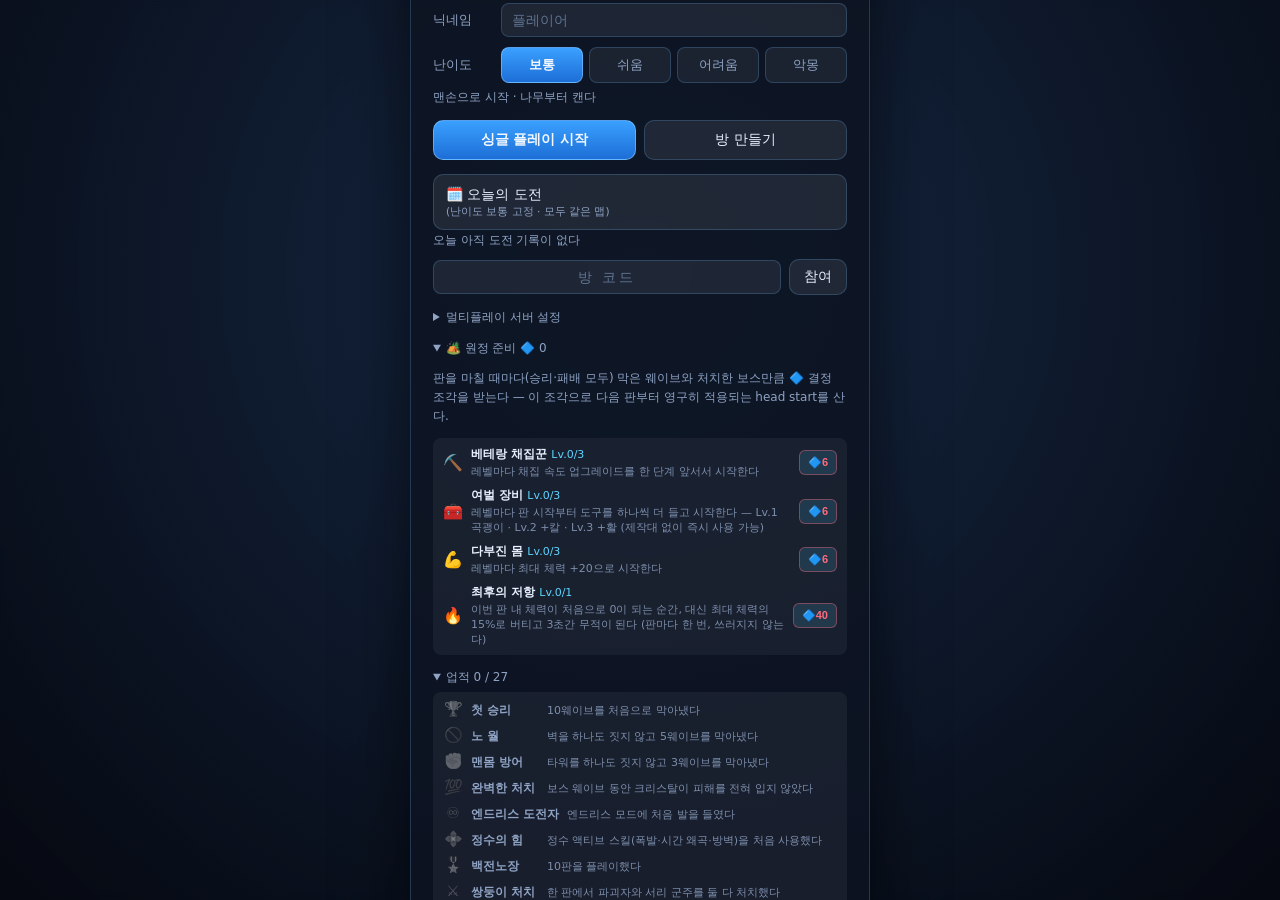
==== crystal-defense/index.html @ 912af9e8 "Merge the fourth scheduled run, keeping its richer ammunition system The scheduled session independe" ====
<!DOCTYPE html>
<html lang="ko">
<head>
<meta charset="utf-8" />
<meta name="viewport" content="width=device-width, initial-scale=1, maximum-scale=1, user-scalable=no, viewport-fit=cover" />
<title>크리스탈 디펜스 (Crystal Defense)</title>
<link rel="stylesheet" href="css/style.css" />
</head>
<body>

<canvas id="scene"></canvas>
<div id="fx-layer"></div>
<div id="crystal-warning" class="hidden"></div>

<!-- ================= HUD ================= -->
<div id="hud" class="hidden">
  <!-- 좌상단: 자원 -->
  <div id="res-panel" class="panel">
    <div class="res"><span class="ic">🪵</span><b id="res-wood">0</b><span class="lbl">목재</span></div>
    <div class="res"><span class="ic">🪨</span><b id="res-stone">0</b><span class="lbl">광물</span></div>
    <div class="res"><span class="ic">🟠</span><b id="res-copper">0</b><span class="lbl">구리</span></div>
    <div class="res"><span class="ic">⚫</span><b id="res-coal">0</b><span class="lbl">석탄</span></div>
    <div class="res"><span class="ic">⚙️</span><b id="res-iron">0</b><span class="lbl">철</span></div>
    <div class="res"><span class="ic">💠</span><b id="res-shard">0</b><span class="lbl">정수 (스킬)</span></div>
    <div id="ammo-row" class="tag hidden"></div>
    <div id="meat-row" class="tag hidden"></div>
    <div id="pet-row" class="tag hidden"></div>
    <button id="btn-hup" class="mini">채집속도 <b id="hup-lv">Lv.1</b> <span id="hup-cost" class="cost"></span></button>
    <div id="tool-row" class="tools"></div>
    <div id="pool-mode" class="tag">팀 공유 자원</div>
    <div id="biome-tag" class="tag"></div>
  </div>

  <!-- 상단 중앙: 크리스탈 / 웨이브 -->
  <div id="wave-panel" class="panel">
    <div class="crystal-row">
      <span class="ic">💎</span>
      <div class="bar big"><i id="crystal-fill"></i><span id="crystal-text">1000 / 1000</span></div>
    </div>
    <div class="wave-row">
      <span id="wave-label">웨이브 1 / 10</span>
      <span id="wave-state" class="state">준비 60초</span>
      <button id="btn-wave" class="go">웨이브 시작 <kbd>Enter</kbd></button>
    </div>
    <div id="wave-preview" class="preview hidden"></div>
    <!-- 떠돌이 상인 — 준비 시간에 가끔만 나타나 이번 준비 시간에만 물건을 판다 -->
    <div id="merchant-panel" class="merchant-panel hidden">
      <div class="merchant-head">🧳 떠돌이 상인 — 이번 준비 시간에만</div>
      <div id="merchant-offers" class="merchant-offers"></div>
    </div>
  </div>

  <!-- 우상단: 파티 -->
  <div id="party-panel" class="panel">
    <div class="head">파티 <span id="net-status" class="dim">오프라인</span></div>
    <ul id="party-list"></ul>
  </div>

  <!-- 좌하단: 플레이어 상태 -->
  <div id="player-panel" class="panel">
    <div class="bar hp"><i id="hp-fill"></i><span id="hp-text">100 / 100</span></div>
    <div id="harvest-wrap" class="bar harvest hidden"><i id="harvest-fill"></i><span>채집 중…</span></div>
    <div id="prompt" class="prompt hidden"></div>
  </div>

  <!-- 하단 중앙: 배치/모드 안내 -->
  <div id="build-hint" class="hint"></div>

  <!-- 인벤토리 열기 -->
  <button id="btn-inv" class="inv-open">
    <span class="ico">🎒</span><span class="lbl">인벤토리 <kbd>I</kbd></span>
    <span id="inv-badge" class="badge hidden"></span>
  </button>

  <!-- 우하단: 미니맵 -->
  <canvas id="minimap" width="200" height="200"></canvas>

  <div id="toasts"></div>

  <!-- 첫 플레이 튜토리얼 -->
  <div id="tutorial" class="panel tutorial hidden">
    <span id="tutorial-text"></span>
    <button id="tutorial-skip" class="mini">건너뛰기</button>
  </div>

  <!-- 인벤토리 — 건설 · 제작 · 장비를 한곳에서 (I 키 또는 시설 클릭) -->
  <div id="inventory" class="panel inv hidden">
    <div class="inv-head">
      <h3>🎒 인벤토리</h3>
      <div class="inv-tabs" id="inv-tabs">
        <button type="button" class="inv-tab" data-tab="build">건설</button>
        <button type="button" class="inv-tab" data-tab="craft">제작</button>
        <button type="button" class="inv-tab" data-tab="skill">스킬</button>
        <button type="button" class="inv-tab" data-tab="gear">장비</button>
        <button type="button" class="inv-tab" data-tab="crystal">크리스탈</button>
      </div>
      <button id="inv-close" class="mini">닫기 <kbd>Esc</kbd></button>
    </div>
    <p id="inv-desc" class="dim"></p>
    <div id="inv-list" class="inv-list"></div>
  </div>

  <!-- 모바일 컨트롤 — 이동 조이스틱만. 채집·공격은 대상을 직접 탭한다. -->
  <div id="touch" class="hidden">
    <div id="stick"><i></i></div>
  </div>

  <button id="btn-mute" class="corner mute" title="음소거 켜기/끄기">🔊</button>
  <button id="btn-help" class="corner">?</button>
  <div id="help" class="panel hidden">
    <h3>조작</h3>
    <p class="dim rebind-hint">밑줄 친 키를 클릭하면 원하는 키로 바꿀 수 있다.</p>
    <table>
      <tr><td>이동</td><td><kbd>W</kbd><kbd>A</kbd><kbd>S</kbd><kbd>D</kbd> / 방향키 (<kbd>Shift</kbd> 달리기)</td></tr>
      <tr><td>💨 회피 돌진</td><td><kbd class="rebind" data-action="dash">V</kbd> — 이동 방향으로(멈춰 있으면 바라보는 방향으로) 짧게 무적 상태로 튀어나간다. 쿨다운 3초. 보스 돌진·다구리를 피하거나, 🌀 결계 몹처럼 타워가 못 맞추는 적에게 순식간에 붙을 때 쓴다</td></tr>
      <tr><td>🛡️ 막기</td><td><kbd class="rebind" data-action="block">Q</kbd> 를 누르고 있는 동안 몬스터의 근접 공격 피해를 크게 줄인다 — 대신 거의 못 움직이고 공격·채집도 못 한다. 돌진이 "잠깐 아예 안 맞기"라면 이건 "느리지만 계속 버티기". 원거리·범위 피해(운석·폭발 등)는 못 막는다. <b>🛡️ 방패를 손에 쥐고 있으면</b> 경감·이동 속도가 훨씬 좋아진다</td></tr>
      <tr><td>공격 · 채집</td><td><b>대상을 직접 클릭(탭)</b> — 몬스터를 누르면 때리고, 나무·바위·정수석을 누르면 캔다. 빈 곳을 누르면 그냥 휘두른다. <kbd class="rebind" data-action="attack">Space</kbd> 로도 휘두르고 <kbd class="rebind" data-action="harvest">F</kbd> 로 가장 가까운 자원을 캔다. 🪨 바위와 💠 정수석은 <b>곡괭이를 손에 쥐어야</b> 캘 수 있다 (나무는 맨손으로 가능 — 좌상단 도구 아이콘을 눌러 바로 교체)</td></tr>
      <tr><td>🎭 미믹</td><td>나무·바위 노드 중 극히 일부는 위장한 몬스터다(2웨이브부터, 겉보기로는 절대 구분 안 됨) — 캐는 순간 자원 대신 그 자리에서 몬스터가 튀어나와 덮친다. 정수석은 대상이 아니다</td></tr>
      <tr><td>인벤토리</td><td><kbd class="rebind" data-action="inventory">I</kbd> — 건설 · 제작 · 장비를 여기서 전부 고른다</td></tr>
      <tr><td>⛏️ 재료</td><td>🪵 목재(나무) · 🪨 광물(바위) · 🟠 <b>구리</b>(구리 광맥) · ⚫ <b>석탄</b>(석탄층) · 💠 정수(정수석)를 캔다. 구리·석탄도 바위처럼 <b>곡괭이를 쥐어야</b> 캘 수 있다. ⚙️ <b>철</b>은 캐는 게 아니라 <b>화로</b>에서 광물을 <b>석탄으로 태워</b> 만든다 — 석탄이 없으면 철도 없다</td></tr>
      <tr><td>🏗️ 타워 재질 단계</td><td>타워는 업그레이드할 때마다 <b>나무 → 석조 → 강철</b>로 재질이 올라가고, 단계마다 요구 재료가 달라진다(1단계는 목재 위주, 2단계는 광물, 3단계는 철). 게다가 <b>타워마다 쓰는 재료가 다르다</b> — 🏹 화살탑은 구리(활시위·촉), ❄️ 서리탑은 정수, 💣 대포탑은 석탄(화약), ☠️ 독탑은 구리, 🔱 보루는 구리. 어떤 광맥을 먼저 캐느냐가 어떤 방어선을 세울 수 있느냐로 이어진다</td></tr>
      <tr><td>🏹 화살(탄약)</td><td>다른 타워는 한 번 지으면 공짜로 계속 쏘지만, <b>화살탑만은 쏠 때마다 화살을 한 발씩 쓴다</b>. 제작대에서 목재·구리로 한 번에 여러 발씩 만들어 두면 팀 전체의 화살탑이 같이 꺼내 쓴다. 떨어지면 화살탑은 조준만 하고 <b>쏘지 못한다</b>(경고가 뜬다) — 대신 짓는 값이 다른 타워보다 훨씬 싸다</td></tr>
      <tr><td>건설</td><td>인벤토리 <b>건설</b> 탭에서 고르면 배치 모드가 된다 → 좌클릭으로 배치. 벽·타워는 <b>제작대를 먼저 지어야</b> 열린다</td></tr>
      <tr><td>🚪 성문</td><td>벽처럼 몬스터의 길을 막지만(체력은 벽보다 낮다), <b>플레이어는 그대로 통과</b>할 수 있다. 방어선을 완전히 둘러싸도 채집하러 나갈 때마다 벽을 부쉈다 다시 짓는 수고 없이 성문 하나로 드나들면 된다</td></tr>
      <tr><td>🧺 채집기</td><td>다른 건물과 달리 <b>방어선 밖 어디든</b> 지을 수 있다 — 채집 노드 옆에 놓으면 반경 안 나무·바위를 스스로 캔다(정수석은 캐지 않는다). 손으로 캐는 것보다 항상 느리지만 방치해도 알아서 채워진다. 대신 길을 막지 않고, 지나가는 몬스터(특히 건물을 노리는 🪓 약탈자)에게 부서질 수 있다</td></tr>
      <tr><td>📦 탄약</td><td>공격 타워는 쏠 때마다 <b>종류에 맞는 탄약</b>을 하나씩 쓴다 — 🏹 화살(화살탑·저격탑·덫탑, <b>목재</b>로 제작대에서) · 💣 포탄(대포탑, <b>광물+철</b>을 화로에서, 발당 단가가 가장 비싸다) · 🧪 원소액(서리탑·독탑·번개탑, <b>광물+철</b>을 화로에서). 새로 짓거나 업그레이드한 타워는 탄창이 <b>가득 찬 채로</b> 나오니 초반엔 신경 쓸 게 없지만, 바닥나면 남은 부품을 긁어 쏘는 셈이라 <b>피해와 연사가 크게 떨어진다</b>(멈추지는 않는다). 타워 머리 위 얇은 게이지가 남은 탄약이고, 비면 빨갛게 바뀐다. 그래서 "무엇을 짓느냐"가 건설 순간의 한 번짜리 선택이 아니라 <b>계속 먹여 살릴 수 있느냐</b>는 선택이 된다 — 화살탑 도배는 목재만 있으면 유지되지만, 대포탑은 한 방이 센 대신 철을 계속 먹는다</td></tr>
      <tr><td>🔁 재장전</td><td>탄약이 덜 찬 타워 <b>가까이에서</b> <kbd class="rebind" data-action="reload">\</kbd> — 재고에서 꺼내 그 타워 하나를 가득 채운다. 가장 가까운 <b>덜 찬</b> 타워를 고르므로 이미 꽉 찬 타워가 옆에 있어도 상관없다</td></tr>
      <tr><td>🏭 병기창</td><td>스스로 공격하지 않지만, <b>반경 안 타워의 탄창을 저절로 채워 준다</b>(재고에서 꺼내 쓰므로 탄약은 계속 만들어 둬야 한다). 정비소가 체력을 자동으로 채우듯 이건 탄약을 채운다 — 덕분에 타워 배치에 축이 하나 늘어난다: 넓게 펴서 사거리를 벌면 손으로 재장전하러 뛰어다녀야 하고, 병기창 주변에 모으면 보급은 편하지만 커버리지가 좁아진다</td></tr>
      <tr><td>🔧 정비소</td><td>스스로 공격하지 않지만, 반경 안 손상된 건물을 <b>자원 없이</b> 초당 일정량씩 저절로 고쳐준다 — 전투 중 벽·타워를 일일이 찾아다니며 수리할 필요가 줄어든다. 여러 개를 겹쳐 지으면 회복량이 그대로 합산된다</td></tr>
      <tr><td>🪤 함정</td><td>벽·타워와 달리 <b>길을 막지 않는다</b> — 적이 지나가는 길목 한복판에 심어 두면, 적이 밟는 순간 큰 피해+둔화를 주고 사라지는 1회용이다. 벽 뒤가 아니라 통로 위에 놓는 게 핵심</td></tr>
      <tr><td>🎯 저격탑</td><td>다른 타워보다 사거리가 훨씬 길고 발사는 느리지만, 사거리 안에서 <b>남은 체력이 가장 많은 적</b>(대개 보스)을 골라 큰 피해를 준다 — 물량은 다른 타워에 맡기고 가장 두꺼운 표적만 전담시키는 용도. 독탑 근처에 지으면 중독된 적에게 추가 피해가 붙는다</td></tr>
      <tr><td>제작</td><td><b>제작대</b>를 지으면 인벤토리 <b>제작</b> 탭에서 ⛏️ 곡괭이 · 🗡️ 칼 · 🏹 활 · 🔱 창 · 🔨 망치 · 🔗 채찍 · 💣 폭탄가방 · 🛡️ 방패 · ❄️ 얼음도끼를 만든다. 칼은 단단한 일격, <b>활은 실제로 화살을 쏘는 원거리</b>, 창은 좁고 긴 관통, 망치는 느리지만 사방을 강타, 채찍은 대미지 대신 맞은 적을 뒤로 밀쳐내고, 얼음도끼는 맞은 적을 서리탑처럼 잠깐 둔화시킨다. <b>화로</b>를 지으면 광물을 녹여 ⚙️ 철을 얻는다</td></tr>
      <tr><td>🛡️ 방패</td><td>공격력은 거의 없지만(맨손과 동일), 손에 쥔 채 <b>막기(Q)</b>를 쓰면 피해 경감(65%→80%)과 이동 속도(40%→60%)가 크게 좋아진다 — 다른 무기가 전부 "더 세게 때리는" 선택인 것과 반대로, 이건 "덜 때리고 훨씬 오래 버티는" 선택이다. 최대 강화하면 ⚗️ 특화로 더 단단한 철벽(경감 92%, 대신 더 느림)이나 움직이는 기동방패(경감 72%, 속도 85%)로 갈린다</td></tr>
      <tr><td>🏹 활</td><td>손에 들면 공격이 근접 대신 <b>조준한 쪽으로 화살을 쏘는 것</b>으로 바뀐다(사거리 16). 폭탄가방과 달리 자원이 전혀 안 들지만 한 발에 한 마리만 맞고 피해도 낮다 — 안전한 거리에서 꾸준히 점사하는 용도</td></tr>
      <tr><td>💣 폭탄가방</td><td>손에 들면 공격이 근접 대신 <b>조준한 바닥 지점에 폭탄을 던지는 것</b>으로 바뀐다(사거리 9, 던질 때마다 목재4·광물3 소모). 정수 스킬과 달리 목재·광물로 계속 쓸 수 있다. 🌀 결계 몹처럼 타워가 못 맞추는 원거리 위협이나 멀리서 몰려온 무리에 좋다</td></tr>
      <tr><td>쓰러짐·부활</td><td>체력이 0이 되면 쓰러져 잠시(5초) 조작 불가 상태가 됐다가 크리스탈 옆에서 부활한다. <b>협동 플레이라면 살아있는 아군이 쓰러진 사람 가까이 가면 부활이 3배 빨라진다</b> — 위험을 무릅쓰고 구하러 갈지 판단해야 한다. 혼자 할 땐 영향 없음</td></tr>
      <tr><td>🤝 장비 건네주기</td><td>우측 상단 파티 목록에서 내가 만든 무기 아이콘을 누르면 그 파티원에게 그대로 넘어간다(나는 잃는다). 자원 공유 설정과 무관하게 항상 가능 — 결계 몹을 상대하는 동료에게 폭탄가방을 건네는 식으로 쓴다. 혼자 할 땐 표시 안 됨</td></tr>
      <tr><td>📍 미니맵 핑</td><td>우하단 미니맵을 클릭하면 그 위치에 표시가 뜨고(고리+빛기둥, 3.5초간 유지) 파티원 전원의 화면에도 똑같이 나타난다 — 말 없이 "여기로 와" · "여기 위험해"를 전달하는 협동 신호. 도배 방지로 2.5초 쿨다운이 있다</td></tr>
      <tr><td>👑 보스 표시</td><td>보스 웨이브에서는 미니맵의 보스 위치에 맥동하는 금색 고리가 항상 떠서, 잡몹 무리 속에서도 한눈에 찾을 수 있다</td></tr>
      <tr><td>🤝 협공 콤보</td><td>서로 다른 플레이어가 같은 적을(근접·활·폭탄 무엇이든) 1초 안에 연달아 맞히면 두 번째 타격에 피해 +30%가 붙는다(주황색 "협공!" 표시) — 각자 흩어져 몬스터를 나눠 잡기보다 같이 한 놈부터 끊는 편이 이득. 혼자 할 땐 절대 발동하지 않는다</td></tr>
      <tr><td>장비</td><td>인벤토리 <b>장비</b> 탭에서 고르면 손에 든다. ⛏️ 곡괭이도 쥐어야 정수석을 캘 수 있다</td></tr>
      <tr><td>몬스터</td><td>🧙 주술사는 벽을 무시하고 멀리서 크리스탈을 저격 · 🪓 약탈자는 가장 가까운 건물로 직행해 부순다 · 🦝 도둑너구리(4웨이브부터)는 크리스탈이 아니라 <b>채집 노드</b>로 달려가 자원을 훔친다 — 전투력은 약하니 죽이면 훔친 만큼 그대로 돌려받는다, 못 잡으면 그 노드는 한동안 못 쓴다 · 🦇 박쥐(6웨이브부터)는 벽·함정을 전부 무시하고 하늘로 크리스탈까지 직선 비행한다 — 체력이 낮아 타워로 요격하는 게 사실상 유일한 대응 · 🧨 폭탄병(8웨이브부터)은 죽는 순간 주변에 폭발 피해를 남긴다 — 코앞에서 마무리하면 같이 맞으니 거리를 두고 처리할 것 · 🕳️ 굴착병(9웨이브부터)은 땅속에서 벽뿐 아니라 <b>타워의 조준까지</b> 피해 직선으로 파고든다 — 흙먼지 자국만 보이니 직접 쫓아가 끊거나, 크리스탈 가까이서 떠오르는 순간(그때부터 타워도 맞힐 수 있다)을 노려야 한다. 땅 위 함정은 파묻힌 채로도 그대로 맞는다 · 🥁 지휘관(10웨이브부터)은 주기적으로 진군의 함성을 울려 반경 안 무리 전체를 잠깐 크게 빠르게 만든다 — 체력은 낮으니 먼저 잡으면 뒤따르는 무리가 다시 느려진다</td></tr>
      <tr><td>🏹 사냥과 요리</td><td><b>준비 시간에만</b> 맵 바깥쪽에 야생 동물이 돌아다닌다 — 🐇 토끼(빠르고 잘 도망친다) · 🦌 사슴 · 🐗 멧돼지(<b>도망치지 않고 때리면 오히려 달려들어 들이받는다</b>) · 🦊 여우 · 🐺 늑대(<b>도망치지 않고 오히려 나를 먼저 쫓아온다</b>, 죽이는 대신 길들일 수도 있다 — 아래 동물 길들이기 참고). 잡으면 자원이 아니라 <b>생고기</b>가 나오고, 생고기는 그대로는 쓸모가 없다 — <b>화로</b>에서 목재를 태워 구워 먹어야 <b>다음 웨이브 한 판</b> 동안 효과가 붙는다: 🍢 토끼 꼬치(이동 속도 +18%) · 🥩 사슴 스테이크(최대 체력 +40, 즉시 회복) · 🍖 멧돼지 구이(근접 공격력 +25%) · 🍲 여우 스튜(근접 피격 시 받은 피해의 25%를 공격자에게 반사) · 🍗 늑대 다리 구이(몬스터 근접 공격 피해 -15%). 웨이브가 시작되면 동물은 전부 흩어져 사라지니, 짧은 준비 시간을 <b>채집·건설·업그레이드·사냥</b> 중 어디에 쓸지가 매번 선택이 된다</td></tr>
      <tr><td>🦀 보물게</td><td>3웨이브부터 전투 중 가끔 튀어나와 공격은 안 하고 도망만 다닌다. 시간 안에 못 잡으면 보상 없이 사라지니 지금 하던 걸 멈추고 쫓아갈지 판단해야 한다 — 잡으면 자원을 두둑히, 가끔 정수(💠)까지 준다</td></tr>
      <tr><td>🕵️ 정찰병</td><td>4웨이브부터 <b>준비 시간에만</b> 가끔 나타나 가장 가까운 포탈로 도망친다(공격은 안 한다). 포탈에 닿기 전에 처치하면 보상만 받지만, 놓치면 <b>다음 웨이브 전체가 살짝 강해진다</b>(체력·공격력 +12%) — 보물게와 반대로 "잡으면 이득"이 아니라 "놓치면 손해"라, 짓거나 캐던 걸 멈추고 쫓아갈지 판단해야 한다. 사냥감(wild)과 달리 타워도 자동으로 조준해 같이 잡아준다</td></tr>
      <tr><td>변종</td><td>웨이브가 오를수록 몬스터에 접두사가 붙는다: 🛡️ 방패(정면 피해 대폭 감소, 등 뒤를 쳐야 함) · ➗ 분열(죽으면 약한 개체 2마리로) · 💨 질주(주기적으로 폭발적 가속) · 💚 재생(잠시 안 맞으면 체력이 차오름, 끝까지 몰아쳐야 함) · 🌀 결계(타워가 조준 못함, 직접 처치해야 함) · 🌵 가시(근접으로 때리면 그 피해 일부를 반사로 되돌려 받음) · 🩸 흡혈(크리스탈·건물·플레이어를 때릴 때마다 그 피해 일부를 체력으로 되돌림, 놔두면 계속 회복) · 🔒 저항(둔화·속박·중독을 전부 무시 — 서리탑·덫탑·독탑·얼음도끼가 안 통하니 순수 대미지로 밀어붙여야 함). 색 틴트 + 머리 위 아이콘으로 항상 표시된다</td></tr>
      <tr><td>⭐ 정예</td><td>3웨이브부터 웨이브당 최대 1마리, 확률적으로 골드빛 정예가 섞여 나온다. 체력·공격력이 크게 세지지만 처치 보상(목재·광물)은 3배 — 등장하면 토스트로 알려주니 그놈부터 집중해서 잡을지 무시할지는 선택</td></tr>
      <tr><td>☄️ 운석 낙하</td><td>4웨이브부터 전투 중 가끔 바닥에 빨간 경고 링이 뜨고, 2.5초 뒤 그 자리에 큰 범위 피해가 떨어진다. 몬스터 무리를 그 위로 끌어들이면 한 방에 정리할 수 있지만, 내 건물이나 캐릭터가 그 자리에 있으면 그대로 맞는다 — 보급품과 반대로 피해야 할 수도, 이용해야 할 수도 있는 양날의 검</td></tr>
      <tr><td>📦 보급품 투하</td><td>2웨이브부터 전투 중 가끔 상자가 떨어진다(한 번에 최대 1개, 미니맵에 노란 점으로 표시). 가까이 다가가면 자동으로 줍고 자원(목재·광물, 확률로 정수)을 얻는다 — 오래 안 챙기면 사라지니 방어를 잠깐 비우고 달려갈지 말지가 선택</td></tr>
      <tr><td>🧳 떠돌이 상인</td><td>2웨이브 클리어 후부터 준비 시간에 가끔 나타나 그 준비 시간에만 무작위 2개 품목을 목재·광물로 판다 — 🧪 치유 물약 · 💪 힘의 물약(근접 공격력) · 🗼 포격 물약(타워 공격력) · 💨 질풍의 물약(이동 속도, 전부 다음 웨이브 한 판) · 💠 정수 감정 · ⚙️ 철 주괴 거래(자원 교환) · 🧰 만능 수리 키트(모든 건물 즉시 완전 수리) · 🎁 미스터리 상자(사기 전엔 결과를 모른다 — 꽝부터 확정 효과보다 더 센 대박까지). 품목은 각자 한 번씩만 살 수 있고 웨이브가 시작되면 사라진다 — 축복과 달리 엔드리스가 아니어도, 정수가 없어도 쓸 수 있는 자원 소비처다</td></tr>
      <tr><td>지형</td><td>판마다 지형이 다르다: 🏔️ 협곡(입구가 좁아 길막기가 잘 먹히지만 자원 부족) · 🌾 개활지(자원은 넉넉하지만 적이 사방에서 온다) · 🗺️ 평지(표준). 좌상단 자원 패널에 항상 표시된다</td></tr>
      <tr><td>🌙 밤 웨이브</td><td>7웨이브마다(엔드리스에서도 반복) 조명이 어두워지고 안개가 짙어져 시야가 좁아진다. 크리스탈 불빛은 오히려 더 밝아져 등대 역할을 한다. 대신 그 웨이브에서 처치한 몬스터의 자원 보상이 30% 더 후하다 — 어두워서 위험한 만큼 보상도 따라온다</td></tr>
      <tr><td>날씨</td><td>밤이 아닌 웨이브에 가끔 낀다: 🌧️ 비(땅이 젖어 이동 속도 소폭 감소) · 🌫️ 안개(시야가 줄고 타워 사거리 소폭 감소). 웨이브 시작 토스트로 미리 알려준다</td></tr>
      <tr><td>♾️ 축복</td><td>엔드리스 모드에서 3웨이브마다 준비 시간이 멈추고 영구 버프 2개 중 하나를 고른다(공격력·타워 공격력·스킬 비용·즉시 회복). 표준 10웨이브에는 나오지 않는다</td></tr>
      <tr><td>🏺 유물</td><td>보스를 처치할 때마다(표준 10웨이브의 5·10웨이브 포함) 준비 시간이 멈추고 영구 유물 2개 중 하나를 고른다 — ⏳ 준비 시간 연장 · 💚 즉시 회복 · ☠️ 근접 공격 맹독 확률 · 💪 위기 시 피해 보너스 강화 · 👟 이동 속도 영구 증가. 축복과 달리 표준 캠페인에서도 뜬다</td></tr>
      <tr><td>💎 크리스탈 강화</td><td>인벤토리 <b>크리스탈</b> 탭에서 정수(💠)로 크리스탈 자체를 영구히 키운다: 💪 강화(최대 체력 +150) · 💚 재생(초당 자동 회복) · ⚡ 오라(주변 적에게 주기 피해) · 🪞 반사(크리스탈을 때린 적에게 받은 피해 일부를 그대로 돌려줌). 각 5레벨까지, 레벨이 오를수록 비용도 오른다 — 지킬 대상이 강해지면 후반에 방어선을 좁혀 버티는 선택지가 생긴다</td></tr>
      <tr><td>특수 웨이브</td><td>3웨이브마다(보스 웨이브 제외) 성격이 다른 웨이브가 섞인다: 🏃 러시(러너 대량, 물량전) · 🏰 공성(브루트+약탈자, 건물이 표적) · ⭐ 정예전(수는 적지만 전부 정예) · 🌀 결계(전부 결계를 둘러 타워가 조준 못함) · 💉 치유단(치유사가 잔뜩 섞여 서로 회복, 먼저 솎아내야 함) · 🥁 돌격대(지휘관 여러 명이 러너 무리를 이끈다, 21웨이브부터 — 지휘관부터 끊지 않으면 무리 전체가 계속 빨라진다) · 🕳️ 땅굴 습격(굴착병 대거 파묻힌 채 접근, 24웨이브부터 — 감시탑 없이는 타워 화력 상당수가 못 맞춘다) · 🧙 저격전(주술사 대거 몰려온다, 27웨이브부터 — 벽 뒤에서도 사거리 안이면 크리스탈을 직접 저격한다) · 🩸 혈투(몬스터 전부가 흡혈 상태, 33웨이브부터 — 살짝살짝 때리면 오히려 회복하니 한 마리씩 확실히 끊어야 함). 준비 시간 웨이브 예고에 노란 배지로 미리 알려준다</td></tr>
      <tr><td>보스</td><td>5웨이브마다 💀 파괴자 · 🧊 서리 군주 · 🔇 침묵의 군주 · 🦂 갈취자 · 🗿 강철 수호자가 25웨이브 주기로 돌아가며 등장한다. 체력이 깎일 때마다 파괴자·서리 군주는 <b>잡졸을 소환</b>하고(서리 군주는 전부 🛡️ 방패 변종), 침묵의 군주는 <b>발밑에 침묵 장판</b>을 깔아 반경 안 타워를 전부 멈추며, 갈취자는 대신 <b>팀 자원을 훔쳐 체력을 회복</b>하고, 강철 수호자는 소환·침묵·약탈 없이 <b>자기 몸에 방벽을 둘러 받는 피해를 크게 줄인다</b>(캐스팅 중에 화력을 몰아야 손해를 줄인다). 멀리 있으면 전부 <b>크리스탈로 돌진</b>해 지나는 건물을 부순다. 전부 <b>예고가 먼저 뜨니</b> 그때 대응할 것</td></tr>
      <tr><td>⚗️ 특화</td><td>최대 레벨(Lv.3)에 도달한 전투 타워를 <b>업그레이드 모드로 다시 클릭</b>하면, 또는 최대 레벨까지 강화한 무기를 인벤토리 <b>제작</b> 탭에서 클릭하면, 두 갈래 중 하나를 골라 성격을 영구히 바꾼다(되돌릴 수 없다) — 같은 타워·무기라도 특화에 따라 역할이 크게 갈린다</td></tr>
      <tr><td>업그레이드</td><td><kbd class="rebind" data-action="upgrade">U</kbd> 후 건물 클릭</td></tr>
      <tr><td>수리</td><td><kbd class="rebind" data-action="repair">G</kbd> 후 건물 클릭 (손상 비례 자원 소모)</td></tr>
      <tr><td>철거(50% 환급)</td><td><kbd class="rebind" data-action="sell">X</kbd> 후 건물 클릭</td></tr>
      <tr><td>웨이브 시작</td><td><kbd class="rebind" data-action="startWave">Enter</kbd> (준비 시간이 끝나면 자동 시작)</td></tr>
      <tr><td>정수 스킬</td><td>💧 <kbd class="rebind" data-action="shard">R</kbd> 회복(1) · 💥 <kbd class="rebind" data-action="skillBlast">T</kbd> 폭발(2) · 🌀 <kbd class="rebind" data-action="skillChill">Y</kbd> 시간 왜곡(2) · 🛡️ <kbd class="rebind" data-action="skillBarrier">B</kbd> 방벽(3) · 🌌 <kbd class="rebind" data-action="skillRift">C</kbd> 중력 균열(3) · 🧚 <kbd class="rebind" data-action="skillSummon">N</kbd> 정령 소환(3) — 인벤토리 <b>스킬</b> 탭에서도 쓸 수 있다</td></tr>
      <tr><td>🌌 중력 균열</td><td>다른 스킬과 달리 내 발밑이 아니라 <b>조준한 지점</b>에 3.5초간 열린다. 반경 안의 적을 중심으로 끌어당기지만 <b>피해는 0</b> — 혼자서는 아무것도 못 죽인다. 흩어진 무리를 한 덩어리로 뭉쳐 놓고 💣 대포탑·🎇 융단폭격·폭탄가방·☄️ 운석 같은 범위 공격을 겹치는 용도다. 보스는 면역이고, 한 번에 하나만 열 수 있다</td></tr>
      <tr><td>🧚 정령 소환</td><td>즉발이 아니라 <b>10초간 지속</b>되는 유일한 스킬 — 나를 따라다니며 근처 적을 알아서 찾아가 공격한다. 타워와 똑같은 규칙이 적용돼(🌀 결계 몹·파묻힌 🕳️ 굴착병은 못 때린다) 그런 상대는 직접 처리해야 한다. 팀 전체 1마리까지만 부를 수 있다</td></tr>
      <tr><td>🐾 동물 길들이기</td><td>🦊 여우나 🐺 늑대 근처에서 <kbd class="rebind" data-action="tame">Z</kbd> — 🐇 토끼·🦌 사슴·🐗 멧돼지 생고기 2개를 미끼로 써서 시도한다(성공 확률은 동물마다 다르고, 실패해도 미끼는 사라진다). 성공하면 그 동물이 <b>영구 동료</b>가 되어 정령처럼 나를 따라다니며 알아서 근처 적을 공격한다 — 정수도, 재시전도 필요 없다. 팀 전체 1마리까지만 둘 수 있다. 이미 동료가 있으면 같은 <kbd class="rebind" data-action="tame">Z</kbd>가 대신 <b>먹이주기</b>가 된다 — 생고기 3개로 레벨을 올려(최대 3) 공격력·공격속도를 키우고 몸집도 조금씩 커진다. 다른 동물로 바꾸고 싶으면 <kbd class="rebind" data-action="releasePet">]</kbd>로 놓아줄 수 있다(레벨은 사라지고 다시 빈 슬롯이 된다)</td></tr>
      <tr><td>카메라</td><td>우클릭 드래그 회전 · 휠 확대/축소</td></tr>
      <tr><td>취소</td><td><kbd class="rebind" data-action="cancel">Esc</kbd> 또는 우클릭</td></tr>
      <tr><td>🎵 배경음악</td><td>준비 시간엔 잔잔하게, 전투엔 긴박하게, 보스 웨이브엔 더 무겁게 — 웨이브 흐름에 맞춰 자동으로 바뀐다. 아래에서 효과음과 별도로 음량 조절 가능</td></tr>
      <tr><td>음소거</td><td><kbd class="rebind" data-action="mute">M</kbd> (음악·효과음 모두)</td></tr>
      <tr><td>일시정지</td><td><kbd class="rebind" data-action="pause">P</kbd> (싱글 플레이만)</td></tr>
    </table>
    <button id="keybind-reset" class="mini">키 전체 초기화</button>
    <label class="check vol">효과음 <input type="range" id="in-volume" min="0" max="100" step="5" /> <b id="vol-pct">55%</b></label>
    <label class="check vol">음악 <input type="range" id="in-music-volume" min="0" max="100" step="5" /> <b id="music-vol-pct">32%</b></label>
    <label class="check cb"><input type="checkbox" id="chk-colorblind" /> 색약 모드 — 모든 몬스터 위에 종류 아이콘 표시</label>
  </div>
</div>

<!-- ================= 로비 ================= -->
<div id="lobby" class="overlay">
  <div class="card">
    <h1>크리스탈 디펜스</h1>
    <p class="sub">중앙의 수정을 지켜라. 파밍 → 건설 → 방어의 반복. 목표는 <b>10웨이브 생존</b>.</p>

    <div class="row">
      <label>닉네임</label>
      <input id="in-name" maxlength="10" placeholder="플레이어" />
    </div>

    <div class="row">
      <label>난이도</label>
      <div class="diff-seg" id="diff-seg">
        <button type="button" class="diff-opt" data-diff="normal">보통</button>
        <button type="button" class="diff-opt" data-diff="easy">쉬움</button>
        <button type="button" class="diff-opt" data-diff="hard">어려움</button>
        <button type="button" class="diff-opt" data-diff="nightmare">악몽</button>
      </div>
    </div>
    <p class="dim diff-desc" id="diff-desc"></p>

    <div class="btns hidden" id="resume-row">
      <button id="btn-resume" class="primary">이어하기</button>
      <button id="btn-resume-discard" class="ghost">삭제</button>
    </div>

    <div class="btns">
      <button id="btn-single" class="primary">싱글 플레이 시작</button>
      <button id="btn-create">방 만들기</button>
    </div>

    <div class="btns daily-row">
      <button id="btn-daily">🗓️ 오늘의 도전<span class="dim daily-sub"> (난이도 보통 고정 · 모두 같은 맵)</span></button>
    </div>
    <p class="dim daily-best" id="daily-best"></p>

    <div class="row join">
      <input id="in-code" maxlength="4" placeholder="방 코드" />
      <button id="btn-join">참여</button>
    </div>

    <div id="room-box" class="room hidden">
      <div class="code-row">방 코드 <b id="room-code">----</b> <span id="lobby-status" class="dim"></span></div>
      <ul id="lobby-list"></ul>
      <label class="check"><input type="checkbox" id="chk-shared" checked /> 팀 공유 자원 (끄면 각자 개인 자원)</label>
      <button id="btn-start" class="primary">게임 시작 (방장)</button>
      <button id="btn-leave" class="ghost">나가기</button>
    </div>

    <details class="settings">
      <summary>멀티플레이 서버 설정</summary>
      <p class="dim">
        기본값은 <b>BroadcastChannel</b> — 같은 브라우저의 다른 탭/창과 바로 연결된다.<br />
        다른 기기와 하려면 <code>node server/relay.js</code> 를 켜고 아래에 주소를 입력한다.
      </p>
      <div class="row">
        <input id="in-server" placeholder="ws://192.168.0.10:8080" />
        <button id="btn-server">저장</button>
      </div>
    </details>

    <details class="settings" open>
      <summary>🏕️ 원정 준비 <span id="meta-currency" class="dim"></span></summary>
      <p class="dim">판을 마칠 때마다(승리·패배 모두) 막은 웨이브와 처치한 보스만큼 🔷 결정 조각을 받는다 — 이 조각으로 다음 판부터 영구히 적용되는 head start를 산다.</p>
      <ul id="meta-list" class="meta-upgrades"></ul>
    </details>

    <details class="settings" open>
      <summary>업적 <span id="ach-count" class="dim"></span></summary>
      <ul id="ach-list" class="achievements"></ul>
    </details>

    <details class="settings">
      <summary>최근 전적 <span id="history-count" class="dim"></span></summary>
      <ul id="history-list" class="history"></ul>
    </details>

    <p class="tip">팁: 파밍하러 멀리 나가면 크리스탈이 비어버린다. 웨이브 전에 무엇을 지을지 매번 고민하게 된다.</p>
  </div>
</div>

<!-- ================= 일시정지 ================= -->
<div id="pause-overlay" class="overlay hidden">
  <div class="card center">
    <h1>일시정지</h1>
    <p class="sub"><kbd>P</kbd> 키를 눌러 계속하기</p>
  </div>
</div>

<!-- ================= 엔드리스 축복 선택 ================= -->
<div id="boon-overlay" class="overlay hidden">
  <div class="card center">
    <h1 id="boon-title">♾️ 축복을 골라라</h1>
    <p class="sub" id="boon-sub">엔드리스 웨이브를 넘길 때마다 둘 중 하나를 고른다. 영구 적용된다.</p>
    <div class="boon-choices" id="boon-choices"></div>
  </div>
</div>

<!-- ================= 타워 특화 선택 ================= -->
<div id="spec-overlay" class="overlay hidden">
  <div class="card center">
    <h1 id="spec-title">타워를 특화한다</h1>
    <p class="sub" id="spec-sub">둘 중 하나를 고른다. 되돌릴 수 없다 — 바꾸려면 철거하고 다시 지어야 한다.</p>
    <div class="boon-choices" id="spec-choices"></div>
    <button type="button" class="ghost" id="spec-cancel">취소</button>
  </div>
</div>

<!-- ================= 결과 ================= -->
<div id="result" class="overlay hidden">
  <div class="card center">
    <h1 id="result-title">승리!</h1>
    <p id="result-sub"></p>
    <ul id="result-stats"></ul>
    <ul id="result-wavelog" class="wavelog hidden"></ul>
    <ul id="result-achievements" class="ach-earned hidden"></ul>
    <ul id="result-record" class="record"></ul>
    <button id="btn-continue" class="primary hidden">🔁 엔드리스로 계속하기</button>
    <button id="btn-again" class="ghost">다시 하기</button>
  </div>
</div>

<script type="module" src="js/main.js"></script>
</body>
</html>
---- crystal-defense/css/style.css ----
:root {
  --bg: #0b0f1a;
  --panel: rgba(14, 20, 33, 0.82);
  --line: rgba(120, 190, 255, 0.22);
  --text: #e8f0ff;
  --dim: #8fa3c4;
  --wood: #b98a4d;
  --stone: #9aa3b5;
  --cyan: #5fd4ff;
  --good: #7ce6a0;
  --bad: #ff6a7d;
  --warn: #ffcc55;
}

* { box-sizing: border-box; }
html, body {
  margin: 0; padding: 0; height: 100%; overflow: hidden;
  background: var(--bg); color: var(--text);
  font-family: 'Pretendard', -apple-system, BlinkMacSystemFont, 'Apple SD Gothic Neo', 'Noto Sans KR', system-ui, sans-serif;
  -webkit-user-select: none; user-select: none; touch-action: none;
}
#scene { position: fixed; inset: 0; width: 100%; height: 100%; display: block; }
.hidden { display: none !important; }
kbd {
  background: rgba(255,255,255,0.12); border: 1px solid rgba(255,255,255,0.18);
  border-radius: 4px; padding: 0 4px; font-size: 11px; font-family: inherit;
}
kbd.rebind { cursor: pointer; text-decoration: underline dotted rgba(255,255,255,0.4); text-underline-offset: 2px; }
kbd.rebind:hover { border-color: var(--cyan); color: var(--cyan); }
kbd.rebind.listening { border-color: var(--warn); color: var(--warn); background: rgba(255,204,85,0.18); animation: pop 0.4s ease-in-out infinite alternate; }
.rebind-hint { font-size: 11px; margin: -2px 0 8px; }
#keybind-reset { margin-top: 8px; width: 100%; }
.check.cb { display: flex; gap: 6px; align-items: center; font-size: 12px; color: var(--dim); margin-top: 10px; cursor: pointer; }
.check.vol { display: flex; gap: 8px; align-items: center; font-size: 12px; color: var(--dim); margin-top: 10px; }
.check.vol input[type=range] { flex: 1; accent-color: var(--cyan); }
.check.vol b { color: var(--text); min-width: 34px; text-align: right; font-variant-numeric: tabular-nums; }
.dim { color: var(--dim); font-weight: 400; }

/* ---------- 공통 패널 ---------- */
.panel {
  position: fixed; background: var(--panel); border: 1px solid var(--line);
  border-radius: 12px; padding: 10px 12px; backdrop-filter: blur(8px);
  box-shadow: 0 10px 30px rgba(0,0,0,0.35); font-size: 13px;
}

/* ---------- 자원 ---------- */
#res-panel { left: 14px; top: 14px; display: flex; flex-direction: column; gap: 6px; min-width: 190px; }
#res-panel .res { display: flex; align-items: center; gap: 8px; font-size: 15px; }
#res-panel .res b { min-width: 46px; text-align: right; font-variant-numeric: tabular-nums; }
#res-panel .res .lbl { color: var(--dim); font-size: 12px; }
.ic { font-size: 17px; }
button.mini {
  margin-top: 4px; background: rgba(95,212,255,0.12); color: var(--text);
  border: 1px solid var(--line); border-radius: 8px; padding: 5px 8px; cursor: pointer; font-size: 12px;
}
button.mini:hover { background: rgba(95,212,255,0.22); }
button.mini:disabled { opacity: 0.45; cursor: not-allowed; }
.cost { color: var(--dim); font-size: 11px; }
.tag {
  margin-top: 2px; font-size: 11px; color: var(--cyan);
  background: rgba(95,212,255,0.1); border-radius: 6px; padding: 2px 6px; align-self: flex-start;
}
/* 탄약 재고가 0인 종류 — 숫자만 빨갛게 띄워 "지금 이게 비었다"를 한눈에 보이게 한다 */
.tag .out { color: var(--bad); font-weight: 700; }

/* ---------- 웨이브 / 크리스탈 ---------- */
#wave-panel { left: 50%; top: 14px; transform: translateX(-50%); width: min(460px, 60vw); }
.crystal-row { display: flex; align-items: center; gap: 8px; }
.crystal-row .bar { flex: 1 1 auto; }
.bar {
  position: relative; flex: 0 0 auto; width: 100%; height: 16px; border-radius: 8px;
  background: rgba(255,255,255,0.09); overflow: hidden; border: 1px solid rgba(255,255,255,0.12);
}
.bar.big { height: 20px; }
.bar i {
  position: absolute; inset: 0; width: 100%; transform-origin: left center;
  background: linear-gradient(90deg, #46e0ff, #7affd0); transition: transform 0.15s linear;
}
.bar span {
  position: absolute; inset: 0; display: flex; align-items: center; justify-content: center;
  font-size: 11px; text-shadow: 0 1px 2px rgba(0,0,0,0.8); font-variant-numeric: tabular-nums;
}
.bar.hp i { background: linear-gradient(90deg, #ff6a7d, #ffb36a); }
.bar.harvest i { background: linear-gradient(90deg, #b98a4d, #ffd88a); }
.wave-row { display: flex; align-items: center; gap: 10px; margin-top: 8px; }
#wave-label { font-weight: 700; }
.state { color: var(--warn); flex: 1; }
button.go {
  background: linear-gradient(180deg, #2f8f6a, #1e6b4d); color: #eaffef;
  border: 1px solid rgba(160,255,200,0.35); border-radius: 8px; padding: 5px 10px;
  cursor: pointer; font-size: 12px; font-weight: 700;
}
button.go:hover { filter: brightness(1.15); }
button.go:disabled { opacity: 0.4; cursor: not-allowed; }
.preview { margin-top: 6px; display: flex; gap: 10px; font-size: 12px; color: var(--dim); }
.preview b { color: var(--text); font-weight: 700; margin-left: 2px; }
.preview .boss { color: var(--bad); font-weight: 700; }
.preview.boss-wave { padding: 3px 6px; border-radius: 6px; background: rgba(255,106,125,0.1); animation: bossPulse 1.4s ease-in-out infinite; }
@keyframes bossPulse {
  0%, 100% { box-shadow: 0 0 0 rgba(255,106,125,0); }
  50% { box-shadow: 0 0 10px rgba(255,106,125,0.5); }
}
.preview.special-wave { padding: 3px 6px; border-radius: 6px; background: rgba(255,204,85,0.1); }
.preview .special-tag {
  color: var(--warn); font-weight: 700; padding: 1px 6px; border-radius: 5px;
  background: rgba(255,204,85,0.16); border: 1px solid rgba(255,204,85,0.3);
}

/* ---------- 떠돌이 상인 ---------- */
.merchant-panel {
  margin-top: 8px; padding-top: 8px; border-top: 1px solid var(--line);
}
.merchant-head { font-size: 12px; font-weight: 700; color: var(--warn); margin-bottom: 6px; }
.merchant-offers { display: flex; gap: 8px; flex-wrap: wrap; }
.merchant-card {
  flex: 1 1 160px; display: flex; align-items: center; gap: 8px; text-align: left;
  background: rgba(255,204,85,0.08); border: 1px solid rgba(255,204,85,0.28); border-radius: 8px;
  padding: 6px 8px; cursor: pointer; color: var(--text); font-family: inherit;
}
.merchant-card:hover { background: rgba(255,204,85,0.18); }
.merchant-card:disabled { opacity: 0.45; cursor: not-allowed; }
.merchant-card .mc-icon { font-size: 20px; flex: none; }
.merchant-card .mc-body { display: flex; flex-direction: column; gap: 2px; min-width: 0; }
.merchant-card .mc-name { font-weight: 700; font-size: 12px; }
.merchant-card .mc-desc { font-size: 11px; color: var(--dim); }
.merchant-card .mc-cost { font-size: 11px; color: var(--cyan); }
.merchant-card.bought .mc-cost::after { content: " · 구매함"; color: var(--dim); }

/* ---------- 파티 ---------- */
#party-panel { right: 14px; top: 14px; min-width: 180px; max-width: 240px; }
#party-panel .head { font-weight: 700; display: flex; justify-content: space-between; gap: 8px; margin-bottom: 6px; }
#party-list { list-style: none; margin: 0; padding: 0; display: flex; flex-direction: column; gap: 5px; }
#party-list li { display: flex; align-items: center; gap: 6px; font-size: 12px; }
#party-list .dot { width: 9px; height: 9px; border-radius: 50%; flex: none; }
#party-list .who { flex: 1; overflow: hidden; text-overflow: ellipsis; white-space: nowrap; }
#party-list .give {
  background: rgba(255,255,255,0.08); border: 1px solid var(--line); color: var(--text);
  border-radius: 6px; font-size: 10px; padding: 1px 5px; cursor: pointer;
}
#party-list .give:hover { background: rgba(95,212,255,0.2); }

/* ---------- 플레이어 상태 ---------- */
#player-panel { left: 14px; bottom: 92px; width: 220px; display: flex; flex-direction: column; gap: 6px; }
.prompt { font-size: 12px; color: var(--warn); }

/* ---------- 인벤토리 열기 버튼 ---------- */
.inv-open {
  position: fixed; left: 50%; bottom: 16px; transform: translateX(-50%);
  display: flex; align-items: center; gap: 8px; z-index: 5;
  background: var(--panel); border: 1px solid var(--line); border-radius: 12px;
  padding: 10px 18px; cursor: pointer; color: var(--text); font: inherit; font-size: 14px;
  backdrop-filter: blur(8px); box-shadow: 0 10px 30px rgba(0,0,0,0.35);
  transition: transform 0.08s, border-color 0.12s;
}
.inv-open:hover { transform: translateX(-50%) translateY(-2px); border-color: var(--cyan); }
.inv-open .ico { font-size: 20px; line-height: 1; }
.inv-open .lbl { font-weight: 700; }
.inv-open .badge {
  min-width: 17px; height: 17px; line-height: 17px; border-radius: 9px;
  background: var(--bad); color: #fff; font-size: 11px; font-weight: 700;
  text-align: center; padding: 0 4px;
}
.hint {
  position: fixed; left: 50%; bottom: 104px; transform: translateX(-50%);
  font-size: 12px; color: var(--dim); background: rgba(10,14,24,0.7);
  padding: 4px 10px; border-radius: 8px; max-width: 70vw; text-align: center;
}
.hint b { color: var(--text); font-weight: 700; }
.hint b.lack { color: var(--bad); }

/* ---------- 미니맵 ---------- */
#minimap {
  position: fixed; right: 14px; bottom: 14px; width: 176px; height: 176px;
  border-radius: 12px; border: 1px solid var(--line); background: rgba(10,14,24,0.72);
  backdrop-filter: blur(6px); cursor: pointer;
}

/* ---------- 토스트 ---------- */
#toasts {
  position: fixed; left: 50%; top: 108px; transform: translateX(-50%);
  display: flex; flex-direction: column; gap: 6px; align-items: center; pointer-events: none; z-index: 20;
}
.toast {
  background: rgba(14,20,33,0.92); border: 1px solid var(--line); border-radius: 10px;
  padding: 7px 14px; font-size: 13px; animation: pop 0.25s ease-out;
}
.toast.good { border-color: rgba(124,230,160,0.6); color: var(--good); }
.toast.bad { border-color: rgba(255,106,125,0.6); color: var(--bad); }
.toast.warn { border-color: rgba(255,204,85,0.6); color: var(--warn); }
@keyframes pop { from { opacity: 0; transform: translateY(-8px); } to { opacity: 1; transform: none; } }

/* ---------- 크리스탈 위험 경고 (체력 낮을 때 화면 가장자리가 붉게 맥동) ---------- */
#crystal-warning {
  position: fixed; inset: 0; pointer-events: none; z-index: 3;
  box-shadow: inset 0 0 120px 20px rgba(255, 60, 70, 0.55);
  animation: crystalPulse 1.1s ease-in-out infinite;
}
@keyframes crystalPulse { 0%, 100% { opacity: 0.35; } 50% { opacity: 0.9; } }

/* ---------- 3D 위에 뜨는 텍스트 ---------- */
#fx-layer { position: fixed; inset: 0; pointer-events: none; overflow: hidden; z-index: 4; }
.float {
  position: absolute; left: 0; top: 0; font-size: 15px; font-weight: 800;
  color: #fff; text-shadow: 0 2px 4px rgba(0,0,0,0.9); white-space: nowrap;
}
.float.good { color: var(--good); }
.float.bad, .float.hurt { color: var(--bad); }
.float.player { color: var(--warn); }
.float.crystal { color: var(--cyan); }
.float.combo { color: #ff9838; font-size: 19px; }
.nametag {
  position: absolute; left: 0; top: 0; font-size: 11px; font-weight: 700;
  padding: 1px 6px; border-radius: 6px; background: rgba(10,14,24,0.7);
  border: 1px solid var(--line); white-space: nowrap;
}
.enemy-tag {
  position: absolute; left: 0; top: 0; font-size: 16px; line-height: 1;
  text-shadow: 0 0 4px rgba(0,0,0,0.9), 0 1px 2px rgba(0,0,0,0.9); pointer-events: none;
}
/* 화면 밖에 남은 마지막 몇 마리 — 가장자리에 붙여 방향을 알려 준다.
   위치를 transform 으로 잡으므로, 깜빡임은 transform 을 건드리지 않는 속성으로만 준다. */
.enemy-tag.offscreen {
  font-size: 20px; padding: 3px;
  border-radius: 50%; background: rgba(255,106,125,0.28);
  outline: 1px solid rgba(255,106,125,0.7);
  animation: blip 0.9s ease-in-out infinite alternate;
}
@keyframes blip {
  from { box-shadow: 0 0 0 0 rgba(255,106,125,0.5); }
  to { box-shadow: 0 0 0 7px rgba(255,106,125,0); }
}

/* ---------- 오버레이(로비/결과) ---------- */
.overlay {
  position: fixed; inset: 0; z-index: 30; display: flex; align-items: center; justify-content: center;
  background: radial-gradient(circle at 50% 30%, rgba(30,60,100,0.55), rgba(5,8,15,0.92));
  backdrop-filter: blur(4px); padding: 16px; overflow: auto;
}
.card {
  width: min(460px, 94vw); background: var(--panel); border: 1px solid var(--line);
  border-radius: 18px; padding: 22px; box-shadow: 0 24px 70px rgba(0,0,0,0.6);
}
.card.center { text-align: center; }
.card h1 { margin: 0 0 6px; font-size: 26px; letter-spacing: -0.5px; }
.card .sub { margin: 0 0 16px; color: var(--dim); font-size: 13px; line-height: 1.6; }
.row { display: flex; gap: 8px; align-items: center; margin-bottom: 10px; }
.row label { width: 60px; font-size: 13px; color: var(--dim); }
input[type="text"], input:not([type]) {
  flex: 1; background: rgba(255,255,255,0.07); border: 1px solid var(--line);
  border-radius: 8px; padding: 8px 10px; color: var(--text); font-size: 14px; font-family: inherit;
}
input::placeholder { color: #5f7391; }
.btns { display: flex; gap: 8px; margin: 14px 0; }
.daily-row { margin: 4px 0 2px; }
.daily-row #btn-daily { display: flex; flex-direction: column; gap: 2px; line-height: 1.3; }
.daily-sub { font-size: 10.5px; }
.daily-best { margin: 0 0 10px; font-size: 12px; }
.btns button, .row button, .room button {
  flex: 1; padding: 10px 12px; border-radius: 10px; cursor: pointer; font-size: 14px;
  background: rgba(255,255,255,0.08); color: var(--text); border: 1px solid var(--line);
  font-family: inherit;
}
.row button, .room button { flex: none; padding: 8px 14px; }
button.primary {
  background: linear-gradient(180deg, #3aa0ff, #1d6ed6); border-color: rgba(150,210,255,0.5);
  font-weight: 700; color: #f2f8ff;
}
button.ghost { background: transparent; color: var(--dim); }
.btns button:hover, .row button:hover, .room button:hover { filter: brightness(1.15); }
.diff-seg { display: flex; gap: 6px; flex: 1; }
.diff-seg .diff-opt {
  flex: 1; padding: 8px 10px; border-radius: 8px; cursor: pointer; font-size: 13px;
  background: rgba(255,255,255,0.06); color: var(--dim); border: 1px solid var(--line); font-family: inherit;
}
.diff-seg .diff-opt:hover { filter: brightness(1.15); }
.diff-seg .diff-opt.active {
  background: linear-gradient(180deg, #3aa0ff, #1d6ed6); border-color: rgba(150,210,255,0.5);
  color: #f2f8ff; font-weight: 700;
}
.diff-desc { margin: -4px 0 12px; font-size: 12px; }
.join input { text-transform: uppercase; letter-spacing: 3px; text-align: center; }
.room { border-top: 1px solid var(--line); margin-top: 12px; padding-top: 12px; }
.room .code-row { font-size: 14px; margin-bottom: 8px; }
.room .code-row b { font-size: 22px; letter-spacing: 6px; color: var(--cyan); }
.room ul { list-style: none; margin: 0 0 10px; padding: 0; display: flex; flex-direction: column; gap: 4px; }
.room li { font-size: 13px; display: flex; gap: 6px; align-items: center; }
.room .check { display: flex; gap: 6px; align-items: center; font-size: 12px; color: var(--dim); margin-bottom: 10px; }
.room button { width: 100%; margin-bottom: 6px; }
.settings { margin-top: 14px; font-size: 12px; color: var(--dim); }
.settings summary { cursor: pointer; }
.settings p { line-height: 1.6; }
.settings code { background: rgba(255,255,255,0.1); padding: 1px 5px; border-radius: 4px; }
.tip { font-size: 12px; color: var(--dim); margin: 14px 0 0; line-height: 1.6; }
#result-stats { list-style: none; padding: 0; margin: 14px 0; font-size: 14px; display: flex; flex-direction: column; gap: 4px; }
#result-record {
  list-style: none; padding: 12px 0 2px; margin: 0 0 14px; border-top: 1px solid var(--line);
  font-size: 13px; color: var(--dim); display: flex; flex-direction: column; gap: 4px;
}
#result-record b { color: var(--cyan); }
#result-record .new-best b { color: var(--warn); }
#result-wavelog {
  list-style: none; padding: 8px 10px; margin: 0 0 10px; border-radius: 8px;
  background: rgba(255,255,255,0.05); max-height: 130px; overflow-y: auto;
  font-size: 12px; color: var(--dim); display: flex; flex-direction: column; gap: 3px; text-align: left;
}
#result-wavelog li { display: flex; justify-content: space-between; gap: 10px; }
#result-wavelog b { color: var(--text); font-weight: 600; }
#result-stats .breakdown {
  display: flex; flex-wrap: wrap; gap: 4px 10px; margin-top: 3px;
  font-size: 11px; color: var(--dim);
}

/* ---------- 원정 준비(메타 진행) ---------- */
.meta-upgrades {
  list-style: none; padding: 8px 10px; margin: 6px 0 0; border-radius: 8px;
  background: rgba(255,255,255,0.05); font-size: 12px; display: flex; flex-direction: column; gap: 8px; text-align: left;
}
.meta-upgrades li { display: flex; align-items: center; gap: 8px; color: var(--dim); }
.meta-upgrades li.on { color: var(--text); }
.meta-upgrades .mi-icon { font-size: 16px; width: 20px; text-align: center; flex: none; }
.meta-upgrades .mi-body { display: flex; flex-direction: column; gap: 1px; flex: 1; min-width: 0; }
.meta-upgrades .mi-name { font-weight: 700; color: var(--text); }
.meta-upgrades .mi-lv { font-weight: 400; color: var(--cyan); font-size: 11px; }
.meta-upgrades .mi-desc { font-size: 11px; opacity: 0.85; }
.meta-upgrades .mi-buy {
  flex: none; background: rgba(95,212,255,0.14); border: 1px solid var(--line); color: var(--cyan);
  border-radius: 6px; padding: 5px 8px; font-size: 11px; font-weight: 700; cursor: pointer;
}
.meta-upgrades .mi-buy:disabled { opacity: 0.5; cursor: default; color: var(--dim); }
.meta-upgrades .mi-buy.poor { color: var(--bad); border-color: rgba(255,106,125,0.4); }

/* ---------- 업적 ---------- */
.achievements {
  list-style: none; padding: 8px 10px; margin: 6px 0 0; border-radius: 8px;
  background: rgba(255,255,255,0.05); max-height: 220px; overflow-y: auto;
  font-size: 12px; display: flex; flex-direction: column; gap: 7px; text-align: left;
}
.achievements li { display: flex; align-items: baseline; gap: 8px; color: var(--dim); }
.achievements li.on { color: var(--text); }
.achievements .ai-icon { font-size: 15px; width: 20px; text-align: center; filter: grayscale(1); opacity: 0.4; flex: none; }
.achievements li.on .ai-icon { filter: none; opacity: 1; }
.achievements .ai-name { font-weight: 700; min-width: 68px; flex: none; }
.achievements .ai-desc { font-size: 11px; opacity: 0.85; }

/* ---------- 최근 전적 ---------- */
.history {
  list-style: none; padding: 8px 10px; margin: 6px 0 0; border-radius: 8px;
  background: rgba(255,255,255,0.05); max-height: 220px; overflow-y: auto;
  font-size: 12px; display: flex; flex-direction: column; gap: 6px; text-align: left;
}
.history li { display: flex; justify-content: space-between; gap: 8px; color: var(--dim); }
.history li.win { color: var(--good); }
.history li .h-left { color: var(--text); }
.history .empty { color: var(--dim); font-style: italic; }
#result-achievements {
  list-style: none; padding: 8px 10px; margin: 0 0 12px; border-radius: 8px;
  background: rgba(124,230,160,0.1); border: 1px solid rgba(124,230,160,0.3);
  font-size: 12px; color: var(--good); display: flex; flex-direction: column; gap: 4px; text-align: left;
}

/* ---------- 엔드리스 축복 선택 ---------- */
.boon-choices { display: flex; flex-direction: column; gap: 10px; }
.boon-card {
  display: flex; align-items: center; gap: 12px; width: 100%; text-align: left;
  background: rgba(255,255,255,0.06); border: 1px solid var(--line); border-radius: 12px;
  padding: 12px 14px; cursor: pointer; font-family: inherit; color: var(--text);
}
.boon-card:hover { background: rgba(95,212,255,0.14); border-color: var(--cyan); }
.boon-card:disabled { opacity: 0.45; cursor: not-allowed; }
.boon-card:disabled:hover { background: rgba(255,255,255,0.06); border-color: var(--line); }
#spec-cancel { margin-top: 14px; }
.boon-card .bc-icon { font-size: 26px; flex: none; }
.boon-card .bc-name { font-weight: 700; font-size: 15px; }
.boon-card .bc-desc { font-size: 12px; color: var(--dim); margin-top: 2px; }
#result-achievements b { color: var(--good); }

/* ---------- 튜토리얼 ---------- */
.tutorial {
  left: 14px; top: 210px; width: 240px; display: flex; flex-direction: column; gap: 8px;
  animation: pop 0.25s ease-out;
}
.tutorial span { font-size: 13px; line-height: 1.5; }
.tutorial button { align-self: flex-end; }

/* ---------- 제작대 / 화로 작업창 ---------- */
.tools {
  display: flex; gap: 6px; align-items: center; flex-wrap: wrap;
  min-height: 20px; margin-top: 2px; font-size: 11px;
}
.tools .tool {
  font-size: 16px; line-height: 1; padding: 3px 5px; cursor: pointer;
  background: rgba(255,255,255,0.06); border: 1px solid transparent;
  border-radius: 7px; color: inherit; font-family: inherit;
}
.tools .tool:hover { background: rgba(95,212,255,0.2); }
.tools .tool.on { border-color: var(--cyan); background: rgba(95,212,255,0.18); }
.inv {
  left: 50%; top: 50%; transform: translate(-50%, -50%);
  width: min(460px, 94vw); max-height: 78vh;
  display: flex; flex-direction: column; gap: 10px;
  padding: 16px 18px; z-index: 30; animation: pop 0.2s ease-out;
}
.inv-head { display: flex; align-items: center; gap: 12px; flex-wrap: wrap; }
.inv-head h3 { margin: 0; font-size: 17px; flex: 0 0 auto; }
.inv-head .mini { margin-top: 0; margin-left: auto; }
.inv-tabs { display: flex; gap: 4px; }
.inv-tab {
  background: rgba(255,255,255,0.06); border: 1px solid var(--line); color: var(--dim);
  border-radius: 8px; padding: 5px 12px; cursor: pointer; font: inherit; font-size: 12px;
}
.inv-tab:hover { color: var(--text); }
.inv-tab.on { background: rgba(95,212,255,0.18); border-color: var(--cyan); color: var(--text); font-weight: 700; }
.inv > p { font-size: 12px; margin: 0; }
.inv-list { display: flex; flex-direction: column; gap: 8px; overflow-y: auto; padding-right: 2px; }
.inv-item {
  display: flex; align-items: center; gap: 12px; width: 100%; text-align: left;
  background: rgba(255,255,255,0.05); color: var(--text);
  border: 1px solid var(--line); border-radius: 10px;
  padding: 10px 12px; cursor: pointer; font: inherit;
  transition: background 0.12s, border-color 0.12s;
}
.inv-item:hover:not(:disabled) { background: rgba(95,212,255,0.16); border-color: var(--cyan); }
.inv-item:disabled { cursor: not-allowed; opacity: 0.65; }
.inv-item .ii-icon { font-size: 22px; line-height: 1; flex: 0 0 auto; width: 26px; text-align: center; }
.inv-item .ii-body { display: flex; flex-direction: column; gap: 2px; flex: 1 1 auto; min-width: 0; }
.inv-item .ii-body b { font-size: 14px; }
.inv-item .ii-desc { font-size: 11px; color: var(--dim); }
.inv-item .ii-right {
  flex: 0 0 auto; font-size: 12px; font-variant-numeric: tabular-nums;
  white-space: nowrap; color: var(--text);
}
.inv-item.poor .ii-right { color: var(--bad); }
.inv-item.locked .ii-right { color: var(--warn); }
.inv-item.owned { border-color: rgba(124,230,160,0.45); }
.inv-item.owned .ii-right { color: var(--good); }
.inv-item.active { border-color: var(--cyan); box-shadow: 0 0 0 1px var(--cyan) inset; }
.inv-item.active .ii-right { color: var(--cyan); }

/* ---------- 도움말 ---------- */
button.corner {
  position: fixed; right: 14px; top: 50%; width: 34px; height: 34px; border-radius: 50%;
  background: var(--panel); border: 1px solid var(--line); color: var(--text); cursor: pointer; font-size: 15px;
}
button.corner.mute { top: calc(50% - 44px); font-size: 14px; }
button.corner.mute.off { opacity: 0.5; }
/* 항목이 늘어나 패널이 뷰포트보다 커지면 건설 바 등 다른 UI 위로 넘쳐서
   클릭을 가로채는 사고가 나므로, 높이를 뷰포트에 맞춰 제한하고 안에서 스크롤한다. */
#help {
  right: 58px; top: 50%; transform: translateY(-50%); max-width: 380px;
  max-height: min(620px, calc(100vh - 32px)); overflow-y: auto; z-index: 10;
}
#help h3 { margin: 0 0 8px; font-size: 14px; }
#help table { border-collapse: collapse; font-size: 12px; }
#help td { padding: 3px 8px 3px 0; vertical-align: top; color: var(--text); }
#help td:first-child { color: var(--dim); white-space: nowrap; }

/* ---------- 모바일 ---------- */
#touch { position: fixed; inset: 0; pointer-events: none; z-index: 6; }
#stick {
  position: absolute; left: 22px; bottom: 22px; width: 120px; height: 120px; border-radius: 50%;
  background: rgba(255,255,255,0.07); border: 1px solid var(--line); pointer-events: auto;
}
#stick i {
  position: absolute; left: 50%; top: 50%; width: 48px; height: 48px; margin: -24px 0 0 -24px;
  border-radius: 50%; background: rgba(95,212,255,0.4); border: 1px solid var(--cyan);
}
#touch-buttons { position: absolute; right: 22px; bottom: 210px; display: flex; flex-direction: column; gap: 10px; pointer-events: auto; }
#touch-buttons button.harvest { background: rgba(185,138,77,0.32); border-color: rgba(255,216,138,0.5); }
#touch-buttons button {
  width: 76px; height: 76px; border-radius: 50%; font-size: 14px; font-weight: 700;
  background: rgba(14,20,33,0.85); color: var(--text); border: 1px solid var(--line); font-family: inherit;
}

.shake { animation: shake 0.28s; }
@keyframes shake {
  0%, 100% { transform: translate(0, 0); }
  25% { transform: translate(5px, -4px); }
  50% { transform: translate(-6px, 3px); }
  75% { transform: translate(3px, 5px); }
}

@media (max-width: 780px) {
  #party-panel, #help, button.corner:not(.mute) { display: none; }
  /* 파티 패널이 사라진 우상단 자리를 음소거 버튼이 대신 쓴다 (터치에는 M 단축키가 없다) */
  button.corner.mute { top: 14px; right: 14px; }

  #res-panel { padding: 7px 9px; gap: 4px; min-width: 0; }
  #res-panel .res { font-size: 13px; gap: 5px; }
  #res-panel .res b { min-width: 30px; }
  #res-panel .res .lbl { font-size: 10px; }
  button.mini { font-size: 10px; padding: 4px 6px; }

  #wave-panel { width: 84vw; padding: 7px 9px; }
  .wave-row { flex-wrap: wrap; row-gap: 4px; }
  #wave-label { font-size: 13px; }
  .state { font-size: 11px; }
  button.go { font-size: 10px; padding: 4px 7px; }
  .preview { font-size: 11px; gap: 6px; }

  #minimap { width: 88px; height: 88px; }

  /* 조이스틱·터치 버튼 위쪽, 건설 바 위쪽에 겹치지 않는 자리 */
  #player-panel { left: 10px; bottom: 236px; width: 42vw; gap: 4px; }
  .prompt { font-size: 11px; }

  /* 인벤토리 버튼은 터치 조작 위로 올린다 */
  .inv-open { bottom: 116px; padding: 8px 14px; font-size: 13px; }
  .hint { bottom: 168px; max-width: 92vw; font-size: 11px; }

  /* 좁은 화면에서는 튜토리얼이 시야를 크게 가리므로 한 단계 작게 만든다 */
  .tutorial { left: 8px; right: 108px; top: 300px; bottom: auto; width: auto; max-width: none; padding: 7px 9px; gap: 5px; }
  .tutorial span { font-size: 11px; line-height: 1.4; }
}

/* ---------- 세로 화면(좁은 폭) — 자원 패널과 웨이브 패널이 겹치지 않게 위아래로 분리 ---------- */
@media (max-width: 480px) {
  #res-panel {
    left: 8px; right: 8px; top: 8px; width: auto;
    flex-direction: row; flex-wrap: wrap; align-items: center; gap: 8px;
  }
  #res-panel .res { font-size: 12px; gap: 3px; }
  #res-panel .res b { min-width: 20px; }
  #res-panel .res .lbl { display: none; }
  #res-panel button.mini { margin-top: 0; }
  #pool-mode { display: none; }

  /* 자원이 넷(목재·광물·철·정수)이라 패널이 줄바꿈되어 52px보다 커질 수 있어
     그 아래로 충분히 띄운다 (아래 웨이브 패널·튜토리얼·토스트도 함께 밀어낸다) */
  #wave-panel { top: 90px; width: 96vw; }
  button.corner.mute { top: 8px; right: 8px; }

  #toasts { top: 190px; }
  .inv { width: 94vw; padding: 12px 14px; max-height: 72vh; }
  .inv-item .ii-desc { display: none; }
  .inv-head h3 { font-size: 15px; }
  .tutorial { top: 178px; right: 8px; padding: 6px 8px; }
  .tutorial span { font-size: 11px; line-height: 1.35; }
  .tutorial button { font-size: 10px; padding: 3px 6px; }
}
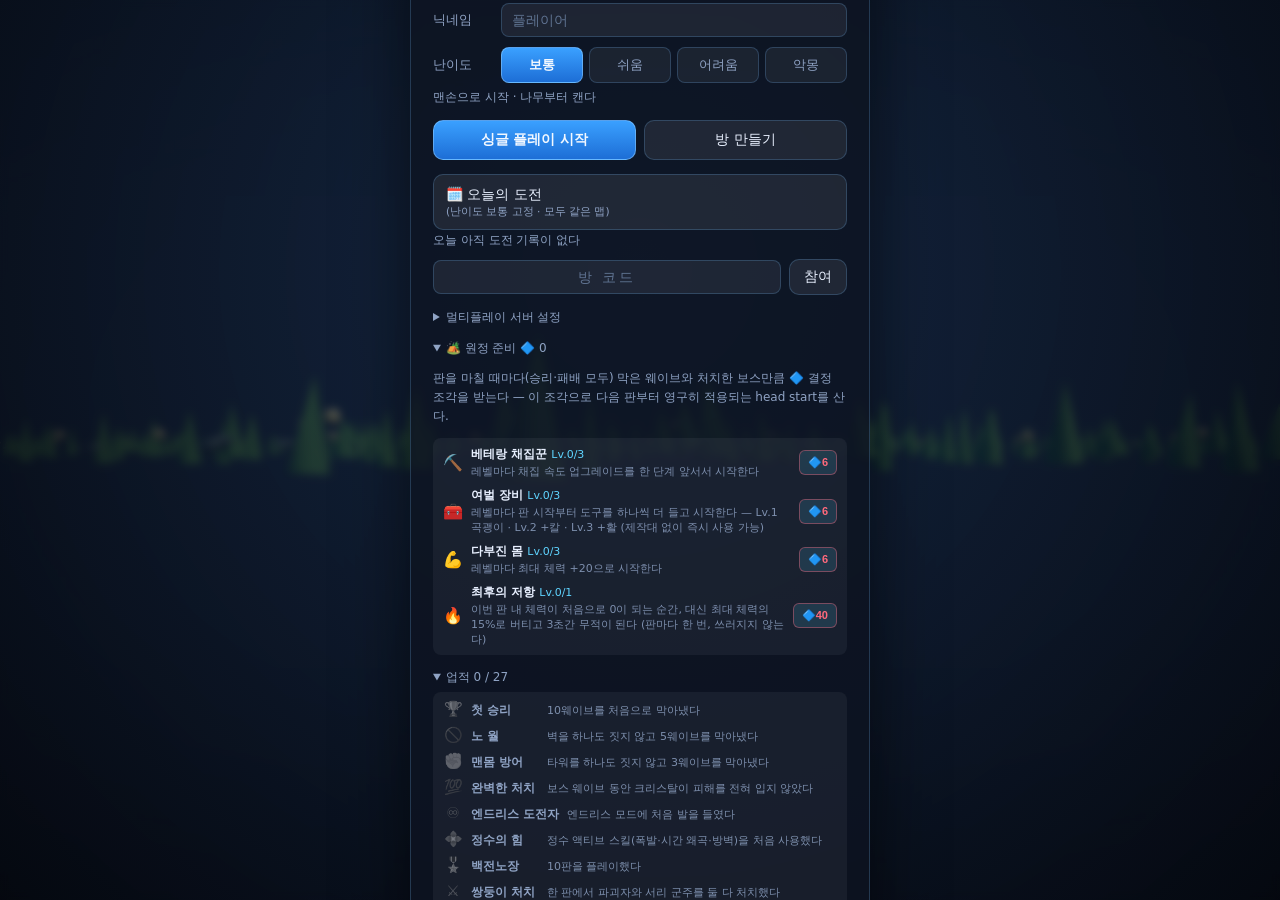
==== commit 8765e35d: "디자인 개선: 지면 정점 색·보조광·지면 장식·비네트·HUD 정렬 - scene.js: 바닥을 64x64로 분할해 사인파 3개로 정점 색을 흔들어   단색 판 하나였던 지면에 기복" ====
--- a/crystal-defense/index.html
+++ b/crystal-defense/index.html
@@ -9,6 +9,7 @@
 <body>
 
 <canvas id="scene"></canvas>
+<div id="vignette"></div>
 <div id="fx-layer"></div>
 <div id="crystal-warning" class="hidden"></div>
 
@@ -114,15 +115,16 @@
       <tr><td>이동</td><td><kbd>W</kbd><kbd>A</kbd><kbd>S</kbd><kbd>D</kbd> / 방향키 (<kbd>Shift</kbd> 달리기)</td></tr>
       <tr><td>💨 회피 돌진</td><td><kbd class="rebind" data-action="dash">V</kbd> — 이동 방향으로(멈춰 있으면 바라보는 방향으로) 짧게 무적 상태로 튀어나간다. 쿨다운 3초. 보스 돌진·다구리를 피하거나, 🌀 결계 몹처럼 타워가 못 맞추는 적에게 순식간에 붙을 때 쓴다</td></tr>
       <tr><td>🛡️ 막기</td><td><kbd class="rebind" data-action="block">Q</kbd> 를 누르고 있는 동안 몬스터의 근접 공격 피해를 크게 줄인다 — 대신 거의 못 움직이고 공격·채집도 못 한다. 돌진이 "잠깐 아예 안 맞기"라면 이건 "느리지만 계속 버티기". 원거리·범위 피해(운석·폭발 등)는 못 막는다. <b>🛡️ 방패를 손에 쥐고 있으면</b> 경감·이동 속도가 훨씬 좋아진다</td></tr>
-      <tr><td>공격 · 채집</td><td><b>대상을 직접 클릭(탭)</b> — 몬스터를 누르면 때리고, 나무·바위·정수석을 누르면 캔다. 빈 곳을 누르면 그냥 휘두른다. <kbd class="rebind" data-action="attack">Space</kbd> 로도 휘두르고 <kbd class="rebind" data-action="harvest">F</kbd> 로 가장 가까운 자원을 캔다. 🪨 바위와 💠 정수석은 <b>곡괭이를 손에 쥐어야</b> 캘 수 있다 (나무는 맨손으로 가능 — 좌상단 도구 아이콘을 눌러 바로 교체)</td></tr>
-      <tr><td>🎭 미믹</td><td>나무·바위 노드 중 극히 일부는 위장한 몬스터다(2웨이브부터, 겉보기로는 절대 구분 안 됨) — 캐는 순간 자원 대신 그 자리에서 몬스터가 튀어나와 덮친다. 정수석은 대상이 아니다</td></tr>
+      <tr><td>공격 · 채집</td><td><b>대상을 직접 클릭(탭)</b> — 몬스터를 누르면 때리고, 나무·바위·광맥을 누르면 캔다. 빈 곳을 누르면 그냥 휘두른다. <kbd class="rebind" data-action="attack">Space</kbd> 로도 휘두르고 <kbd class="rebind" data-action="harvest">F</kbd> 로 가장 가까운 자원을 캔다. 🪨 바위·🟠 구리 광맥·⚫ 석탄층은 <b>곡괭이를 손에 쥐어야</b> 캘 수 있다 (나무는 맨손으로 가능 — 좌상단 도구 아이콘을 눌러 바로 교체)</td></tr>
+      <tr><td>🎭 미믹</td><td>나무·바위 노드 중 극히 일부는 위장한 몬스터다(2웨이브부터, 겉보기로는 절대 구분 안 됨) — 캐는 순간 자원 대신 그 자리에서 몬스터가 튀어나와 덮친다.</td></tr>
       <tr><td>인벤토리</td><td><kbd class="rebind" data-action="inventory">I</kbd> — 건설 · 제작 · 장비를 여기서 전부 고른다</td></tr>
-      <tr><td>⛏️ 재료</td><td>🪵 목재(나무) · 🪨 광물(바위) · 🟠 <b>구리</b>(구리 광맥) · ⚫ <b>석탄</b>(석탄층) · 💠 정수(정수석)를 캔다. 구리·석탄도 바위처럼 <b>곡괭이를 쥐어야</b> 캘 수 있다. ⚙️ <b>철</b>은 캐는 게 아니라 <b>화로</b>에서 광물을 <b>석탄으로 태워</b> 만든다 — 석탄이 없으면 철도 없다</td></tr>
+      <tr><td>💠 정수</td><td><b>캐서 얻는 자원이 아니다</b> — 웨이브를 하나 넘길 때마다 보상으로 들어온다(기본 1개, 3웨이브마다 +1, <b>보스 웨이브를 넘기면 3개</b>). 정수 스킬·💎 크리스탈 강화·❄️ 서리탑이 전부 이걸로 돌아가므로, "몇 웨이브를 버텼느냐"가 곧 "무엇을 쓸 수 있느냐"가 된다 — 부족하다고 더 캐러 나갈 수는 없다</td></tr>
+      <tr><td>⛏️ 재료</td><td>🪵 목재(나무) · 🪨 광물(바위) · 🟠 <b>구리</b>(구리 광맥) · ⚫ <b>석탄</b>(석탄층)을 캔다. 구리·석탄도 바위처럼 <b>곡괭이를 쥐어야</b> 캘 수 있다. ⚙️ <b>철</b>은 캐는 게 아니라 <b>화로</b>에서 광물을 <b>석탄으로 태워</b> 만든다 — 석탄이 없으면 철도 없다</td></tr>
       <tr><td>🏗️ 타워 재질 단계</td><td>타워는 업그레이드할 때마다 <b>나무 → 석조 → 강철</b>로 재질이 올라가고, 단계마다 요구 재료가 달라진다(1단계는 목재 위주, 2단계는 광물, 3단계는 철). 게다가 <b>타워마다 쓰는 재료가 다르다</b> — 🏹 화살탑은 구리(활시위·촉), ❄️ 서리탑은 정수, 💣 대포탑은 석탄(화약), ☠️ 독탑은 구리, 🔱 보루는 구리. 어떤 광맥을 먼저 캐느냐가 어떤 방어선을 세울 수 있느냐로 이어진다</td></tr>
       <tr><td>🏹 화살(탄약)</td><td>다른 타워는 한 번 지으면 공짜로 계속 쏘지만, <b>화살탑만은 쏠 때마다 화살을 한 발씩 쓴다</b>. 제작대에서 목재·구리로 한 번에 여러 발씩 만들어 두면 팀 전체의 화살탑이 같이 꺼내 쓴다. 떨어지면 화살탑은 조준만 하고 <b>쏘지 못한다</b>(경고가 뜬다) — 대신 짓는 값이 다른 타워보다 훨씬 싸다</td></tr>
       <tr><td>건설</td><td>인벤토리 <b>건설</b> 탭에서 고르면 배치 모드가 된다 → 좌클릭으로 배치. 벽·타워는 <b>제작대를 먼저 지어야</b> 열린다</td></tr>
       <tr><td>🚪 성문</td><td>벽처럼 몬스터의 길을 막지만(체력은 벽보다 낮다), <b>플레이어는 그대로 통과</b>할 수 있다. 방어선을 완전히 둘러싸도 채집하러 나갈 때마다 벽을 부쉈다 다시 짓는 수고 없이 성문 하나로 드나들면 된다</td></tr>
-      <tr><td>🧺 채집기</td><td>다른 건물과 달리 <b>방어선 밖 어디든</b> 지을 수 있다 — 채집 노드 옆에 놓으면 반경 안 나무·바위를 스스로 캔다(정수석은 캐지 않는다). 손으로 캐는 것보다 항상 느리지만 방치해도 알아서 채워진다. 대신 길을 막지 않고, 지나가는 몬스터(특히 건물을 노리는 🪓 약탈자)에게 부서질 수 있다</td></tr>
+      <tr><td>🧺 채집기</td><td>다른 건물과 달리 <b>방어선 밖 어디든</b> 지을 수 있다 — 채집 노드 옆에 놓으면 반경 안 채집 노드를 스스로 캔다. 손으로 캐는 것보다 항상 느리지만 방치해도 알아서 채워진다. 대신 길을 막지 않고, 지나가는 몬스터(특히 건물을 노리는 🪓 약탈자)에게 부서질 수 있다</td></tr>
       <tr><td>📦 탄약</td><td>공격 타워는 쏠 때마다 <b>종류에 맞는 탄약</b>을 하나씩 쓴다 — 🏹 화살(화살탑·저격탑·덫탑, <b>목재</b>로 제작대에서) · 💣 포탄(대포탑, <b>광물+철</b>을 화로에서, 발당 단가가 가장 비싸다) · 🧪 원소액(서리탑·독탑·번개탑, <b>광물+철</b>을 화로에서). 새로 짓거나 업그레이드한 타워는 탄창이 <b>가득 찬 채로</b> 나오니 초반엔 신경 쓸 게 없지만, 바닥나면 남은 부품을 긁어 쏘는 셈이라 <b>피해와 연사가 크게 떨어진다</b>(멈추지는 않는다). 타워 머리 위 얇은 게이지가 남은 탄약이고, 비면 빨갛게 바뀐다. 그래서 "무엇을 짓느냐"가 건설 순간의 한 번짜리 선택이 아니라 <b>계속 먹여 살릴 수 있느냐</b>는 선택이 된다 — 화살탑 도배는 목재만 있으면 유지되지만, 대포탑은 한 방이 센 대신 철을 계속 먹는다</td></tr>
       <tr><td>🔁 재장전</td><td>탄약이 덜 찬 타워 <b>가까이에서</b> <kbd class="rebind" data-action="reload">\</kbd> — 재고에서 꺼내 그 타워 하나를 가득 채운다. 가장 가까운 <b>덜 찬</b> 타워를 고르므로 이미 꽉 찬 타워가 옆에 있어도 상관없다</td></tr>
       <tr><td>🏭 병기창</td><td>스스로 공격하지 않지만, <b>반경 안 타워의 탄창을 저절로 채워 준다</b>(재고에서 꺼내 쓰므로 탄약은 계속 만들어 둬야 한다). 정비소가 체력을 자동으로 채우듯 이건 탄약을 채운다 — 덕분에 타워 배치에 축이 하나 늘어난다: 넓게 펴서 사거리를 벌면 손으로 재장전하러 뛰어다녀야 하고, 병기창 주변에 모으면 보급은 편하지만 커버리지가 좁아진다</td></tr>
@@ -138,7 +140,7 @@
       <tr><td>📍 미니맵 핑</td><td>우하단 미니맵을 클릭하면 그 위치에 표시가 뜨고(고리+빛기둥, 3.5초간 유지) 파티원 전원의 화면에도 똑같이 나타난다 — 말 없이 "여기로 와" · "여기 위험해"를 전달하는 협동 신호. 도배 방지로 2.5초 쿨다운이 있다</td></tr>
       <tr><td>👑 보스 표시</td><td>보스 웨이브에서는 미니맵의 보스 위치에 맥동하는 금색 고리가 항상 떠서, 잡몹 무리 속에서도 한눈에 찾을 수 있다</td></tr>
       <tr><td>🤝 협공 콤보</td><td>서로 다른 플레이어가 같은 적을(근접·활·폭탄 무엇이든) 1초 안에 연달아 맞히면 두 번째 타격에 피해 +30%가 붙는다(주황색 "협공!" 표시) — 각자 흩어져 몬스터를 나눠 잡기보다 같이 한 놈부터 끊는 편이 이득. 혼자 할 땐 절대 발동하지 않는다</td></tr>
-      <tr><td>장비</td><td>인벤토리 <b>장비</b> 탭에서 고르면 손에 든다. ⛏️ 곡괭이도 쥐어야 정수석을 캘 수 있다</td></tr>
+      <tr><td>장비</td><td>인벤토리 <b>장비</b> 탭에서 고르면 손에 든다. ⛏️ 곡괭이도 쥐어야 바위·광맥을 캘 수 있다</td></tr>
       <tr><td>몬스터</td><td>🧙 주술사는 벽을 무시하고 멀리서 크리스탈을 저격 · 🪓 약탈자는 가장 가까운 건물로 직행해 부순다 · 🦝 도둑너구리(4웨이브부터)는 크리스탈이 아니라 <b>채집 노드</b>로 달려가 자원을 훔친다 — 전투력은 약하니 죽이면 훔친 만큼 그대로 돌려받는다, 못 잡으면 그 노드는 한동안 못 쓴다 · 🦇 박쥐(6웨이브부터)는 벽·함정을 전부 무시하고 하늘로 크리스탈까지 직선 비행한다 — 체력이 낮아 타워로 요격하는 게 사실상 유일한 대응 · 🧨 폭탄병(8웨이브부터)은 죽는 순간 주변에 폭발 피해를 남긴다 — 코앞에서 마무리하면 같이 맞으니 거리를 두고 처리할 것 · 🕳️ 굴착병(9웨이브부터)은 땅속에서 벽뿐 아니라 <b>타워의 조준까지</b> 피해 직선으로 파고든다 — 흙먼지 자국만 보이니 직접 쫓아가 끊거나, 크리스탈 가까이서 떠오르는 순간(그때부터 타워도 맞힐 수 있다)을 노려야 한다. 땅 위 함정은 파묻힌 채로도 그대로 맞는다 · 🥁 지휘관(10웨이브부터)은 주기적으로 진군의 함성을 울려 반경 안 무리 전체를 잠깐 크게 빠르게 만든다 — 체력은 낮으니 먼저 잡으면 뒤따르는 무리가 다시 느려진다</td></tr>
       <tr><td>🏹 사냥과 요리</td><td><b>준비 시간에만</b> 맵 바깥쪽에 야생 동물이 돌아다닌다 — 🐇 토끼(빠르고 잘 도망친다) · 🦌 사슴 · 🐗 멧돼지(<b>도망치지 않고 때리면 오히려 달려들어 들이받는다</b>) · 🦊 여우 · 🐺 늑대(<b>도망치지 않고 오히려 나를 먼저 쫓아온다</b>, 죽이는 대신 길들일 수도 있다 — 아래 동물 길들이기 참고). 잡으면 자원이 아니라 <b>생고기</b>가 나오고, 생고기는 그대로는 쓸모가 없다 — <b>화로</b>에서 목재를 태워 구워 먹어야 <b>다음 웨이브 한 판</b> 동안 효과가 붙는다: 🍢 토끼 꼬치(이동 속도 +18%) · 🥩 사슴 스테이크(최대 체력 +40, 즉시 회복) · 🍖 멧돼지 구이(근접 공격력 +25%) · 🍲 여우 스튜(근접 피격 시 받은 피해의 25%를 공격자에게 반사) · 🍗 늑대 다리 구이(몬스터 근접 공격 피해 -15%). 웨이브가 시작되면 동물은 전부 흩어져 사라지니, 짧은 준비 시간을 <b>채집·건설·업그레이드·사냥</b> 중 어디에 쓸지가 매번 선택이 된다</td></tr>
       <tr><td>🦀 보물게</td><td>3웨이브부터 전투 중 가끔 튀어나와 공격은 안 하고 도망만 다닌다. 시간 안에 못 잡으면 보상 없이 사라지니 지금 하던 걸 멈추고 쫓아갈지 판단해야 한다 — 잡으면 자원을 두둑히, 가끔 정수(💠)까지 준다</td></tr>
--- a/crystal-defense/css/style.css
+++ b/crystal-defense/css/style.css
@@ -20,6 +20,14 @@
   -webkit-user-select: none; user-select: none; touch-action: none;
 }
 #scene { position: fixed; inset: 0; width: 100%; height: 100%; display: block; }
+/* 화면 가장자리를 아주 살짝 어둡게 눌러 시선을 중앙(크리스털·플레이어)으로 모은다.
+   3D 쪽에 후처리 패스를 붙이면 렌더 비용이 드는데, 이건 겹쳐 둔 div 하나라 공짜다. */
+#vignette {
+  position: fixed; inset: 0; pointer-events: none; z-index: 0;
+  background:
+    radial-gradient(ellipse 78% 68% at 50% 46%, rgba(0,0,0,0) 55%, rgba(4,8,16,0.42) 100%),
+    linear-gradient(180deg, rgba(8,14,26,0.22) 0%, rgba(0,0,0,0) 22%, rgba(0,0,0,0) 74%, rgba(6,10,20,0.3) 100%);
+}
 .hidden { display: none !important; }
 kbd {
   background: rgba(255,255,255,0.12); border: 1px solid rgba(255,255,255,0.18);
@@ -38,17 +46,23 @@
 
 /* ---------- 공통 패널 ---------- */
 .panel {
-  position: fixed; background: var(--panel); border: 1px solid var(--line);
-  border-radius: 12px; padding: 10px 12px; backdrop-filter: blur(8px);
-  box-shadow: 0 10px 30px rgba(0,0,0,0.35); font-size: 13px;
+  position: fixed; border: 1px solid var(--line);
+  border-radius: 14px; padding: 11px 13px; backdrop-filter: blur(10px) saturate(1.15);
+  font-size: 13px;
+  /* 위쪽이 살짝 밝은 그라데이션 + 안쪽 하이라이트 한 줄로 "판때기"가 아니라 유리판처럼 보이게 한다 */
+  background: linear-gradient(180deg, rgba(26,36,54,0.88), rgba(12,18,30,0.9));
+  box-shadow: 0 14px 38px rgba(0,0,0,0.45), inset 0 1px 0 rgba(255,255,255,0.07);
 }
 
 /* ---------- 자원 ---------- */
-#res-panel { left: 14px; top: 14px; display: flex; flex-direction: column; gap: 6px; min-width: 190px; }
-#res-panel .res { display: flex; align-items: center; gap: 8px; font-size: 15px; }
-#res-panel .res b { min-width: 46px; text-align: right; font-variant-numeric: tabular-nums; }
-#res-panel .res .lbl { color: var(--dim); font-size: 12px; }
-.ic { font-size: 17px; }
+#res-panel { left: 14px; top: 14px; display: flex; flex-direction: column; gap: 3px; min-width: 198px; }
+/* 아이콘 칸 폭을 고정한다 — 이모지마다 실제 글리프 폭이 제각각이라(⚫ 은 좁고 🟠 은 넓다)
+   고정하지 않으면 숫자 열이 줄마다 어긋나 보인다 */
+#res-panel .res { display: flex; align-items: center; gap: 7px; font-size: 14px; padding: 1px 0; }
+#res-panel .res .ic { width: 20px; text-align: center; flex: none; }
+#res-panel .res b { min-width: 44px; text-align: right; font-variant-numeric: tabular-nums; font-size: 15px; letter-spacing: -0.01em; }
+#res-panel .res .lbl { color: var(--dim); font-size: 11.5px; letter-spacing: -0.01em; }
+.ic { font-size: 16px; }
 button.mini {
   margin-top: 4px; background: rgba(95,212,255,0.12); color: var(--text);
   border: 1px solid var(--line); border-radius: 8px; padding: 5px 8px; cursor: pointer; font-size: 12px;
@@ -74,7 +88,9 @@
 .bar.big { height: 20px; }
 .bar i {
   position: absolute; inset: 0; width: 100%; transform-origin: left center;
-  background: linear-gradient(90deg, #46e0ff, #7affd0); transition: transform 0.15s linear;
+  background: linear-gradient(90deg, #2fb4e8 0%, #56e0ff 45%, #8affd8 100%);
+  box-shadow: 0 0 12px rgba(86,224,255,0.45);
+  transition: transform 0.15s linear;
 }
 .bar span {
   position: absolute; inset: 0; display: flex; align-items: center; justify-content: center;
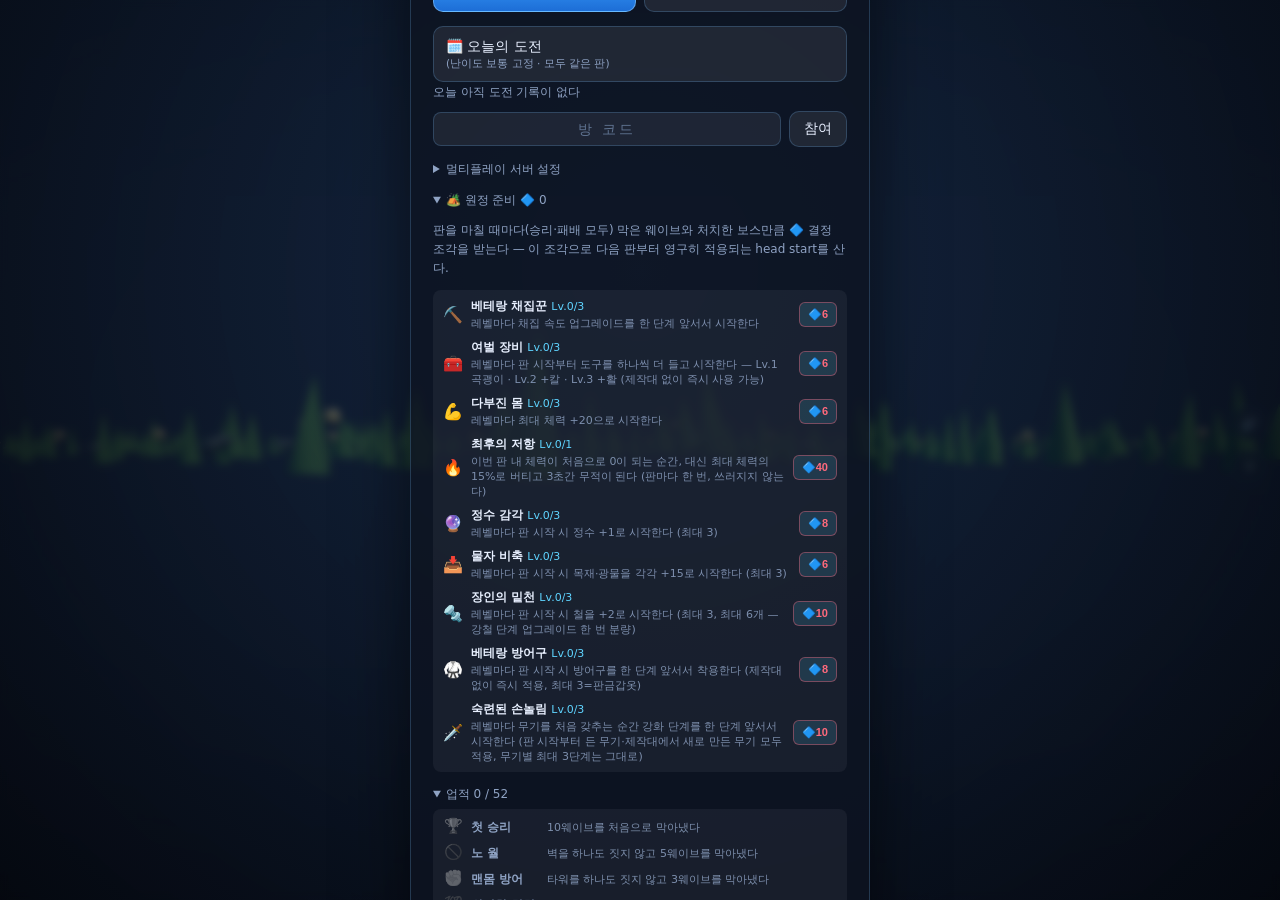
==== commit 03d995c8: "아티팩트에서 예약 세션 작업 복구 + 디자인 개선 재적용 예약 세션의 push가 403으로 막혀 아티팩트에만 남아 있던 작업을 복구했다 (도감 bestiary.js, 치유소, 포탈" ====
--- a/crystal-defense/index.html
+++ b/crystal-defense/index.html
@@ -12,6 +12,7 @@
 <div id="vignette"></div>
 <div id="fx-layer"></div>
 <div id="crystal-warning" class="hidden"></div>
+<div id="blind-overlay" class="hidden"></div>
 
 <!-- ================= HUD ================= -->
 <div id="hud" class="hidden">
@@ -26,10 +27,12 @@
     <div id="ammo-row" class="tag hidden"></div>
     <div id="meat-row" class="tag hidden"></div>
     <div id="pet-row" class="tag hidden"></div>
+    <div id="outfit-row" class="tag hidden"></div>
     <button id="btn-hup" class="mini">채집속도 <b id="hup-lv">Lv.1</b> <span id="hup-cost" class="cost"></span></button>
     <div id="tool-row" class="tools"></div>
     <div id="pool-mode" class="tag">팀 공유 자원</div>
     <div id="biome-tag" class="tag"></div>
+    <div id="portal-tag" class="tag hidden" title="봉쇄된 포탈은 다음 웨이브가 끝나면 자동으로 풀린다"></div>
   </div>
 
   <!-- 상단 중앙: 크리스탈 / 웨이브 -->
@@ -61,6 +64,7 @@
   <div id="player-panel" class="panel">
     <div class="bar hp"><i id="hp-fill"></i><span id="hp-text">100 / 100</span></div>
     <div id="harvest-wrap" class="bar harvest hidden"><i id="harvest-fill"></i><span>채집 중…</span></div>
+    <div id="dash-wrap" class="bar dash hidden"><i id="dash-fill"></i><span id="dash-text"></span></div>
     <div id="prompt" class="prompt hidden"></div>
   </div>
 
@@ -94,6 +98,7 @@
         <button type="button" class="inv-tab" data-tab="skill">스킬</button>
         <button type="button" class="inv-tab" data-tab="gear">장비</button>
         <button type="button" class="inv-tab" data-tab="crystal">크리스탈</button>
+        <button type="button" class="inv-tab" data-tab="relic">유물</button>
       </div>
       <button id="inv-close" class="mini">닫기 <kbd>Esc</kbd></button>
     </div>
@@ -105,79 +110,96 @@
   <div id="touch" class="hidden">
     <div id="stick"><i></i></div>
   </div>
-
-  <button id="btn-mute" class="corner mute" title="음소거 켜기/끄기">🔊</button>
-  <button id="btn-help" class="corner">?</button>
-  <div id="help" class="panel hidden">
+</div>
+
+<!-- 음소거·도움말은 로비 화면(게임 시작 전)에서도 눌러야 하므로 #hud 밖에 둔다 —
+     #hud 는 게임 시작 전까지 hidden 이라, 안에 있으면 첫 화면에서 아예 클릭할 수 없다 -->
+<button id="btn-mute" class="corner mute" title="음소거 켜기/끄기">🔊</button>
+<button id="btn-help" class="corner">?</button>
+<div id="help" class="panel hidden">
     <h3>조작</h3>
     <p class="dim rebind-hint">밑줄 친 키를 클릭하면 원하는 키로 바꿀 수 있다.</p>
     <table>
       <tr><td>이동</td><td><kbd>W</kbd><kbd>A</kbd><kbd>S</kbd><kbd>D</kbd> / 방향키 (<kbd>Shift</kbd> 달리기)</td></tr>
       <tr><td>💨 회피 돌진</td><td><kbd class="rebind" data-action="dash">V</kbd> — 이동 방향으로(멈춰 있으면 바라보는 방향으로) 짧게 무적 상태로 튀어나간다. 쿨다운 3초. 보스 돌진·다구리를 피하거나, 🌀 결계 몹처럼 타워가 못 맞추는 적에게 순식간에 붙을 때 쓴다</td></tr>
-      <tr><td>🛡️ 막기</td><td><kbd class="rebind" data-action="block">Q</kbd> 를 누르고 있는 동안 몬스터의 근접 공격 피해를 크게 줄인다 — 대신 거의 못 움직이고 공격·채집도 못 한다. 돌진이 "잠깐 아예 안 맞기"라면 이건 "느리지만 계속 버티기". 원거리·범위 피해(운석·폭발 등)는 못 막는다. <b>🛡️ 방패를 손에 쥐고 있으면</b> 경감·이동 속도가 훨씬 좋아진다</td></tr>
+      <tr><td>🛡️ 막기</td><td><kbd class="rebind" data-action="block">Q</kbd> 를 누르고 있는 동안 몬스터의 근접 공격 피해를 크게 줄인다 — 대신 거의 못 움직이고 공격·채집도 못 한다. 돌진이 "잠깐 아예 안 맞기"라면 이건 "느리지만 계속 버티기". 원거리·범위 피해(운석·폭발 등)는 못 막는다. <b>🛡️ 방패를 손에 쥐고 있으면</b> 경감·이동 속도가 훨씬 좋아진다. <b>✨ 완벽한 방어</b> — 맞기 <b>직전</b>에 Q를 눌러 0.18초 안에 맞으면 피해를 100% 막고 때린 적을 크게 둔화시킨다(타이밍을 맞춰야 하는 능동형 반응 판정)</td></tr>
       <tr><td>공격 · 채집</td><td><b>대상을 직접 클릭(탭)</b> — 몬스터를 누르면 때리고, 나무·바위·광맥을 누르면 캔다. 빈 곳을 누르면 그냥 휘두른다. <kbd class="rebind" data-action="attack">Space</kbd> 로도 휘두르고 <kbd class="rebind" data-action="harvest">F</kbd> 로 가장 가까운 자원을 캔다. 🪨 바위·🟠 구리 광맥·⚫ 석탄층은 <b>곡괭이를 손에 쥐어야</b> 캘 수 있다 (나무는 맨손으로 가능 — 좌상단 도구 아이콘을 눌러 바로 교체)</td></tr>
       <tr><td>🎭 미믹</td><td>나무·바위 노드 중 극히 일부는 위장한 몬스터다(2웨이브부터, 겉보기로는 절대 구분 안 됨) — 캐는 순간 자원 대신 그 자리에서 몬스터가 튀어나와 덮친다.</td></tr>
       <tr><td>인벤토리</td><td><kbd class="rebind" data-action="inventory">I</kbd> — 건설 · 제작 · 장비를 여기서 전부 고른다</td></tr>
       <tr><td>💠 정수</td><td><b>캐서 얻는 자원이 아니다</b> — 웨이브를 하나 넘길 때마다 보상으로 들어온다(기본 1개, 3웨이브마다 +1, <b>보스 웨이브를 넘기면 3개</b>). 정수 스킬·💎 크리스탈 강화·❄️ 서리탑이 전부 이걸로 돌아가므로, "몇 웨이브를 버텼느냐"가 곧 "무엇을 쓸 수 있느냐"가 된다 — 부족하다고 더 캐러 나갈 수는 없다</td></tr>
+      <tr><td>💍 크리스탈 고리</td><td>순전히 장식 — 수치는 전혀 안 바뀐다. 15·25·40웨이브를 넘기면 크리스탈 주위에 청동·은·금 고리가 하나씩 늘어나 지금까지 얼마나 버텼는지를 한눈에 보여준다</td></tr>
+      <tr><td>👥 인원 보정</td><td>협동 인원이 늘수록 몰려오는 적 수도 함께 늘어난다(인원 1명 추가마다 약 35%씩, 보스 수는 그대로) — 채집·화력·몸빵이 느는 만큼 적도 늘어야 방어선이 계속 팽팽해진다. 혼자 할 땐 전혀 영향 없다</td></tr>
       <tr><td>⛏️ 재료</td><td>🪵 목재(나무) · 🪨 광물(바위) · 🟠 <b>구리</b>(구리 광맥) · ⚫ <b>석탄</b>(석탄층)을 캔다. 구리·석탄도 바위처럼 <b>곡괭이를 쥐어야</b> 캘 수 있다. ⚙️ <b>철</b>은 캐는 게 아니라 <b>화로</b>에서 광물을 <b>석탄으로 태워</b> 만든다 — 석탄이 없으면 철도 없다</td></tr>
       <tr><td>🏗️ 타워 재질 단계</td><td>타워는 업그레이드할 때마다 <b>나무 → 석조 → 강철</b>로 재질이 올라가고, 단계마다 요구 재료가 달라진다(1단계는 목재 위주, 2단계는 광물, 3단계는 철). 게다가 <b>타워마다 쓰는 재료가 다르다</b> — 🏹 화살탑은 구리(활시위·촉), ❄️ 서리탑은 정수, 💣 대포탑은 석탄(화약), ☠️ 독탑은 구리, 🔱 보루는 구리. 어떤 광맥을 먼저 캐느냐가 어떤 방어선을 세울 수 있느냐로 이어진다</td></tr>
       <tr><td>🏹 화살(탄약)</td><td>다른 타워는 한 번 지으면 공짜로 계속 쏘지만, <b>화살탑만은 쏠 때마다 화살을 한 발씩 쓴다</b>. 제작대에서 목재·구리로 한 번에 여러 발씩 만들어 두면 팀 전체의 화살탑이 같이 꺼내 쓴다. 떨어지면 화살탑은 조준만 하고 <b>쏘지 못한다</b>(경고가 뜬다) — 대신 짓는 값이 다른 타워보다 훨씬 싸다</td></tr>
       <tr><td>건설</td><td>인벤토리 <b>건설</b> 탭에서 고르면 배치 모드가 된다 → 좌클릭으로 배치. 벽·타워는 <b>제작대를 먼저 지어야</b> 열린다</td></tr>
       <tr><td>🚪 성문</td><td>벽처럼 몬스터의 길을 막지만(체력은 벽보다 낮다), <b>플레이어는 그대로 통과</b>할 수 있다. 방어선을 완전히 둘러싸도 채집하러 나갈 때마다 벽을 부쉈다 다시 짓는 수고 없이 성문 하나로 드나들면 된다</td></tr>
       <tr><td>🧺 채집기</td><td>다른 건물과 달리 <b>방어선 밖 어디든</b> 지을 수 있다 — 채집 노드 옆에 놓으면 반경 안 채집 노드를 스스로 캔다. 손으로 캐는 것보다 항상 느리지만 방치해도 알아서 채워진다. 대신 길을 막지 않고, 지나가는 몬스터(특히 건물을 노리는 🪓 약탈자)에게 부서질 수 있다</td></tr>
-      <tr><td>📦 탄약</td><td>공격 타워는 쏠 때마다 <b>종류에 맞는 탄약</b>을 하나씩 쓴다 — 🏹 화살(화살탑·저격탑·덫탑, <b>목재</b>로 제작대에서) · 💣 포탄(대포탑, <b>광물+철</b>을 화로에서, 발당 단가가 가장 비싸다) · 🧪 원소액(서리탑·독탑·번개탑, <b>광물+철</b>을 화로에서). 새로 짓거나 업그레이드한 타워는 탄창이 <b>가득 찬 채로</b> 나오니 초반엔 신경 쓸 게 없지만, 바닥나면 남은 부품을 긁어 쏘는 셈이라 <b>피해와 연사가 크게 떨어진다</b>(멈추지는 않는다). 타워 머리 위 얇은 게이지가 남은 탄약이고, 비면 빨갛게 바뀐다. 그래서 "무엇을 짓느냐"가 건설 순간의 한 번짜리 선택이 아니라 <b>계속 먹여 살릴 수 있느냐</b>는 선택이 된다 — 화살탑 도배는 목재만 있으면 유지되지만, 대포탑은 한 방이 센 대신 철을 계속 먹는다</td></tr>
+      <tr><td>📦 탄약</td><td>공격 타워는 쏠 때마다 <b>종류에 맞는 탄약</b>을 하나씩 쓴다 — 🏹 화살(화살탑·저격탑, <b>목재</b>로 제작대에서) · 💣 포탄(대포탑, <b>광물+철</b>을 화로에서, 발당 단가가 가장 비싸다) · 🧪 원소액(서리탑·독탑, <b>광물+철</b>을 화로에서). 새로 짓거나 업그레이드한 타워는 탄창이 <b>가득 찬 채로</b> 나오니 초반엔 신경 쓸 게 없지만, 바닥나면 남은 부품을 긁어 쏘는 셈이라 <b>피해와 연사가 크게 떨어진다</b>(멈추지는 않는다). 타워 머리 위 얇은 게이지가 남은 탄약이고, 비면 빨갛게 바뀐다. 그래서 "무엇을 짓느냐"가 건설 순간의 한 번짜리 선택이 아니라 <b>계속 먹여 살릴 수 있느냐</b>는 선택이 된다 — 화살탑 도배는 목재만 있으면 유지되지만, 대포탑은 한 방이 센 대신 철을 계속 먹는다</td></tr>
       <tr><td>🔁 재장전</td><td>탄약이 덜 찬 타워 <b>가까이에서</b> <kbd class="rebind" data-action="reload">\</kbd> — 재고에서 꺼내 그 타워 하나를 가득 채운다. 가장 가까운 <b>덜 찬</b> 타워를 고르므로 이미 꽉 찬 타워가 옆에 있어도 상관없다</td></tr>
       <tr><td>🏭 병기창</td><td>스스로 공격하지 않지만, <b>반경 안 타워의 탄창을 저절로 채워 준다</b>(재고에서 꺼내 쓰므로 탄약은 계속 만들어 둬야 한다). 정비소가 체력을 자동으로 채우듯 이건 탄약을 채운다 — 덕분에 타워 배치에 축이 하나 늘어난다: 넓게 펴서 사거리를 벌면 손으로 재장전하러 뛰어다녀야 하고, 병기창 주변에 모으면 보급은 편하지만 커버리지가 좁아진다</td></tr>
       <tr><td>🔧 정비소</td><td>스스로 공격하지 않지만, 반경 안 손상된 건물을 <b>자원 없이</b> 초당 일정량씩 저절로 고쳐준다 — 전투 중 벽·타워를 일일이 찾아다니며 수리할 필요가 줄어든다. 여러 개를 겹쳐 지으면 회복량이 그대로 합산된다</td></tr>
-      <tr><td>🪤 함정</td><td>벽·타워와 달리 <b>길을 막지 않는다</b> — 적이 지나가는 길목 한복판에 심어 두면, 적이 밟는 순간 큰 피해+둔화를 주고 사라지는 1회용이다. 벽 뒤가 아니라 통로 위에 놓는 게 핵심</td></tr>
+      <tr><td>⛺ 치유소</td><td>스스로 공격하지 않지만, 반경 안 <b>플레이어</b>를 초당 일정량씩 회복시켜 준다 — 기본 회복과 달리 <b>전투 중에도, 방금 맞았어도</b> 계속 적용된다. 최전선 바로 뒤에 지어 두면 그 자리 자체가 안전지대가 된다</td></tr>
+      <tr><td>🪤 함정</td><td>벽·타워와 달리 <b>길을 막지 않는다</b> — 적이 지나가는 길목 한복판에 심어 두면, 적이 밟는 순간 큰 피해+둔화를 주고 사라지는 1회용이다. 벽 뒤가 아니라 통로 위에 놓는 게 핵심. 🥾 수렁 함정은 같은 자리에 놓는 둘째 함정 — 피해는 적지만 대신 완전히 묶어 세운다(둔화 아님), 묶인 적을 다른 공격으로 마무리하면 추가 피해가 붙는다. 🧨 폭발 함정은 셋째 함정 — 밟은 한 마리가 아니라 반경 안 적 전부에게 피해를 준다, 뭉쳐서 오는 무리에 강하다</td></tr>
       <tr><td>🎯 저격탑</td><td>다른 타워보다 사거리가 훨씬 길고 발사는 느리지만, 사거리 안에서 <b>남은 체력이 가장 많은 적</b>(대개 보스)을 골라 큰 피해를 준다 — 물량은 다른 타워에 맡기고 가장 두꺼운 표적만 전담시키는 용도. 독탑 근처에 지으면 중독된 적에게 추가 피해가 붙는다</td></tr>
-      <tr><td>제작</td><td><b>제작대</b>를 지으면 인벤토리 <b>제작</b> 탭에서 ⛏️ 곡괭이 · 🗡️ 칼 · 🏹 활 · 🔱 창 · 🔨 망치 · 🔗 채찍 · 💣 폭탄가방 · 🛡️ 방패 · ❄️ 얼음도끼를 만든다. 칼은 단단한 일격, <b>활은 실제로 화살을 쏘는 원거리</b>, 창은 좁고 긴 관통, 망치는 느리지만 사방을 강타, 채찍은 대미지 대신 맞은 적을 뒤로 밀쳐내고, 얼음도끼는 맞은 적을 서리탑처럼 잠깐 둔화시킨다. <b>화로</b>를 지으면 광물을 녹여 ⚙️ 철을 얻는다</td></tr>
+      <tr><td>제작</td><td><b>제작대</b>를 지으면 인벤토리 <b>제작</b> 탭에서 ⛏️ 곡괭이 · 🗡️ 칼 · 🏹 활 · 🔱 창 · 🔨 망치 · 🔗 채찍 · 💣 폭탄가방 · 🛡️ 방패 · ❄️ 얼음도끼 · 🔪 단검을 만든다. 칼은 단단한 일격, <b>활은 실제로 화살을 쏘는 원거리</b>, 창은 좁고 긴 관통, 망치는 느리지만 사방을 강타, 채찍은 대미지 대신 맞은 적을 뒤로 밀쳐내고, 얼음도끼는 맞은 적을 서리탑처럼 잠깐 둔화시키며, 단검은 대미지가 약한 대신 입힌 피해의 일부를 그 자리에서 체력으로 돌려받는다. <b>화로</b>를 지으면 광물을 녹여 ⚙️ 철을 얻는다</td></tr>
       <tr><td>🛡️ 방패</td><td>공격력은 거의 없지만(맨손과 동일), 손에 쥔 채 <b>막기(Q)</b>를 쓰면 피해 경감(65%→80%)과 이동 속도(40%→60%)가 크게 좋아진다 — 다른 무기가 전부 "더 세게 때리는" 선택인 것과 반대로, 이건 "덜 때리고 훨씬 오래 버티는" 선택이다. 최대 강화하면 ⚗️ 특화로 더 단단한 철벽(경감 92%, 대신 더 느림)이나 움직이는 기동방패(경감 72%, 속도 85%)로 갈린다</td></tr>
+      <tr><td>🧥 방어구</td><td>손에 든 무기와는 완전히 별개로 <b>몸에 걸치는 세 번째 슬롯</b> — 제작대에서 순서대로 사 입는다(건너뛸 수 없다). 🧥 누비옷(피해 -8%, 속도 그대로) → 🥋 사슬갑옷(피해 -16%, 속도 95%) → 🛡️ 판금갑옷(피해 -26%, 속도 88%) 순으로, 무거워질수록 몬스터의 <b>근접 접촉 공격</b>은 덜 아프지만 그만큼 느려진다(원거리·상태이상·운석 등 광역 피해는 못 막는다 — 막기와 같은 범위). 어떤 무기를 들었든 항상 같이 적용되니, 단검·방패처럼 이미 버티기에 특화된 무기와 겹치면 더 단단해진다</td></tr>
       <tr><td>🏹 활</td><td>손에 들면 공격이 근접 대신 <b>조준한 쪽으로 화살을 쏘는 것</b>으로 바뀐다(사거리 16). 폭탄가방과 달리 자원이 전혀 안 들지만 한 발에 한 마리만 맞고 피해도 낮다 — 안전한 거리에서 꾸준히 점사하는 용도</td></tr>
       <tr><td>💣 폭탄가방</td><td>손에 들면 공격이 근접 대신 <b>조준한 바닥 지점에 폭탄을 던지는 것</b>으로 바뀐다(사거리 9, 던질 때마다 목재4·광물3 소모). 정수 스킬과 달리 목재·광물로 계속 쓸 수 있다. 🌀 결계 몹처럼 타워가 못 맞추는 원거리 위협이나 멀리서 몰려온 무리에 좋다</td></tr>
       <tr><td>쓰러짐·부활</td><td>체력이 0이 되면 쓰러져 잠시(5초) 조작 불가 상태가 됐다가 크리스탈 옆에서 부활한다. <b>협동 플레이라면 살아있는 아군이 쓰러진 사람 가까이 가면 부활이 3배 빨라진다</b> — 위험을 무릅쓰고 구하러 갈지 판단해야 한다. 혼자 할 땐 영향 없음</td></tr>
       <tr><td>🤝 장비 건네주기</td><td>우측 상단 파티 목록에서 내가 만든 무기 아이콘을 누르면 그 파티원에게 그대로 넘어간다(나는 잃는다). 자원 공유 설정과 무관하게 항상 가능 — 결계 몹을 상대하는 동료에게 폭탄가방을 건네는 식으로 쓴다. 혼자 할 땐 표시 안 됨</td></tr>
-      <tr><td>📍 미니맵 핑</td><td>우하단 미니맵을 클릭하면 그 위치에 표시가 뜨고(고리+빛기둥, 3.5초간 유지) 파티원 전원의 화면에도 똑같이 나타난다 — 말 없이 "여기로 와" · "여기 위험해"를 전달하는 협동 신호. 도배 방지로 2.5초 쿨다운이 있다</td></tr>
+      <tr><td>📍 미니맵 핑</td><td>우하단 미니맵을 클릭하면 그 위치에 표시가 뜨고(고리+빛기둥, 3.5초간 유지) 파티원 전원의 화면에도 똑같이 나타난다 — 말 없이 신호를 전달하는 협동 수단. <b>그냥 클릭</b>=📍 여기 봐주세요, <b>Shift+클릭</b>=🆘 도와주세요(빨강), <b>Ctrl+클릭</b>=⚔️ 여기를 공격해요(주황)로 의도까지 구분해서 전달한다. 도배 방지로 2.5초 쿨다운이 있다</td></tr>
       <tr><td>👑 보스 표시</td><td>보스 웨이브에서는 미니맵의 보스 위치에 맥동하는 금색 고리가 항상 떠서, 잡몹 무리 속에서도 한눈에 찾을 수 있다</td></tr>
       <tr><td>🤝 협공 콤보</td><td>서로 다른 플레이어가 같은 적을(근접·활·폭탄 무엇이든) 1초 안에 연달아 맞히면 두 번째 타격에 피해 +30%가 붙는다(주황색 "협공!" 표시) — 각자 흩어져 몬스터를 나눠 잡기보다 같이 한 놈부터 끊는 편이 이득. 혼자 할 땐 절대 발동하지 않는다</td></tr>
+      <tr><td>💥 치명타</td><td>근접·활·폭탄가방 공격은 12% 확률로 2배 피해를 낸다(진분홍색 "크리티컬!" 표시) — 협공과 달리 혼자 플레이해도 그대로 터지는 순수 확률 보너스다. 협공과 동시에 뜨면 "크리티컬 협공!"으로 둘 다 겹친다</td></tr>
       <tr><td>장비</td><td>인벤토리 <b>장비</b> 탭에서 고르면 손에 든다. ⛏️ 곡괭이도 쥐어야 바위·광맥을 캘 수 있다</td></tr>
       <tr><td>몬스터</td><td>🧙 주술사는 벽을 무시하고 멀리서 크리스탈을 저격 · 🪓 약탈자는 가장 가까운 건물로 직행해 부순다 · 🦝 도둑너구리(4웨이브부터)는 크리스탈이 아니라 <b>채집 노드</b>로 달려가 자원을 훔친다 — 전투력은 약하니 죽이면 훔친 만큼 그대로 돌려받는다, 못 잡으면 그 노드는 한동안 못 쓴다 · 🦇 박쥐(6웨이브부터)는 벽·함정을 전부 무시하고 하늘로 크리스탈까지 직선 비행한다 — 체력이 낮아 타워로 요격하는 게 사실상 유일한 대응 · 🧨 폭탄병(8웨이브부터)은 죽는 순간 주변에 폭발 피해를 남긴다 — 코앞에서 마무리하면 같이 맞으니 거리를 두고 처리할 것 · 🕳️ 굴착병(9웨이브부터)은 땅속에서 벽뿐 아니라 <b>타워의 조준까지</b> 피해 직선으로 파고든다 — 흙먼지 자국만 보이니 직접 쫓아가 끊거나, 크리스탈 가까이서 떠오르는 순간(그때부터 타워도 맞힐 수 있다)을 노려야 한다. 땅 위 함정은 파묻힌 채로도 그대로 맞는다 · 🥁 지휘관(10웨이브부터)은 주기적으로 진군의 함성을 울려 반경 안 무리 전체를 잠깐 크게 빠르게 만든다 — 체력은 낮으니 먼저 잡으면 뒤따르는 무리가 다시 느려진다</td></tr>
-      <tr><td>🏹 사냥과 요리</td><td><b>준비 시간에만</b> 맵 바깥쪽에 야생 동물이 돌아다닌다 — 🐇 토끼(빠르고 잘 도망친다) · 🦌 사슴 · 🐗 멧돼지(<b>도망치지 않고 때리면 오히려 달려들어 들이받는다</b>) · 🦊 여우 · 🐺 늑대(<b>도망치지 않고 오히려 나를 먼저 쫓아온다</b>, 죽이는 대신 길들일 수도 있다 — 아래 동물 길들이기 참고). 잡으면 자원이 아니라 <b>생고기</b>가 나오고, 생고기는 그대로는 쓸모가 없다 — <b>화로</b>에서 목재를 태워 구워 먹어야 <b>다음 웨이브 한 판</b> 동안 효과가 붙는다: 🍢 토끼 꼬치(이동 속도 +18%) · 🥩 사슴 스테이크(최대 체력 +40, 즉시 회복) · 🍖 멧돼지 구이(근접 공격력 +25%) · 🍲 여우 스튜(근접 피격 시 받은 피해의 25%를 공격자에게 반사) · 🍗 늑대 다리 구이(몬스터 근접 공격 피해 -15%). 웨이브가 시작되면 동물은 전부 흩어져 사라지니, 짧은 준비 시간을 <b>채집·건설·업그레이드·사냥</b> 중 어디에 쓸지가 매번 선택이 된다</td></tr>
-      <tr><td>🦀 보물게</td><td>3웨이브부터 전투 중 가끔 튀어나와 공격은 안 하고 도망만 다닌다. 시간 안에 못 잡으면 보상 없이 사라지니 지금 하던 걸 멈추고 쫓아갈지 판단해야 한다 — 잡으면 자원을 두둑히, 가끔 정수(💠)까지 준다</td></tr>
+      <tr><td>🏹 사냥과 요리</td><td><b>준비 시간에만</b> 맵 바깥쪽에 야생 동물이 돌아다닌다 — 🐇 토끼(빠르고 잘 도망친다) · 🦌 사슴 · 🐗 멧돼지(<b>도망치지 않고 때리면 오히려 달려들어 들이받는다</b>) · 🦊 여우 · 🐺 늑대(<b>도망치지 않고 오히려 나를 먼저 쫓아온다</b>, 죽이는 대신 길들일 수도 있다 — 아래 동물 길들이기 참고) · 🐻 곰(멧돼지처럼 맞아야 반격하지만 체력·공격력이 훨씬 세고 더 오래 쫓아온다) · 👑 전설의 사슴왕(9웨이브부터, <b>가장 희귀하다</b> — 여우처럼 도망치다가도 맞으면 곰보다 세게 반격한다, 죽이는 대신 길들일 수도 있다 — 아래 동물 길들이기 참고). 잡으면 자원이 아니라 <b>생고기</b>가 나오고, 생고기는 그대로는 쓸모가 없다 — <b>화로</b>에서 목재를 태워 구워 먹어야 <b>다음 웨이브 한 판</b> 동안 효과가 붙는다: 🍢 토끼 꼬치(이동 속도 +18%) · 🥩 사슴 스테이크(최대 체력 +40, 즉시 회복) · 🍖 멧돼지 구이(근접 공격력 +25%) · 🍲 여우 스튜(근접 피격 시 받은 피해의 25%를 공격자에게 반사) · 🍗 늑대 다리 구이(몬스터 근접 공격 피해 -15%) · 🥓 곰 훈제육(다음 웨이브 동안 <b>전투 중에도</b> 초당 체력 3 자동 회복) · 🍽️ 전설 사슴 구이(근접 치명타 확률 +15%p). 웨이브가 시작되면 동물은 전부 흩어져 사라지니, 짧은 준비 시간을 <b>채집·건설·업그레이드·사냥</b> 중 어디에 쓸지가 매번 선택이 된다</td></tr>
+      <tr><td>🦀 보물게</td><td>3웨이브부터 전투 중 가끔 튀어나와 공격은 안 하고 도망만 다닌다. 시간 안에 못 잡으면 보상 없이 사라지니 지금 하던 걸 멈추고 쫓아갈지 판단해야 한다 — 잡으면 목재·광물을 두둑히 챙긴다</td></tr>
       <tr><td>🕵️ 정찰병</td><td>4웨이브부터 <b>준비 시간에만</b> 가끔 나타나 가장 가까운 포탈로 도망친다(공격은 안 한다). 포탈에 닿기 전에 처치하면 보상만 받지만, 놓치면 <b>다음 웨이브 전체가 살짝 강해진다</b>(체력·공격력 +12%) — 보물게와 반대로 "잡으면 이득"이 아니라 "놓치면 손해"라, 짓거나 캐던 걸 멈추고 쫓아갈지 판단해야 한다. 사냥감(wild)과 달리 타워도 자동으로 조준해 같이 잡아준다</td></tr>
-      <tr><td>변종</td><td>웨이브가 오를수록 몬스터에 접두사가 붙는다: 🛡️ 방패(정면 피해 대폭 감소, 등 뒤를 쳐야 함) · ➗ 분열(죽으면 약한 개체 2마리로) · 💨 질주(주기적으로 폭발적 가속) · 💚 재생(잠시 안 맞으면 체력이 차오름, 끝까지 몰아쳐야 함) · 🌀 결계(타워가 조준 못함, 직접 처치해야 함) · 🌵 가시(근접으로 때리면 그 피해 일부를 반사로 되돌려 받음) · 🩸 흡혈(크리스탈·건물·플레이어를 때릴 때마다 그 피해 일부를 체력으로 되돌림, 놔두면 계속 회복) · 🔒 저항(둔화·속박·중독을 전부 무시 — 서리탑·덫탑·독탑·얼음도끼가 안 통하니 순수 대미지로 밀어붙여야 함). 색 틴트 + 머리 위 아이콘으로 항상 표시된다</td></tr>
+      <tr><td>🪨 돌 파수꾼</td><td>5웨이브부터 <b>준비 시간에만</b>, 사냥감보다 훨씬 드물게 한 번에 하나만 나타난다. 다른 야생 동물과 달리 <b>전혀 움직이지 못한다</b> — 대신 다가가 때리면 사냥감 중 가장 세게 반격한다. 생고기가 아니라 그 자리에 쌓아둔 <b>목재·광물을 통째로</b> 주는 유일한 야생 동물 — "이번 웨이브 버프"가 아니라 "건설 자재"를 위해 체력을 걸지 판단하는 만남이다</td></tr>
+      <tr><td>변종</td><td>웨이브가 오를수록 몬스터에 접두사가 붙는다: 🛡️ 방패(정면 피해 대폭 감소, 등 뒤를 쳐야 함) · ➗ 분열(죽으면 약한 개체 2마리로) · 💨 질주(주기적으로 폭발적 가속) · 💚 재생(잠시 안 맞으면 체력이 차오름, 끝까지 몰아쳐야 함) · 🌀 결계(타워가 조준 못함, 직접 처치해야 함) · 🌵 가시(근접으로 때리면 그 피해 일부를 반사로 되돌려 받음) · 🩸 흡혈(크리스탈·건물·플레이어를 때릴 때마다 그 피해 일부를 체력으로 되돌림, 놔두면 계속 회복) · 🔒 저항(둔화·속박·중독을 전부 무시 — 서리탑·독탑·얼음도끼가 안 통하니 순수 대미지로 밀어붙여야 함) · 😡 광폭(체력이 절반 밑으로 떨어지는 순간 딱 한 번 속도·공격력이 오르고 그대로 유지됨 — 절반만 깎아놓고 다른 놈부터 잡으러 가면 위험하다) · 🦾 중장갑(타워 공격이 크게 약해짐 — 근접·활·폭탄가방·정수 스킬은 그대로 통하니 직접 뛰어들어야 함) · 👻 환영(정반대로 직접 조준한 근접·활·폭탄가방 공격이 크게 약해짐 — 타워·정수 스킬에 맡겨야 함). 색 틴트 + 머리 위 아이콘으로 항상 표시된다</td></tr>
       <tr><td>⭐ 정예</td><td>3웨이브부터 웨이브당 최대 1마리, 확률적으로 골드빛 정예가 섞여 나온다. 체력·공격력이 크게 세지지만 처치 보상(목재·광물)은 3배 — 등장하면 토스트로 알려주니 그놈부터 집중해서 잡을지 무시할지는 선택</td></tr>
-      <tr><td>☄️ 운석 낙하</td><td>4웨이브부터 전투 중 가끔 바닥에 빨간 경고 링이 뜨고, 2.5초 뒤 그 자리에 큰 범위 피해가 떨어진다. 몬스터 무리를 그 위로 끌어들이면 한 방에 정리할 수 있지만, 내 건물이나 캐릭터가 그 자리에 있으면 그대로 맞는다 — 보급품과 반대로 피해야 할 수도, 이용해야 할 수도 있는 양날의 검</td></tr>
-      <tr><td>📦 보급품 투하</td><td>2웨이브부터 전투 중 가끔 상자가 떨어진다(한 번에 최대 1개, 미니맵에 노란 점으로 표시). 가까이 다가가면 자동으로 줍고 자원(목재·광물, 확률로 정수)을 얻는다 — 오래 안 챙기면 사라지니 방어를 잠깐 비우고 달려갈지 말지가 선택</td></tr>
-      <tr><td>🧳 떠돌이 상인</td><td>2웨이브 클리어 후부터 준비 시간에 가끔 나타나 그 준비 시간에만 무작위 2개 품목을 목재·광물로 판다 — 🧪 치유 물약 · 💪 힘의 물약(근접 공격력) · 🗼 포격 물약(타워 공격력) · 💨 질풍의 물약(이동 속도, 전부 다음 웨이브 한 판) · 💠 정수 감정 · ⚙️ 철 주괴 거래(자원 교환) · 🧰 만능 수리 키트(모든 건물 즉시 완전 수리) · 🎁 미스터리 상자(사기 전엔 결과를 모른다 — 꽝부터 확정 효과보다 더 센 대박까지). 품목은 각자 한 번씩만 살 수 있고 웨이브가 시작되면 사라진다 — 축복과 달리 엔드리스가 아니어도, 정수가 없어도 쓸 수 있는 자원 소비처다</td></tr>
-      <tr><td>지형</td><td>판마다 지형이 다르다: 🏔️ 협곡(입구가 좁아 길막기가 잘 먹히지만 자원 부족) · 🌾 개활지(자원은 넉넉하지만 적이 사방에서 온다) · 🗺️ 평지(표준). 좌상단 자원 패널에 항상 표시된다</td></tr>
+      <tr><td>☄️ 운석 낙하</td><td>4웨이브부터 전투 중 가끔 바닥에 빨간 경고 링이 뜨고, 2.5초 뒤 그 자리에 큰 범위 피해가 떨어진다. 몬스터 무리를 그 위로 끌어들이면 한 방에 정리할 수 있지만, 내 건물이나 캐릭터가 그 자리에 있으면 그대로 맞는다 — 보급품과 반대로 피해야 할 수도, 이용해야 할 수도 있는 양날의 검. <b>🌋 화산지대에서는</b> 충돌 자리에 이글거리는 <b>용암 웅덩이</b>가 6초간 남아 그 안에 있는 대상에게 계속 피해를 준다</td></tr>
+      <tr><td>🌀 균열 습격</td><td>6웨이브부터 전투 중 가끔 <b>예고 없이</b> 방어선 안쪽 어딘가에서 균열이 열려 몬스터 몇 마리가 그 자리에 바로 나타난다 — 포탈에서 오는 게 아니라 포탈을 아무리 봉쇄해도 막을 수 없다. 그 웨이브의 원래 물량과 별개로 더해지는 것이라 처치해야 웨이브가 끝난다</td></tr>
+      <tr><td>📦 보급품 투하</td><td>2웨이브부터 전투 중 가끔 상자가 떨어진다(한 번에 최대 1개, 미니맵에 노란 점으로 표시). 가까이 다가가면 자동으로 줍고 목재·광물을 얻는다 — 오래 안 챙기면 사라지니 방어를 잠깐 비우고 달려갈지 말지가 선택</td></tr>
+      <tr><td>💠 정수 상자</td><td>5웨이브부터 전투 중 아주 가끔(보급품보다 훨씬 드묾) 빛나는 보석이 떨어진다. 가까이 다가가면 자동으로 줍고 정수 1개를 얻는다 — 정수는 원래 웨이브 클리어로만 들어오는데, 이건 그 사이에 오는 흔치 않은 보너스다</td></tr>
+      <tr><td>🧳 떠돌이 상인</td><td>2웨이브 클리어 후부터 준비 시간에 가끔 나타나 그 준비 시간에만 무작위 2개 품목을 목재·광물로 판다 — 🧪 치유 물약 · 💪 힘의 물약(근접 공격력) · 🗼 포격 물약(타워 공격력) · 💨 질풍의 물약(이동 속도, 전부 다음 웨이브 한 판) · ⚙️ 철 주괴 거래(자원 교환) · 🧰 만능 수리 키트(모든 건물 즉시 완전 수리) · 📦 탄약 보급 상자(화로 없이 화살·포탄·원소액을 한꺼번에 채운다) · 🎁 미스터리 상자(사기 전엔 결과를 모른다 — 꽝부터 확정 효과보다 더 센 대박까지). 품목은 각자 한 번씩만 살 수 있고 웨이브가 시작되면 사라진다 — 축복과 달리 엔드리스가 아니어도, 정수가 없어도 쓸 수 있는 자원 소비처다</td></tr>
+      <tr><td>지형</td><td>판마다 지형이 다르다: 🏔️ 협곡(입구가 좁아 길막기가 잘 먹히지만 자원 부족) · 🌾 개활지(자원은 넉넉하지만 적이 사방에서 온다) · 🗺️ 평지(표준) · 🌋 화산지대(운석이 훨씬 자주 떨어지고, 충돌한 자리엔 잠깐 용암 웅덩이가 남아 지속 피해를 준다 — 몬스터 쪽으로 유도하면 공짜 화력) · 🐊 늪지대(독가스 구덩이 3곳이 항상 같은 자리에서 순환한다 — 위치를 외워서 피하거나 몬스터를 그 위로 몰 수 있다) · ❄️ 설원(얼음판 3곳이 항상 같은 자리에서 순환한다 — 활성화되면 피해 대신 나와 적 모두 똑같이 느려진다). 좌상단 자원 패널에 항상 표시된다</td></tr>
+      <tr><td>🐊 독가스 구덩이</td><td><b>늪지대에서만</b> 등장하는 고정된 위험 3곳 — 조용하다가(피해 없음, 은은한 초록 링) 노랗게 빠르게 깜빡이며 예고한 뒤, 밝은 초록으로 터져 몇 초간 그 반경에 있는 대상(적·플레이어 구분 없이)에게 0.5초마다 지속 피해를 준다. 운석과 달리 <b>판마다 항상 같은 자리</b>라 한 번 데어보면 그 다음부터는 위치를 외워 피해다니거나, 반대로 그 자리를 길막이 삼아 몬스터를 몰아넣을 수 있다. 준비 시간에는 멈춰 있어 안전하게 건설할 수 있다</td></tr>
+      <tr><td>❄️ 얼음판</td><td><b>설원에서만</b> 등장하는 고정된 위험 3곳 — 늪지대 독가스와 같은 주기(조용함 → 예고 깜빡임 → 활성)로 순환하지만, 활성화되면 <b>피해가 아니라 둔화</b>를 준다. 그것도 나만이 아니라 그 위의 비행 몬스터를 제외한 모든 적에게도 똑같이 걸린다 — 늪지대는 무조건 피하는 게 정답이지만, 얼음판은 오히려 몰려오는 적을 유인해 다 같이 느리게 만든 뒤 타워로 정리하는 데 쓸 수도 있다. 밟고 있는 동안만 걸리고 벗어나면 바로 풀린다. 준비 시간에는 멈춰 있어 안전하다</td></tr>
       <tr><td>🌙 밤 웨이브</td><td>7웨이브마다(엔드리스에서도 반복) 조명이 어두워지고 안개가 짙어져 시야가 좁아진다. 크리스탈 불빛은 오히려 더 밝아져 등대 역할을 한다. 대신 그 웨이브에서 처치한 몬스터의 자원 보상이 30% 더 후하다 — 어두워서 위험한 만큼 보상도 따라온다</td></tr>
-      <tr><td>날씨</td><td>밤이 아닌 웨이브에 가끔 낀다: 🌧️ 비(땅이 젖어 이동 속도 소폭 감소) · 🌫️ 안개(시야가 줄고 타워 사거리 소폭 감소). 웨이브 시작 토스트로 미리 알려준다</td></tr>
+      <tr><td>날씨</td><td>밤이 아닌 웨이브에 가끔 낀다: 🌧️ 비(땅이 젖어 이동 속도 소폭 감소) · 🌫️ 안개(시야가 줄고 타워 사거리 소폭 감소) · ⛈️ 뇌우(전투 내내 무작위 간격으로 벼락이 적 하나를 직접 내리친다) · 🧊 우박(전투 내내 무작위 간격으로 건물 하나가 피해를 입는다 — 크리스탈은 대상이 아니고, 정비소 반경 안이면 자동으로 상쇄된다) · ☀️ 맑음(채집 시간이 25% 줄어든다 — 준비 시간에 자원을 더 빨리 모을 수 있다). 웨이브 시작 토스트로 미리 알려준다</td></tr>
       <tr><td>♾️ 축복</td><td>엔드리스 모드에서 3웨이브마다 준비 시간이 멈추고 영구 버프 2개 중 하나를 고른다(공격력·타워 공격력·스킬 비용·즉시 회복). 표준 10웨이브에는 나오지 않는다</td></tr>
-      <tr><td>🏺 유물</td><td>보스를 처치할 때마다(표준 10웨이브의 5·10웨이브 포함) 준비 시간이 멈추고 영구 유물 2개 중 하나를 고른다 — ⏳ 준비 시간 연장 · 💚 즉시 회복 · ☠️ 근접 공격 맹독 확률 · 💪 위기 시 피해 보너스 강화 · 👟 이동 속도 영구 증가. 축복과 달리 표준 캠페인에서도 뜬다</td></tr>
-      <tr><td>💎 크리스탈 강화</td><td>인벤토리 <b>크리스탈</b> 탭에서 정수(💠)로 크리스탈 자체를 영구히 키운다: 💪 강화(최대 체력 +150) · 💚 재생(초당 자동 회복) · ⚡ 오라(주변 적에게 주기 피해) · 🪞 반사(크리스탈을 때린 적에게 받은 피해 일부를 그대로 돌려줌). 각 5레벨까지, 레벨이 오를수록 비용도 오른다 — 지킬 대상이 강해지면 후반에 방어선을 좁혀 버티는 선택지가 생긴다</td></tr>
-      <tr><td>특수 웨이브</td><td>3웨이브마다(보스 웨이브 제외) 성격이 다른 웨이브가 섞인다: 🏃 러시(러너 대량, 물량전) · 🏰 공성(브루트+약탈자, 건물이 표적) · ⭐ 정예전(수는 적지만 전부 정예) · 🌀 결계(전부 결계를 둘러 타워가 조준 못함) · 💉 치유단(치유사가 잔뜩 섞여 서로 회복, 먼저 솎아내야 함) · 🥁 돌격대(지휘관 여러 명이 러너 무리를 이끈다, 21웨이브부터 — 지휘관부터 끊지 않으면 무리 전체가 계속 빨라진다) · 🕳️ 땅굴 습격(굴착병 대거 파묻힌 채 접근, 24웨이브부터 — 감시탑 없이는 타워 화력 상당수가 못 맞춘다) · 🧙 저격전(주술사 대거 몰려온다, 27웨이브부터 — 벽 뒤에서도 사거리 안이면 크리스탈을 직접 저격한다) · 🩸 혈투(몬스터 전부가 흡혈 상태, 33웨이브부터 — 살짝살짝 때리면 오히려 회복하니 한 마리씩 확실히 끊어야 함). 준비 시간 웨이브 예고에 노란 배지로 미리 알려준다</td></tr>
-      <tr><td>보스</td><td>5웨이브마다 💀 파괴자 · 🧊 서리 군주 · 🔇 침묵의 군주 · 🦂 갈취자 · 🗿 강철 수호자가 25웨이브 주기로 돌아가며 등장한다. 체력이 깎일 때마다 파괴자·서리 군주는 <b>잡졸을 소환</b>하고(서리 군주는 전부 🛡️ 방패 변종), 침묵의 군주는 <b>발밑에 침묵 장판</b>을 깔아 반경 안 타워를 전부 멈추며, 갈취자는 대신 <b>팀 자원을 훔쳐 체력을 회복</b>하고, 강철 수호자는 소환·침묵·약탈 없이 <b>자기 몸에 방벽을 둘러 받는 피해를 크게 줄인다</b>(캐스팅 중에 화력을 몰아야 손해를 줄인다). 멀리 있으면 전부 <b>크리스탈로 돌진</b>해 지나는 건물을 부순다. 전부 <b>예고가 먼저 뜨니</b> 그때 대응할 것</td></tr>
+      <tr><td>🏺 유물</td><td>보스를 처치할 때마다(표준 10웨이브의 5·10웨이브 포함) 준비 시간이 멈추고 영구 유물 2개 중 하나를 고른다 — ⏳ 준비 시간 연장 · 💚 즉시 회복 · ☠️ 근접 공격 맹독 확률 · 💪 위기 시 피해 보너스 강화 · 👟 이동 속도 영구 증가 · 🔥 모든 타워 공격력 영구 증가 · ⏩ 무기 공격 속도 영구 증가 · 🎒 타워 발사 시 25% 확률로 탄약 미소모 · 🍀 근접 공격 치명타 확률 증가 · 🩹 쓰러졌을 때 부활 시간 40% 단축 · 🦅 모든 타워 사거리 영구 증가 · 🐾 길들인 동료 공격력 영구 증가(동료가 없으면 효과 없음) · 💀 근접 공격력 +35% 대신 크리스탈 최대 체력 -150(유일한 트레이드오프 유물, 중첩 가능) · 💠 웨이브 클리어 시 정수 +1(중첩 가능). 축복과 달리 표준 캠페인에서도 뜬다. 인벤토리 <b>유물</b> 탭에서 지금까지 이 판에서 고른 것을 전부 다시 볼 수 있다</td></tr>
+      <tr><td>💎 크리스탈 강화</td><td>인벤토리 <b>크리스탈</b> 탭에서 정수(💠)로 크리스탈 자체를 영구히 키운다: 💪 강화(최대 체력 +150) · 💚 재생(초당 자동 회복) · ⚡ 오라(주변 적에게 주기 피해) · 🪞 반사(크리스탈을 때린 적에게 받은 피해 일부를 그대로 돌려줌) · 💀 심판(반경 안에서 체력 15% 이하로 떨어진 적을 즉시 처치, 보스는 면역) · 💥 충격파(8초마다 반경 안 적을 크리스탈 반대편으로 밀쳐냄, 레벨이 오를수록 더 멀리) · 🕊️ 가호(반경 안에서 직접 공격한 플레이어는 그 피해의 일부를 체력으로 돌려받는다 — 크리스탈 곁을 지키며 싸울수록 유리해진다) · 🔔 공명(반경 안에서 둔화·속박된 적에게만 1초마다 추가 피해 — 서리탑·얼음도끼·설원 지형처럼 묶어 두는 수단과 궁합이 좋다) · 🎯 군수(반경 안 타워는 공격력이 늘어난다 — 크리스탈 근처에 방어선을 두텁게 쌓을수록 유리해진다). 각 5레벨까지, 레벨이 오를수록 비용도 오른다 — 지킬 대상이 강해지면 후반에 방어선을 좁혀 버티는 선택지가 생긴다</td></tr>
+      <tr><td>특수 웨이브</td><td>3웨이브마다(보스 웨이브 제외) 성격이 다른 웨이브가 섞인다: 🏃 러시(러너 대량, 물량전) · 🏰 공성(브루트+약탈자, 건물이 표적) · ⭐ 정예전(수는 적지만 전부 정예) · 🌀 결계(전부 결계를 둘러 타워가 조준 못함) · 💉 치유단(치유사가 잔뜩 섞여 서로 회복, 먼저 솎아내야 함) · 🥁 돌격대(지휘관 여러 명이 러너 무리를 이끈다, 21웨이브부터 — 지휘관부터 끊지 않으면 무리 전체가 계속 빨라진다) · 🕳️ 땅굴 습격(굴착병 대거 파묻힌 채 접근, 24웨이브부터 — 보루 Lv.2 이상(또는 감시탑) 없이는 타워 화력 상당수가 못 맞춘다) · 🧙 저격전(주술사 대거 몰려온다, 27웨이브부터 — 벽 뒤에서도 사거리 안이면 크리스탈을 직접 저격한다) · 🩸 혈투(몬스터 전부가 흡혈 상태, 33웨이브부터 — 살짝살짝 때리면 오히려 회복하니 한 마리씩 확실히 끊어야 함) · 🛡️ 철벽 군단(전부 방패를 두르고 나온다, 36웨이브부터 — 정면 공격이 크게 줄어드니 측면·후방으로 돌거나 협공해야 한다) · 🦝 약탈(도둑너구리 무리가 크리스탈 대신 자원 노드로 흩어져 달려간다, 39웨이브부터 — 방어선을 지키고만 있으면 크리스탈은 안전해도 자원이 그대로 사라지니, 쫓아가서 잡아야 한다) · 🔒 면역 군단(전부 둔화·속박·중독을 무시한다, 42웨이브부터 — 서리탑·독탑·덫탑이 안 먹히니 화살탑·대포탑·저격탑 같은 순수 화력과 보루 버프로 밀어붙여야 한다) · 🦾 중장갑 군단(전부 중장갑을 둘렀다, 48웨이브부터 — 타워 피해가 30%로 줄어드니 근접·활·폭탄가방·정수 스킬로 직접 뚫어야 한다) · 👻 환영 군단(전부 환영에 씌워졌다, 51웨이브부터 — 정반대로 직접 조준한 근접·활·폭탄가방 공격이 크게 약해지니 타워·정수 스킬에 맡겨야 한다) · ➗ 분열 군단(전부 분열 상태로 나온다, 54웨이브부터 — 죽여도 더 약한 두 마리로 갈라지니, 눈에 보이는 수만 믿고 화력을 나누면 오히려 무리가 불어난다. 대포탑·독탑·폭탄가방·망치처럼 범위 공격이 확산을 억제하는 데 유리하다) · 🌵 가시 군단(전부 가시를 두르고 나온다, 57웨이브부터 — 근접으로 때릴 때마다 그 피해의 상당량을 그대로 돌려받는다, 무기 강화가 잘 됐을수록 더 아프니 이번만큼은 타워·활·폭탄가방 같은 원거리 위주로 막아야 한다) · 💚 재생 군단(전부 재생 상태로 나온다, 63웨이브부터 — 3초만 안 맞으면 체력이 도로 차오르니, 화력을 흩어놓지 말고 한 마리씩 확실히 끝내거나 광역기로 몰아쳐야 한다). 준비 시간 웨이브 예고에 노란 배지로 미리 알려준다</td></tr>
+      <tr><td>보스</td><td>5웨이브마다 💀 파괴자 · 🧊 서리 군주 · 🔇 침묵의 군주 · 🦂 갈취자 · 🗿 강철 수호자 · 🌘 정수 포식자 · 🌪️ 질풍 군주 · 🔮 저주의 군주 · 🌿 치유의 군주 · 🧲 자성 군주 · 🌑 칠흑 군주가 55웨이브 주기로 돌아가며 등장한다. 체력이 깎일 때마다 파괴자·서리 군주·치유의 군주는 <b>잡졸을 소환</b>하고(서리 군주는 전부 🛡️ 방패 변종), 침묵의 군주는 <b>발밑에 침묵 장판</b>을 깔아 반경 안 타워를 전부 멈추며, 갈취자는 <b>팀 자원을 훔쳐 체력을 회복</b>하고, 강철 수호자는 <b>자기 몸에 방벽을 둘러 받는 피해를 크게 줄이며</b>(캐스팅 중에 화력을 몰아야 손해를 줄인다), 정수 포식자는 <b>팀 정수를 훔친 만큼 체력을 회복</b>하고(정수가 없으면 회복도 없다), 질풍 군주는 소환·침묵·약탈 대신 <b>크리스탈 코앞으로 순간이동</b>하며(벽으로 짠 미로를 그대로 건너뛰므로 크리스탈 바로 옆도 반드시 지켜야 한다, 착지 지점 근처 플레이어는 충격파 피해를 입는다), 저주의 군주는 유일하게 <b>자기 위치와 무관하게</b> 방어선 어딘가의 공격 타워 하나를 무작위로 저주해 잠시 멈춘다 — 화력을 한곳에 몰아 지으면 그만큼 한 번에 잃는다. 치유의 군주는 소환에 더해 <b>상시로 주변 아군 전체를 서서히 회복</b>시킨다 — 무리를 그대로 두면 다 같이 안 죽으니, 광역기가 없다면 이 보스부터 끊어야 한다. 자성 군주는 <b>플레이어의 위치 자체를 끌어당긴다</b> — 반경 9 안에 있으면 근접 사거리까지 강제로 끌려온다(미리 벌어져 있거나 발동 직전 회피 돌진으로만 피할 수 있다). 칠흑 군주는 유일하게 <b>피해도 이동 강제도 없다</b> — 대신 어둠을 터뜨려 반경 안 플레이어의 미니맵에서 잠깐 몬스터 표시를 지운다, 다른 위협과 겹치면 대응할 방향을 놓치기 쉽다. 멀리 있으면 전부 <b>크리스탈로 돌진</b>해 지나는 건물을 부순다. 전부 <b>예고가 먼저 뜨니</b> 그때 대응할 것. <b>🔥 최후의 발악</b> — 종류를 가리지 않고 체력이 15% 아래로 떨어지면 모든 보스가 한 번씩 속도·공격력이 오르며 붉게 물든다 — 각자의 소환·침묵 같은 패턴과 별개로 걸리는 마지막 고비이니, 그 순간을 보면 화력을 몰아 빨리 끝내는 편이 낫다. <b>⚠️⚠️ 엔드리스로 11종을 한 바퀴(55웨이브) 다 돌고 나면</b>, 그다음 바퀴부터는 보스 웨이브마다 보스가 <b>둘씩</b> 함께 나온다(바퀴마다 다른 조합)</td></tr>
       <tr><td>⚗️ 특화</td><td>최대 레벨(Lv.3)에 도달한 전투 타워를 <b>업그레이드 모드로 다시 클릭</b>하면, 또는 최대 레벨까지 강화한 무기를 인벤토리 <b>제작</b> 탭에서 클릭하면, 두 갈래 중 하나를 골라 성격을 영구히 바꾼다(되돌릴 수 없다) — 같은 타워·무기라도 특화에 따라 역할이 크게 갈린다</td></tr>
       <tr><td>업그레이드</td><td><kbd class="rebind" data-action="upgrade">U</kbd> 후 건물 클릭</td></tr>
       <tr><td>수리</td><td><kbd class="rebind" data-action="repair">G</kbd> 후 건물 클릭 (손상 비례 자원 소모)</td></tr>
       <tr><td>철거(50% 환급)</td><td><kbd class="rebind" data-action="sell">X</kbd> 후 건물 클릭</td></tr>
-      <tr><td>웨이브 시작</td><td><kbd class="rebind" data-action="startWave">Enter</kbd> (준비 시간이 끝나면 자동 시작)</td></tr>
+      <tr><td>이동</td><td><kbd class="rebind" data-action="move">'</kbd> 후 옮길 건물 클릭 → 새 위치 클릭 — 철거 후 재건축의 절반 비용으로 위치만 바꾼다(레벨·특화·체력·탄약은 그대로)</td></tr>
+      <tr><td>🎯 타워 우선순위</td><td><kbd class="rebind" data-action="targetMode">O</kbd> 후 공격 타워 클릭 — 클릭할 때마다 조준 우선순위가 바뀐다: ⚠️ 위협적인 순(크리스탈에 가까운 적, 기본값) → 📍 이 타워에 가까운 순 → ❤️ 체력 많은 순(저격탑 기본값, 단단한 적에 집중) → 🩹 체력 적은 순(마무리 사냥, 처치 수를 빨리 늘림) 순으로 순환. 기본값이 아닌 타워는 발치에 색 고리(파랑/빨강/초록)가 떠서 멀리서도 어떤 타워를 손댔는지 구분된다</td></tr>
+      <tr><td>⏩ 웨이브 시작</td><td><kbd class="rebind" data-action="startWave">Enter</kbd> (준비 시간이 끝나면 자동 시작). 남은 준비 시간이 5초보다 많이 남았을 때 직접 눌러 <b>조기 시작</b>하면 남은 시간에 비례해 목재·광물 보너스를 받는다(자연 만료로 시작될 땐 없음) — 채집보다는 확실히 덜 효율적이라 준비를 다 마쳤을 때 남는 시간을 그냥 버리지 않게 해주는 정도</td></tr>
       <tr><td>정수 스킬</td><td>💧 <kbd class="rebind" data-action="shard">R</kbd> 회복(1) · 💥 <kbd class="rebind" data-action="skillBlast">T</kbd> 폭발(2) · 🌀 <kbd class="rebind" data-action="skillChill">Y</kbd> 시간 왜곡(2) · 🛡️ <kbd class="rebind" data-action="skillBarrier">B</kbd> 방벽(3) · 🌌 <kbd class="rebind" data-action="skillRift">C</kbd> 중력 균열(3) · 🧚 <kbd class="rebind" data-action="skillSummon">N</kbd> 정령 소환(3) — 인벤토리 <b>스킬</b> 탭에서도 쓸 수 있다</td></tr>
+      <tr><td>🌋 코어 폭주</td><td><kbd class="rebind" data-action="skillOverload">;</kbd> — 다른 여섯 정수 스킬과 달리 고정 비용이 없다. <b>지금 가진 정수를 한 톨도 남김없이 전부 태워</b>, 그 개수만큼 위력이 커지는 거대한 범위 폭발을 일으킨다(최소 정수 5 필요). 아껴서 크리스탈 강화·서리탑에 쓸지, 지금 위기를 이걸로 넘길지 — 정수를 쓰는 다른 모든 것과 저울질하게 만드는 유일한 "전부 걸기" 스킬</td></tr>
       <tr><td>🌌 중력 균열</td><td>다른 스킬과 달리 내 발밑이 아니라 <b>조준한 지점</b>에 3.5초간 열린다. 반경 안의 적을 중심으로 끌어당기지만 <b>피해는 0</b> — 혼자서는 아무것도 못 죽인다. 흩어진 무리를 한 덩어리로 뭉쳐 놓고 💣 대포탑·🎇 융단폭격·폭탄가방·☄️ 운석 같은 범위 공격을 겹치는 용도다. 보스는 면역이고, 한 번에 하나만 열 수 있다</td></tr>
       <tr><td>🧚 정령 소환</td><td>즉발이 아니라 <b>10초간 지속</b>되는 유일한 스킬 — 나를 따라다니며 근처 적을 알아서 찾아가 공격한다. 타워와 똑같은 규칙이 적용돼(🌀 결계 몹·파묻힌 🕳️ 굴착병은 못 때린다) 그런 상대는 직접 처리해야 한다. 팀 전체 1마리까지만 부를 수 있다</td></tr>
-      <tr><td>🐾 동물 길들이기</td><td>🦊 여우나 🐺 늑대 근처에서 <kbd class="rebind" data-action="tame">Z</kbd> — 🐇 토끼·🦌 사슴·🐗 멧돼지 생고기 2개를 미끼로 써서 시도한다(성공 확률은 동물마다 다르고, 실패해도 미끼는 사라진다). 성공하면 그 동물이 <b>영구 동료</b>가 되어 정령처럼 나를 따라다니며 알아서 근처 적을 공격한다 — 정수도, 재시전도 필요 없다. 팀 전체 1마리까지만 둘 수 있다. 이미 동료가 있으면 같은 <kbd class="rebind" data-action="tame">Z</kbd>가 대신 <b>먹이주기</b>가 된다 — 생고기 3개로 레벨을 올려(최대 3) 공격력·공격속도를 키우고 몸집도 조금씩 커진다. 다른 동물로 바꾸고 싶으면 <kbd class="rebind" data-action="releasePet">]</kbd>로 놓아줄 수 있다(레벨은 사라지고 다시 빈 슬롯이 된다)</td></tr>
+      <tr><td>🐾 동물 길들이기</td><td>🦊 여우·🐺 늑대·🐻 곰·👑 전설의 사슴왕 근처에서 <kbd class="rebind" data-action="tame">Z</kbd> — 🐇 토끼·🦌 사슴·🐗 멧돼지 생고기 2개를 미끼로 써서 시도한다(성공 확률은 동물마다 다르고, 마주치는 것부터 가장 드문 사슴왕이 성공률도 가장 낮다 — 실패해도 미끼는 사라진다). 성공하면 그 동물이 <b>영구 동료</b>가 되어 정령처럼 나를 따라다니며 알아서 근처 적을 공격한다 — 정수도, 재시전도 필요 없다. 팀 전체 1마리까지만 둘 수 있다. 이미 동료가 있으면 같은 <kbd class="rebind" data-action="tame">Z</kbd>가 대신 <b>먹이주기</b>가 된다 — 생고기 3개로 레벨을 올려(최대 3) 공격력·공격속도를 키우고 몸집도 조금씩 커진다. 다른 동물로 바꾸고 싶으면 <kbd class="rebind" data-action="releasePet">]</kbd>로 놓아줄 수 있다(레벨은 사라지고 다시 빈 슬롯이 된다)</td></tr>
+      <tr><td>🪨 포탈 봉쇄</td><td><b>준비 시간에만</b> 열려 있는 포탈 옆에서 <kbd class="rebind" data-action="sealPortal">/</kbd> — 목재·광물을 태워 그 포탈을 <b>다음 웨이브 한 판 동안</b> 막는다. 몬스터 총수는 그대로지만 나머지 포탈에 더 몰리므로, 방어선을 넓게 펼 여유가 없을 때 한쪽을 확실히 틀어막는 대신 다른 쪽이 더 거세지는 선택이 된다. 비용은 웨이브가 오를수록 오르고, 마지막 남은 포탈은 막을 수 없다 — 다음 웨이브가 지나면 자동으로 풀리니 계속 쓰려면 매번 다시 자원을 써야 한다</td></tr>
       <tr><td>카메라</td><td>우클릭 드래그 회전 · 휠 확대/축소</td></tr>
       <tr><td>취소</td><td><kbd class="rebind" data-action="cancel">Esc</kbd> 또는 우클릭</td></tr>
       <tr><td>🎵 배경음악</td><td>준비 시간엔 잔잔하게, 전투엔 긴박하게, 보스 웨이브엔 더 무겁게 — 웨이브 흐름에 맞춰 자동으로 바뀐다. 아래에서 효과음과 별도로 음량 조절 가능</td></tr>
       <tr><td>음소거</td><td><kbd class="rebind" data-action="mute">M</kbd> (음악·효과음 모두)</td></tr>
       <tr><td>일시정지</td><td><kbd class="rebind" data-action="pause">P</kbd> (싱글 플레이만)</td></tr>
+      <tr><td>이 도움말</td><td><kbd class="rebind" data-action="help">H</kbd> 또는 우상단 <b>?</b> 버튼</td></tr>
     </table>
     <button id="keybind-reset" class="mini">키 전체 초기화</button>
     <label class="check vol">효과음 <input type="range" id="in-volume" min="0" max="100" step="5" /> <b id="vol-pct">55%</b></label>
     <label class="check vol">음악 <input type="range" id="in-music-volume" min="0" max="100" step="5" /> <b id="music-vol-pct">32%</b></label>
     <label class="check cb"><input type="checkbox" id="chk-colorblind" /> 색약 모드 — 모든 몬스터 위에 종류 아이콘 표시</label>
-  </div>
 </div>
 
 <!-- ================= 로비 ================= -->
@@ -198,6 +220,7 @@
         <button type="button" class="diff-opt" data-diff="easy">쉬움</button>
         <button type="button" class="diff-opt" data-diff="hard">어려움</button>
         <button type="button" class="diff-opt" data-diff="nightmare">악몽</button>
+        <button type="button" class="diff-opt" data-diff="hell">지옥</button>
       </div>
     </div>
     <p class="dim diff-desc" id="diff-desc"></p>
@@ -213,7 +236,7 @@
     </div>
 
     <div class="btns daily-row">
-      <button id="btn-daily">🗓️ 오늘의 도전<span class="dim daily-sub"> (난이도 보통 고정 · 모두 같은 맵)</span></button>
+      <button id="btn-daily">🗓️ 오늘의 도전<span class="dim daily-sub"> (난이도 보통 고정 · 모두 같은 판)</span></button>
     </div>
     <p class="dim daily-best" id="daily-best"></p>
 
@@ -258,6 +281,12 @@
       <ul id="history-list" class="history"></ul>
     </details>
 
+    <details class="settings">
+      <summary>📖 도감 <span id="bestiary-count" class="dim"></span></summary>
+      <p class="dim">실제로 마주쳐야 채워진다 — 아직 못 본 항목은 그림자로만 보인다.</p>
+      <div id="bestiary-list" class="bestiary"></div>
+    </details>
+
     <p class="tip">팁: 파밍하러 멀리 나가면 크리스탈이 비어버린다. 웨이브 전에 무엇을 지을지 매번 고민하게 된다.</p>
   </div>
 </div>
@@ -295,6 +324,7 @@
     <h1 id="result-title">승리!</h1>
     <p id="result-sub"></p>
     <ul id="result-stats"></ul>
+    <ul id="result-mvp" class="hidden"></ul>
     <ul id="result-wavelog" class="wavelog hidden"></ul>
     <ul id="result-achievements" class="ach-earned hidden"></ul>
     <ul id="result-record" class="record"></ul>
@@ -303,6 +333,10 @@
   </div>
 </div>
 
+
+
+
+
 <script type="module" src="js/main.js"></script>
 </body>
 </html>
--- a/crystal-defense/css/style.css
+++ b/crystal-defense/css/style.css
@@ -21,7 +21,8 @@
 }
 #scene { position: fixed; inset: 0; width: 100%; height: 100%; display: block; }
 /* 화면 가장자리를 아주 살짝 어둡게 눌러 시선을 중앙(크리스털·플레이어)으로 모은다.
-   3D 쪽에 후처리 패스를 붙이면 렌더 비용이 드는데, 이건 겹쳐 둔 div 하나라 공짜다. */
+   3D 쪽에 후처리 패스를 붙이면 렌더 비용이 드는데, 이건 겹쳐 둔 div 하나라 공짜다.
+   z-index 는 0 — 캔버스 위·HUD 아래에 정확히 끼어야 패널까지 어두워지지 않는다. */
 #vignette {
   position: fixed; inset: 0; pointer-events: none; z-index: 0;
   background:
@@ -47,22 +48,21 @@
 /* ---------- 공통 패널 ---------- */
 .panel {
   position: fixed; border: 1px solid var(--line);
-  border-radius: 14px; padding: 11px 13px; backdrop-filter: blur(10px) saturate(1.15);
-  font-size: 13px;
-  /* 위쪽이 살짝 밝은 그라데이션 + 안쪽 하이라이트 한 줄로 "판때기"가 아니라 유리판처럼 보이게 한다 */
+  /* 단색 반투명이던 것을 위아래 그라데이션 + 안쪽 윗변 하이라이트로 — 평평한 사각형이 아니라
+     빛을 받는 표면처럼 읽힌다 */
   background: linear-gradient(180deg, rgba(26,36,54,0.88), rgba(12,18,30,0.9));
-  box-shadow: 0 14px 38px rgba(0,0,0,0.45), inset 0 1px 0 rgba(255,255,255,0.07);
+  border-radius: 12px; padding: 10px 12px; backdrop-filter: blur(8px);
+  box-shadow: 0 14px 38px rgba(0,0,0,0.45), inset 0 1px 0 rgba(255,255,255,0.07); font-size: 13px;
 }
 
 /* ---------- 자원 ---------- */
-#res-panel { left: 14px; top: 14px; display: flex; flex-direction: column; gap: 3px; min-width: 198px; }
-/* 아이콘 칸 폭을 고정한다 — 이모지마다 실제 글리프 폭이 제각각이라(⚫ 은 좁고 🟠 은 넓다)
-   고정하지 않으면 숫자 열이 줄마다 어긋나 보인다 */
-#res-panel .res { display: flex; align-items: center; gap: 7px; font-size: 14px; padding: 1px 0; }
+#res-panel { left: 14px; top: 14px; display: flex; flex-direction: column; gap: 6px; min-width: 190px; }
+#res-panel .res { display: flex; align-items: center; gap: 8px; font-size: 15px; }
+/* 이모지마다 글리프 폭이 달라서(⚫ 좁고 🟠 넓다) 숫자 열이 들쭉날쭉했다 — 아이콘 칸을 고정폭으로 */
 #res-panel .res .ic { width: 20px; text-align: center; flex: none; }
-#res-panel .res b { min-width: 44px; text-align: right; font-variant-numeric: tabular-nums; font-size: 15px; letter-spacing: -0.01em; }
-#res-panel .res .lbl { color: var(--dim); font-size: 11.5px; letter-spacing: -0.01em; }
-.ic { font-size: 16px; }
+#res-panel .res b { min-width: 46px; text-align: right; font-variant-numeric: tabular-nums; }
+#res-panel .res .lbl { color: var(--dim); font-size: 12px; }
+.ic { font-size: 17px; }
 button.mini {
   margin-top: 4px; background: rgba(95,212,255,0.12); color: var(--text);
   border: 1px solid var(--line); border-radius: 8px; padding: 5px 8px; cursor: pointer; font-size: 12px;
@@ -89,8 +89,7 @@
 .bar i {
   position: absolute; inset: 0; width: 100%; transform-origin: left center;
   background: linear-gradient(90deg, #2fb4e8 0%, #56e0ff 45%, #8affd8 100%);
-  box-shadow: 0 0 12px rgba(86,224,255,0.45);
-  transition: transform 0.15s linear;
+  box-shadow: 0 0 12px rgba(86,224,255,0.45); transition: transform 0.15s linear;
 }
 .bar span {
   position: absolute; inset: 0; display: flex; align-items: center; justify-content: center;
@@ -212,6 +211,12 @@
   animation: crystalPulse 1.1s ease-in-out infinite;
 }
 @keyframes crystalPulse { 0%, 100% { opacity: 0.35; } 50% { opacity: 0.9; } }
+
+/* ---------- 칠흑 군주의 암흑 (미니맵 몬스터 표시가 가려지는 동안 화면 가장자리가 어두워짐) ---------- */
+#blind-overlay {
+  position: fixed; inset: 0; pointer-events: none; z-index: 3;
+  box-shadow: inset 0 0 180px 50px rgba(0, 0, 0, 0.75);
+}
 
 /* ---------- 3D 위에 뜨는 텍스트 ---------- */
 #fx-layer { position: fixed; inset: 0; pointer-events: none; overflow: hidden; z-index: 4; }
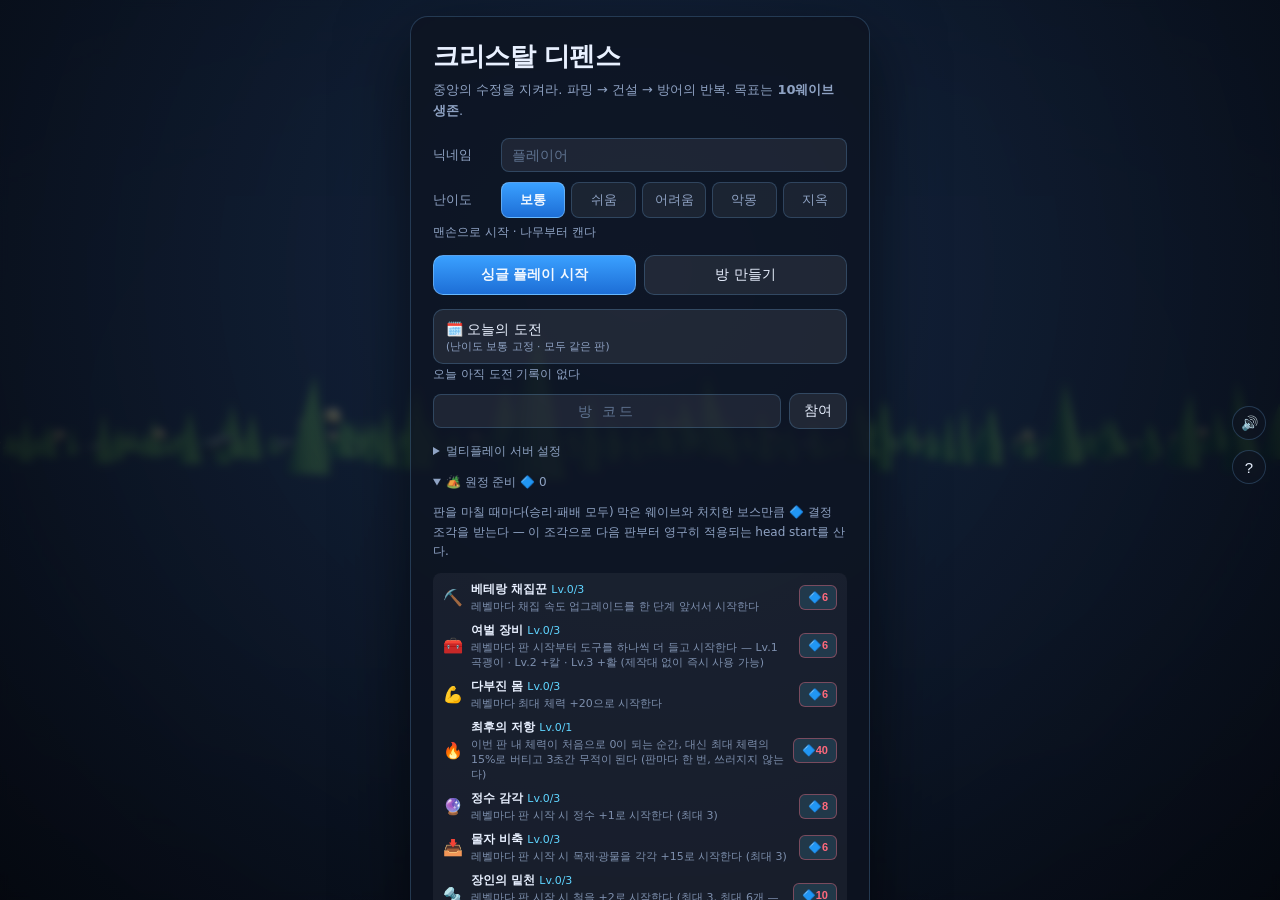
==== commit e49ffda5: "예약 세션 5커밋 복구 + relay.js 보안 상한 + README 개정 예약 세션(01:38 종료)이 origin(24db69c)에 쌓았으나 push 403으로 아티팩트에만 남" ====
--- a/crystal-defense/index.html
+++ b/crystal-defense/index.html
@@ -4,6 +4,9 @@
 <meta charset="utf-8" />
 <meta name="viewport" content="width=device-width, initial-scale=1, maximum-scale=1, user-scalable=no, viewport-fit=cover" />
 <title>크리스탈 디펜스 (Crystal Defense)</title>
+
+
+
 <link rel="stylesheet" href="css/style.css" />
 </head>
 <body>
@@ -13,6 +16,10 @@
 <div id="fx-layer"></div>
 <div id="crystal-warning" class="hidden"></div>
 <div id="blind-overlay" class="hidden"></div>
+<!-- ⚠️ 위험 계약이 발동한 웨이브 내내 화면 가장자리를 옅은 호박색으로 은은하게 물들인다 —
+     크리스탈 위험 경고(빨강, 깜빡임)와는 달리 급박함이 아니라 "지금 이 웨이브 전체가 평소보다
+     세다"는 지속 상태를 알리는 용도라 깜빡이지 않는다. -->
+<div id="risk-vignette" class="hidden"></div>
 
 <!-- ================= HUD ================= -->
 <div id="hud" class="hidden">
@@ -47,9 +54,13 @@
       <button id="btn-wave" class="go">웨이브 시작 <kbd>Enter</kbd></button>
     </div>
     <div id="wave-preview" class="preview hidden"></div>
+    <!-- ⚠️ 위험 계약 — 포탈 봉쇄·전초기지처럼 "장소"에 매인 선택이 아니라 팀이 순수하게
+         "이번 판을 얼마나 세게 받을지"를 정하는 축. 준비 시간에만 눌러 켜고 끌 수 있고,
+         켜진 채로 웨이브가 시작되면 그 한 판만 몬스터가 더 강해지고 보상도 커진다. -->
+    <button id="risk-toggle" class="risk-btn hidden"></button>
     <!-- 떠돌이 상인 — 준비 시간에 가끔만 나타나 이번 준비 시간에만 물건을 판다 -->
     <div id="merchant-panel" class="merchant-panel hidden">
-      <div class="merchant-head">🧳 떠돌이 상인 — 이번 준비 시간에만</div>
+      <div id="merchant-head" class="merchant-head">🧳 떠돌이 상인 — 이번 준비 시간에만</div>
       <div id="merchant-offers" class="merchant-offers"></div>
     </div>
   </div>
@@ -65,8 +76,17 @@
     <div class="bar hp"><i id="hp-fill"></i><span id="hp-text">100 / 100</span></div>
     <div id="harvest-wrap" class="bar harvest hidden"><i id="harvest-fill"></i><span>채집 중…</span></div>
     <div id="dash-wrap" class="bar dash hidden"><i id="dash-fill"></i><span id="dash-text"></span></div>
+    <div id="root-wrap" class="bar root hidden"><i id="root-fill"></i><span id="root-text"></span></div>
+    <div id="crew-wrap" class="bar crew hidden"><i></i><span id="crew-text"></span></div>
     <div id="prompt" class="prompt hidden"></div>
   </div>
+
+  <!-- 정수 스킬 바 — 지금까지 회복·폭발·시간왜곡·긴급방벽·중력균열·정령소환·코어폭주 7종은
+       전부 키보드 단축키로만 썼다(R·T·Y·B·C·N·;). 화면 어디에도 안내가 없어 도움말을 안 읽으면
+       존재 자체를 모를 수 있었고, 모바일은 애초에 누를 방법조차 없었다 — 근접 상호작용과 달리
+       "즉발"이라 지금까지의 #touch-action 방식과도 안 맞아 계속 빠져 있었다. 클릭/탭으로도 똑같이
+       쓸 수 있게 하고, 정수가 부족하면 반투명하게 표시한다. 내용은 CFG.skills에서 그려진다. -->
+  <div id="skill-bar"></div>
 
   <!-- 하단 중앙: 배치/모드 안내 -->
   <div id="build-hint" class="hint"></div>
@@ -106,9 +126,19 @@
     <div id="inv-list" class="inv-list"></div>
   </div>
 
-  <!-- 모바일 컨트롤 — 이동 조이스틱만. 채집·공격은 대상을 직접 탭한다. -->
+  <!-- 모바일 컨트롤 — 이동 조이스틱 + 근접 상호작용 버튼 + 막기/회피 버튼. 채집·공격은
+       대상을 직접 탭한다. 근접 상호작용(포탈 봉쇄·타워 탑승·동물 길들이기)은 데스크톱에서도
+       키를 누르는 방식이라 터치 대상이 없었다 — #prompt가 이미 매 프레임 "지금 뭘 할 수
+       있는지"를 계산해 두므로, 그 문구가 뜬 것에 한해 버튼 하나로 같은 동작을 하게 한다.
+       막기·회피 돌진은 "근처에 서는" 것과 무관해 그 방식이 안 맞으므로, 늘 떠 있는 별도
+       버튼 두 개로 뒀다(둘 다 데스크톱 키 입력을 그대로 흉내 낸다 — 새 게임 로직 없음). -->
   <div id="touch" class="hidden">
     <div id="stick"><i></i></div>
+    <div id="touch-buttons">
+      <button id="touch-action" class="hidden"></button>
+      <button id="touch-dash" title="회피 돌진">💨</button>
+      <button id="touch-block" title="막기(누르는 동안)">🛡️</button>
+    </div>
   </div>
 </div>
 
@@ -134,15 +164,19 @@
       <tr><td>🏹 화살(탄약)</td><td>다른 타워는 한 번 지으면 공짜로 계속 쏘지만, <b>화살탑만은 쏠 때마다 화살을 한 발씩 쓴다</b>. 제작대에서 목재·구리로 한 번에 여러 발씩 만들어 두면 팀 전체의 화살탑이 같이 꺼내 쓴다. 떨어지면 화살탑은 조준만 하고 <b>쏘지 못한다</b>(경고가 뜬다) — 대신 짓는 값이 다른 타워보다 훨씬 싸다</td></tr>
       <tr><td>건설</td><td>인벤토리 <b>건설</b> 탭에서 고르면 배치 모드가 된다 → 좌클릭으로 배치. 벽·타워는 <b>제작대를 먼저 지어야</b> 열린다</td></tr>
       <tr><td>🚪 성문</td><td>벽처럼 몬스터의 길을 막지만(체력은 벽보다 낮다), <b>플레이어는 그대로 통과</b>할 수 있다. 방어선을 완전히 둘러싸도 채집하러 나갈 때마다 벽을 부쉈다 다시 짓는 수고 없이 성문 하나로 드나들면 된다</td></tr>
+      <tr><td>🚩 전초기지</td><td><b>건설 가능 구역 자체를 넓히는</b> 유일한 건물이다. 방어선 밖(크리스탈에서 22 이상 떨어진 곳)에 세우면 그 주위 반경이 새 건설 구역이 되어, 포탈 쪽으로 방어선을 밀어내거나 자원이 몰린 쪽을 영역 안으로 끌어들일 수 있다. 레벨을 올리면 구역이 더 넓어진다. 다만 <b>깃발이 부서지면 그 구역은 사라진다</b> — 이미 지은 건물은 남지만 그 자리에 더는 새로 못 짓는다. 다른 전초기지와 16, 포탈과 9 이내에는 세울 수 없다</td></tr>
       <tr><td>🧺 채집기</td><td>다른 건물과 달리 <b>방어선 밖 어디든</b> 지을 수 있다 — 채집 노드 옆에 놓으면 반경 안 채집 노드를 스스로 캔다. 손으로 캐는 것보다 항상 느리지만 방치해도 알아서 채워진다. 대신 길을 막지 않고, 지나가는 몬스터(특히 건물을 노리는 🪓 약탈자)에게 부서질 수 있다</td></tr>
+      <tr><td>📯 허수아비 유인목</td><td>스스로 공격하지 않는다 — 대신 반경 안의 일반 몬스터가 크리스탈 대신 이것부터 노리게 만든다(보스·건물을 노리는 약탈자·자원을 노리는 도둑너구리처럼 이미 정해진 목표가 있는 부류, 날아다니거나 파묻히는 부류에는 안 통한다). 무리를 원하는 곳으로 끌어와 화력을 몰아 두들기거나, 손이 비는 약한 측면에 세워 시간을 버는 용도. 체력이 낮아 <b>오래 방치하면 부서진다</b> — 부서지면 묶여 있던 몬스터가 다시 크리스탈로 향한다</td></tr>
+      <tr><td>🏮 봉화대</td><td>유인목과 정반대다 — 스스로 공격하지 않고 <b>비행 몬스터(박쥐 등)에게만</b> 통한다(땅 위 몬스터·보스는 완전히 무시한다). 지금까지 비행 몬스터는 타워 화력으로만 막을 수 있었는데, 화력이 비는 방향에 봉화대를 세워 두면 그 경로 자체를 원하는 곳으로 접어 둘 수 있다. 체력이 낮아 <b>오래 방치하면 부서진다</b> — 부서지면 이끌리던 몬스터가 다시 크리스탈로 향한다</td></tr>
       <tr><td>📦 탄약</td><td>공격 타워는 쏠 때마다 <b>종류에 맞는 탄약</b>을 하나씩 쓴다 — 🏹 화살(화살탑·저격탑, <b>목재</b>로 제작대에서) · 💣 포탄(대포탑, <b>광물+철</b>을 화로에서, 발당 단가가 가장 비싸다) · 🧪 원소액(서리탑·독탑, <b>광물+철</b>을 화로에서). 새로 짓거나 업그레이드한 타워는 탄창이 <b>가득 찬 채로</b> 나오니 초반엔 신경 쓸 게 없지만, 바닥나면 남은 부품을 긁어 쏘는 셈이라 <b>피해와 연사가 크게 떨어진다</b>(멈추지는 않는다). 타워 머리 위 얇은 게이지가 남은 탄약이고, 비면 빨갛게 바뀐다. 그래서 "무엇을 짓느냐"가 건설 순간의 한 번짜리 선택이 아니라 <b>계속 먹여 살릴 수 있느냐</b>는 선택이 된다 — 화살탑 도배는 목재만 있으면 유지되지만, 대포탑은 한 방이 센 대신 철을 계속 먹는다</td></tr>
       <tr><td>🔁 재장전</td><td>탄약이 덜 찬 타워 <b>가까이에서</b> <kbd class="rebind" data-action="reload">\</kbd> — 재고에서 꺼내 그 타워 하나를 가득 채운다. 가장 가까운 <b>덜 찬</b> 타워를 고르므로 이미 꽉 찬 타워가 옆에 있어도 상관없다</td></tr>
+      <tr><td>🎯 타워 탑승</td><td>공격 타워 가까이에서 <kbd class="rebind" data-action="crew">`</kbd> 를 누르고 있는 동안 그 타워 하나에 탑승한다 — 공격력 +40%·사거리 +25%로 크게 세지는 대신, 탑승 중에는 <b>이동·공격·채집을 전혀 할 수 없다</b>(막기·회피 돌진도 못 한다). 위험한 순간에 특정 타워 하나를 밀어줄지, 직접 몸으로 싸울지 실시간으로 고르는 선택지 — 키를 떼면 즉시 해제된다</td></tr>
       <tr><td>🏭 병기창</td><td>스스로 공격하지 않지만, <b>반경 안 타워의 탄창을 저절로 채워 준다</b>(재고에서 꺼내 쓰므로 탄약은 계속 만들어 둬야 한다). 정비소가 체력을 자동으로 채우듯 이건 탄약을 채운다 — 덕분에 타워 배치에 축이 하나 늘어난다: 넓게 펴서 사거리를 벌면 손으로 재장전하러 뛰어다녀야 하고, 병기창 주변에 모으면 보급은 편하지만 커버리지가 좁아진다</td></tr>
       <tr><td>🔧 정비소</td><td>스스로 공격하지 않지만, 반경 안 손상된 건물을 <b>자원 없이</b> 초당 일정량씩 저절로 고쳐준다 — 전투 중 벽·타워를 일일이 찾아다니며 수리할 필요가 줄어든다. 여러 개를 겹쳐 지으면 회복량이 그대로 합산된다</td></tr>
       <tr><td>⛺ 치유소</td><td>스스로 공격하지 않지만, 반경 안 <b>플레이어</b>를 초당 일정량씩 회복시켜 준다 — 기본 회복과 달리 <b>전투 중에도, 방금 맞았어도</b> 계속 적용된다. 최전선 바로 뒤에 지어 두면 그 자리 자체가 안전지대가 된다</td></tr>
       <tr><td>🪤 함정</td><td>벽·타워와 달리 <b>길을 막지 않는다</b> — 적이 지나가는 길목 한복판에 심어 두면, 적이 밟는 순간 큰 피해+둔화를 주고 사라지는 1회용이다. 벽 뒤가 아니라 통로 위에 놓는 게 핵심. 🥾 수렁 함정은 같은 자리에 놓는 둘째 함정 — 피해는 적지만 대신 완전히 묶어 세운다(둔화 아님), 묶인 적을 다른 공격으로 마무리하면 추가 피해가 붙는다. 🧨 폭발 함정은 셋째 함정 — 밟은 한 마리가 아니라 반경 안 적 전부에게 피해를 준다, 뭉쳐서 오는 무리에 강하다</td></tr>
       <tr><td>🎯 저격탑</td><td>다른 타워보다 사거리가 훨씬 길고 발사는 느리지만, 사거리 안에서 <b>남은 체력이 가장 많은 적</b>(대개 보스)을 골라 큰 피해를 준다 — 물량은 다른 타워에 맡기고 가장 두꺼운 표적만 전담시키는 용도. 독탑 근처에 지으면 중독된 적에게 추가 피해가 붙는다</td></tr>
-      <tr><td>제작</td><td><b>제작대</b>를 지으면 인벤토리 <b>제작</b> 탭에서 ⛏️ 곡괭이 · 🗡️ 칼 · 🏹 활 · 🔱 창 · 🔨 망치 · 🔗 채찍 · 💣 폭탄가방 · 🛡️ 방패 · ❄️ 얼음도끼 · 🔪 단검을 만든다. 칼은 단단한 일격, <b>활은 실제로 화살을 쏘는 원거리</b>, 창은 좁고 긴 관통, 망치는 느리지만 사방을 강타, 채찍은 대미지 대신 맞은 적을 뒤로 밀쳐내고, 얼음도끼는 맞은 적을 서리탑처럼 잠깐 둔화시키며, 단검은 대미지가 약한 대신 입힌 피해의 일부를 그 자리에서 체력으로 돌려받는다. <b>화로</b>를 지으면 광물을 녹여 ⚙️ 철을 얻는다</td></tr>
+      <tr><td>제작</td><td><b>제작대</b>를 지으면 인벤토리 <b>제작</b> 탭에서 ⛏️ 곡괭이 · 🗡️ 칼 · 🏹 활 · 🔱 창 · 🔨 망치 · 🔗 채찍 · 💣 폭탄가방 · 🛡️ 방패 · ❄️ 얼음도끼 · 🔪 단검 · 📌 낙인침을 만든다. 칼은 단단한 일격, <b>활은 실제로 화살을 쏘는 원거리</b>, 창은 좁고 긴 관통, 망치는 느리지만 사방을 강타, 채찍은 대미지 대신 맞은 적을 뒤로 밀쳐내고, 얼음도끼는 맞은 적을 서리탑처럼 잠깐 둔화시키며, 단검은 대미지가 약한 대신 입힌 피해의 일부를 그 자리에서 체력으로 돌려받고, 낙인침은 대미지가 약한 대신 맞은 적에게 표식을 남겨 그동안 <b>타워를 포함한 모든 피해</b>가 커지게 한다. <b>화로</b>를 지으면 광물을 녹여 ⚙️ 철을 얻는다</td></tr>
       <tr><td>🛡️ 방패</td><td>공격력은 거의 없지만(맨손과 동일), 손에 쥔 채 <b>막기(Q)</b>를 쓰면 피해 경감(65%→80%)과 이동 속도(40%→60%)가 크게 좋아진다 — 다른 무기가 전부 "더 세게 때리는" 선택인 것과 반대로, 이건 "덜 때리고 훨씬 오래 버티는" 선택이다. 최대 강화하면 ⚗️ 특화로 더 단단한 철벽(경감 92%, 대신 더 느림)이나 움직이는 기동방패(경감 72%, 속도 85%)로 갈린다</td></tr>
       <tr><td>🧥 방어구</td><td>손에 든 무기와는 완전히 별개로 <b>몸에 걸치는 세 번째 슬롯</b> — 제작대에서 순서대로 사 입는다(건너뛸 수 없다). 🧥 누비옷(피해 -8%, 속도 그대로) → 🥋 사슬갑옷(피해 -16%, 속도 95%) → 🛡️ 판금갑옷(피해 -26%, 속도 88%) 순으로, 무거워질수록 몬스터의 <b>근접 접촉 공격</b>은 덜 아프지만 그만큼 느려진다(원거리·상태이상·운석 등 광역 피해는 못 막는다 — 막기와 같은 범위). 어떤 무기를 들었든 항상 같이 적용되니, 단검·방패처럼 이미 버티기에 특화된 무기와 겹치면 더 단단해진다</td></tr>
       <tr><td>🏹 활</td><td>손에 들면 공격이 근접 대신 <b>조준한 쪽으로 화살을 쏘는 것</b>으로 바뀐다(사거리 16). 폭탄가방과 달리 자원이 전혀 안 들지만 한 발에 한 마리만 맞고 피해도 낮다 — 안전한 거리에서 꾸준히 점사하는 용도</td></tr>
@@ -155,7 +189,7 @@
       <tr><td>💥 치명타</td><td>근접·활·폭탄가방 공격은 12% 확률로 2배 피해를 낸다(진분홍색 "크리티컬!" 표시) — 협공과 달리 혼자 플레이해도 그대로 터지는 순수 확률 보너스다. 협공과 동시에 뜨면 "크리티컬 협공!"으로 둘 다 겹친다</td></tr>
       <tr><td>장비</td><td>인벤토리 <b>장비</b> 탭에서 고르면 손에 든다. ⛏️ 곡괭이도 쥐어야 바위·광맥을 캘 수 있다</td></tr>
       <tr><td>몬스터</td><td>🧙 주술사는 벽을 무시하고 멀리서 크리스탈을 저격 · 🪓 약탈자는 가장 가까운 건물로 직행해 부순다 · 🦝 도둑너구리(4웨이브부터)는 크리스탈이 아니라 <b>채집 노드</b>로 달려가 자원을 훔친다 — 전투력은 약하니 죽이면 훔친 만큼 그대로 돌려받는다, 못 잡으면 그 노드는 한동안 못 쓴다 · 🦇 박쥐(6웨이브부터)는 벽·함정을 전부 무시하고 하늘로 크리스탈까지 직선 비행한다 — 체력이 낮아 타워로 요격하는 게 사실상 유일한 대응 · 🧨 폭탄병(8웨이브부터)은 죽는 순간 주변에 폭발 피해를 남긴다 — 코앞에서 마무리하면 같이 맞으니 거리를 두고 처리할 것 · 🕳️ 굴착병(9웨이브부터)은 땅속에서 벽뿐 아니라 <b>타워의 조준까지</b> 피해 직선으로 파고든다 — 흙먼지 자국만 보이니 직접 쫓아가 끊거나, 크리스탈 가까이서 떠오르는 순간(그때부터 타워도 맞힐 수 있다)을 노려야 한다. 땅 위 함정은 파묻힌 채로도 그대로 맞는다 · 🥁 지휘관(10웨이브부터)은 주기적으로 진군의 함성을 울려 반경 안 무리 전체를 잠깐 크게 빠르게 만든다 — 체력은 낮으니 먼저 잡으면 뒤따르는 무리가 다시 느려진다</td></tr>
-      <tr><td>🏹 사냥과 요리</td><td><b>준비 시간에만</b> 맵 바깥쪽에 야생 동물이 돌아다닌다 — 🐇 토끼(빠르고 잘 도망친다) · 🦌 사슴 · 🐗 멧돼지(<b>도망치지 않고 때리면 오히려 달려들어 들이받는다</b>) · 🦊 여우 · 🐺 늑대(<b>도망치지 않고 오히려 나를 먼저 쫓아온다</b>, 죽이는 대신 길들일 수도 있다 — 아래 동물 길들이기 참고) · 🐻 곰(멧돼지처럼 맞아야 반격하지만 체력·공격력이 훨씬 세고 더 오래 쫓아온다) · 👑 전설의 사슴왕(9웨이브부터, <b>가장 희귀하다</b> — 여우처럼 도망치다가도 맞으면 곰보다 세게 반격한다, 죽이는 대신 길들일 수도 있다 — 아래 동물 길들이기 참고). 잡으면 자원이 아니라 <b>생고기</b>가 나오고, 생고기는 그대로는 쓸모가 없다 — <b>화로</b>에서 목재를 태워 구워 먹어야 <b>다음 웨이브 한 판</b> 동안 효과가 붙는다: 🍢 토끼 꼬치(이동 속도 +18%) · 🥩 사슴 스테이크(최대 체력 +40, 즉시 회복) · 🍖 멧돼지 구이(근접 공격력 +25%) · 🍲 여우 스튜(근접 피격 시 받은 피해의 25%를 공격자에게 반사) · 🍗 늑대 다리 구이(몬스터 근접 공격 피해 -15%) · 🥓 곰 훈제육(다음 웨이브 동안 <b>전투 중에도</b> 초당 체력 3 자동 회복) · 🍽️ 전설 사슴 구이(근접 치명타 확률 +15%p). 웨이브가 시작되면 동물은 전부 흩어져 사라지니, 짧은 준비 시간을 <b>채집·건설·업그레이드·사냥</b> 중 어디에 쓸지가 매번 선택이 된다</td></tr>
+      <tr><td>🏹 사냥과 요리</td><td><b>준비 시간에만</b> 맵 바깥쪽에 야생 동물이 돌아다닌다 — 🐇 토끼(빠르고 잘 도망친다) · 🦌 사슴 · 🐗 멧돼지(<b>도망치지 않고 때리면 오히려 달려들어 들이받는다</b>) · 🦊 여우 · 🐺 늑대(<b>도망치지 않고 오히려 나를 먼저 쫓아온다</b>, 죽이는 대신 길들일 수도 있다 — 아래 동물 길들이기 참고) · 🐻 곰(멧돼지처럼 맞아야 반격하지만 체력·공격력이 훨씬 세고 더 오래 쫓아온다) · 👑 전설의 사슴왕(9웨이브부터, <b>가장 희귀하다</b> — 여우처럼 도망치다가도 맞으면 곰보다 세게 반격한다, 죽이는 대신 길들일 수도 있다 — 아래 동물 길들이기 참고) · 🦅 매(5웨이브부터, <b>유일하게 하늘을 난다</b> — 도망 반경이 가장 길어 다섯 중 가장 접근하기 어렵다, 죽이는 대신 길들일 수도 있다 — 아래 동물 길들이기 참고). 잡으면 자원이 아니라 <b>생고기</b>가 나오고, 생고기는 그대로는 쓸모가 없다 — <b>화로</b>에서 목재를 태워 구워 먹어야 <b>다음 웨이브 한 판</b> 동안 효과가 붙는다: 🍢 토끼 꼬치(이동 속도 +18%) · 🥩 사슴 스테이크(최대 체력 +40, 즉시 회복) · 🍖 멧돼지 구이(근접 공격력 +25%) · 🍲 여우 스튜(근접 피격 시 받은 피해의 25%를 공격자에게 반사) · 🍗 늑대 다리 구이(몬스터 근접 공격 피해 -15%) · 🥓 곰 훈제육(다음 웨이브 동안 <b>전투 중에도</b> 초당 체력 3 자동 회복) · 🍽️ 전설 사슴 구이(근접 치명타 확률 +15%p) · 🍡 매 꼬치구이(다음 웨이브 동안 타워 사거리 +15%). 웨이브가 시작되면 동물은 전부 흩어져 사라지니, 짧은 준비 시간을 <b>채집·건설·업그레이드·사냥</b> 중 어디에 쓸지가 매번 선택이 된다</td></tr>
       <tr><td>🦀 보물게</td><td>3웨이브부터 전투 중 가끔 튀어나와 공격은 안 하고 도망만 다닌다. 시간 안에 못 잡으면 보상 없이 사라지니 지금 하던 걸 멈추고 쫓아갈지 판단해야 한다 — 잡으면 목재·광물을 두둑히 챙긴다</td></tr>
       <tr><td>🕵️ 정찰병</td><td>4웨이브부터 <b>준비 시간에만</b> 가끔 나타나 가장 가까운 포탈로 도망친다(공격은 안 한다). 포탈에 닿기 전에 처치하면 보상만 받지만, 놓치면 <b>다음 웨이브 전체가 살짝 강해진다</b>(체력·공격력 +12%) — 보물게와 반대로 "잡으면 이득"이 아니라 "놓치면 손해"라, 짓거나 캐던 걸 멈추고 쫓아갈지 판단해야 한다. 사냥감(wild)과 달리 타워도 자동으로 조준해 같이 잡아준다</td></tr>
       <tr><td>🪨 돌 파수꾼</td><td>5웨이브부터 <b>준비 시간에만</b>, 사냥감보다 훨씬 드물게 한 번에 하나만 나타난다. 다른 야생 동물과 달리 <b>전혀 움직이지 못한다</b> — 대신 다가가 때리면 사냥감 중 가장 세게 반격한다. 생고기가 아니라 그 자리에 쌓아둔 <b>목재·광물을 통째로</b> 주는 유일한 야생 동물 — "이번 웨이브 버프"가 아니라 "건설 자재"를 위해 체력을 걸지 판단하는 만남이다</td></tr>
@@ -174,8 +208,8 @@
       <tr><td>♾️ 축복</td><td>엔드리스 모드에서 3웨이브마다 준비 시간이 멈추고 영구 버프 2개 중 하나를 고른다(공격력·타워 공격력·스킬 비용·즉시 회복). 표준 10웨이브에는 나오지 않는다</td></tr>
       <tr><td>🏺 유물</td><td>보스를 처치할 때마다(표준 10웨이브의 5·10웨이브 포함) 준비 시간이 멈추고 영구 유물 2개 중 하나를 고른다 — ⏳ 준비 시간 연장 · 💚 즉시 회복 · ☠️ 근접 공격 맹독 확률 · 💪 위기 시 피해 보너스 강화 · 👟 이동 속도 영구 증가 · 🔥 모든 타워 공격력 영구 증가 · ⏩ 무기 공격 속도 영구 증가 · 🎒 타워 발사 시 25% 확률로 탄약 미소모 · 🍀 근접 공격 치명타 확률 증가 · 🩹 쓰러졌을 때 부활 시간 40% 단축 · 🦅 모든 타워 사거리 영구 증가 · 🐾 길들인 동료 공격력 영구 증가(동료가 없으면 효과 없음) · 💀 근접 공격력 +35% 대신 크리스탈 최대 체력 -150(유일한 트레이드오프 유물, 중첩 가능) · 💠 웨이브 클리어 시 정수 +1(중첩 가능). 축복과 달리 표준 캠페인에서도 뜬다. 인벤토리 <b>유물</b> 탭에서 지금까지 이 판에서 고른 것을 전부 다시 볼 수 있다</td></tr>
       <tr><td>💎 크리스탈 강화</td><td>인벤토리 <b>크리스탈</b> 탭에서 정수(💠)로 크리스탈 자체를 영구히 키운다: 💪 강화(최대 체력 +150) · 💚 재생(초당 자동 회복) · ⚡ 오라(주변 적에게 주기 피해) · 🪞 반사(크리스탈을 때린 적에게 받은 피해 일부를 그대로 돌려줌) · 💀 심판(반경 안에서 체력 15% 이하로 떨어진 적을 즉시 처치, 보스는 면역) · 💥 충격파(8초마다 반경 안 적을 크리스탈 반대편으로 밀쳐냄, 레벨이 오를수록 더 멀리) · 🕊️ 가호(반경 안에서 직접 공격한 플레이어는 그 피해의 일부를 체력으로 돌려받는다 — 크리스탈 곁을 지키며 싸울수록 유리해진다) · 🔔 공명(반경 안에서 둔화·속박된 적에게만 1초마다 추가 피해 — 서리탑·얼음도끼·설원 지형처럼 묶어 두는 수단과 궁합이 좋다) · 🎯 군수(반경 안 타워는 공격력이 늘어난다 — 크리스탈 근처에 방어선을 두텁게 쌓을수록 유리해진다). 각 5레벨까지, 레벨이 오를수록 비용도 오른다 — 지킬 대상이 강해지면 후반에 방어선을 좁혀 버티는 선택지가 생긴다</td></tr>
-      <tr><td>특수 웨이브</td><td>3웨이브마다(보스 웨이브 제외) 성격이 다른 웨이브가 섞인다: 🏃 러시(러너 대량, 물량전) · 🏰 공성(브루트+약탈자, 건물이 표적) · ⭐ 정예전(수는 적지만 전부 정예) · 🌀 결계(전부 결계를 둘러 타워가 조준 못함) · 💉 치유단(치유사가 잔뜩 섞여 서로 회복, 먼저 솎아내야 함) · 🥁 돌격대(지휘관 여러 명이 러너 무리를 이끈다, 21웨이브부터 — 지휘관부터 끊지 않으면 무리 전체가 계속 빨라진다) · 🕳️ 땅굴 습격(굴착병 대거 파묻힌 채 접근, 24웨이브부터 — 보루 Lv.2 이상(또는 감시탑) 없이는 타워 화력 상당수가 못 맞춘다) · 🧙 저격전(주술사 대거 몰려온다, 27웨이브부터 — 벽 뒤에서도 사거리 안이면 크리스탈을 직접 저격한다) · 🩸 혈투(몬스터 전부가 흡혈 상태, 33웨이브부터 — 살짝살짝 때리면 오히려 회복하니 한 마리씩 확실히 끊어야 함) · 🛡️ 철벽 군단(전부 방패를 두르고 나온다, 36웨이브부터 — 정면 공격이 크게 줄어드니 측면·후방으로 돌거나 협공해야 한다) · 🦝 약탈(도둑너구리 무리가 크리스탈 대신 자원 노드로 흩어져 달려간다, 39웨이브부터 — 방어선을 지키고만 있으면 크리스탈은 안전해도 자원이 그대로 사라지니, 쫓아가서 잡아야 한다) · 🔒 면역 군단(전부 둔화·속박·중독을 무시한다, 42웨이브부터 — 서리탑·독탑·덫탑이 안 먹히니 화살탑·대포탑·저격탑 같은 순수 화력과 보루 버프로 밀어붙여야 한다) · 🦾 중장갑 군단(전부 중장갑을 둘렀다, 48웨이브부터 — 타워 피해가 30%로 줄어드니 근접·활·폭탄가방·정수 스킬로 직접 뚫어야 한다) · 👻 환영 군단(전부 환영에 씌워졌다, 51웨이브부터 — 정반대로 직접 조준한 근접·활·폭탄가방 공격이 크게 약해지니 타워·정수 스킬에 맡겨야 한다) · ➗ 분열 군단(전부 분열 상태로 나온다, 54웨이브부터 — 죽여도 더 약한 두 마리로 갈라지니, 눈에 보이는 수만 믿고 화력을 나누면 오히려 무리가 불어난다. 대포탑·독탑·폭탄가방·망치처럼 범위 공격이 확산을 억제하는 데 유리하다) · 🌵 가시 군단(전부 가시를 두르고 나온다, 57웨이브부터 — 근접으로 때릴 때마다 그 피해의 상당량을 그대로 돌려받는다, 무기 강화가 잘 됐을수록 더 아프니 이번만큼은 타워·활·폭탄가방 같은 원거리 위주로 막아야 한다) · 💚 재생 군단(전부 재생 상태로 나온다, 63웨이브부터 — 3초만 안 맞으면 체력이 도로 차오르니, 화력을 흩어놓지 말고 한 마리씩 확실히 끝내거나 광역기로 몰아쳐야 한다). 준비 시간 웨이브 예고에 노란 배지로 미리 알려준다</td></tr>
-      <tr><td>보스</td><td>5웨이브마다 💀 파괴자 · 🧊 서리 군주 · 🔇 침묵의 군주 · 🦂 갈취자 · 🗿 강철 수호자 · 🌘 정수 포식자 · 🌪️ 질풍 군주 · 🔮 저주의 군주 · 🌿 치유의 군주 · 🧲 자성 군주 · 🌑 칠흑 군주가 55웨이브 주기로 돌아가며 등장한다. 체력이 깎일 때마다 파괴자·서리 군주·치유의 군주는 <b>잡졸을 소환</b>하고(서리 군주는 전부 🛡️ 방패 변종), 침묵의 군주는 <b>발밑에 침묵 장판</b>을 깔아 반경 안 타워를 전부 멈추며, 갈취자는 <b>팀 자원을 훔쳐 체력을 회복</b>하고, 강철 수호자는 <b>자기 몸에 방벽을 둘러 받는 피해를 크게 줄이며</b>(캐스팅 중에 화력을 몰아야 손해를 줄인다), 정수 포식자는 <b>팀 정수를 훔친 만큼 체력을 회복</b>하고(정수가 없으면 회복도 없다), 질풍 군주는 소환·침묵·약탈 대신 <b>크리스탈 코앞으로 순간이동</b>하며(벽으로 짠 미로를 그대로 건너뛰므로 크리스탈 바로 옆도 반드시 지켜야 한다, 착지 지점 근처 플레이어는 충격파 피해를 입는다), 저주의 군주는 유일하게 <b>자기 위치와 무관하게</b> 방어선 어딘가의 공격 타워 하나를 무작위로 저주해 잠시 멈춘다 — 화력을 한곳에 몰아 지으면 그만큼 한 번에 잃는다. 치유의 군주는 소환에 더해 <b>상시로 주변 아군 전체를 서서히 회복</b>시킨다 — 무리를 그대로 두면 다 같이 안 죽으니, 광역기가 없다면 이 보스부터 끊어야 한다. 자성 군주는 <b>플레이어의 위치 자체를 끌어당긴다</b> — 반경 9 안에 있으면 근접 사거리까지 강제로 끌려온다(미리 벌어져 있거나 발동 직전 회피 돌진으로만 피할 수 있다). 칠흑 군주는 유일하게 <b>피해도 이동 강제도 없다</b> — 대신 어둠을 터뜨려 반경 안 플레이어의 미니맵에서 잠깐 몬스터 표시를 지운다, 다른 위협과 겹치면 대응할 방향을 놓치기 쉽다. 멀리 있으면 전부 <b>크리스탈로 돌진</b>해 지나는 건물을 부순다. 전부 <b>예고가 먼저 뜨니</b> 그때 대응할 것. <b>🔥 최후의 발악</b> — 종류를 가리지 않고 체력이 15% 아래로 떨어지면 모든 보스가 한 번씩 속도·공격력이 오르며 붉게 물든다 — 각자의 소환·침묵 같은 패턴과 별개로 걸리는 마지막 고비이니, 그 순간을 보면 화력을 몰아 빨리 끝내는 편이 낫다. <b>⚠️⚠️ 엔드리스로 11종을 한 바퀴(55웨이브) 다 돌고 나면</b>, 그다음 바퀴부터는 보스 웨이브마다 보스가 <b>둘씩</b> 함께 나온다(바퀴마다 다른 조합)</td></tr>
+      <tr><td>특수 웨이브</td><td>3웨이브마다(보스 웨이브 제외) 성격이 다른 웨이브가 섞인다: 🏃 러시(러너 대량, 물량전) · 🏰 공성(브루트+약탈자, 건물이 표적) · ⭐ 정예전(수는 적지만 전부 정예) · 🌀 결계(전부 결계를 둘러 타워가 조준 못함) · 💉 치유단(치유사가 잔뜩 섞여 서로 회복, 먼저 솎아내야 함) · 🥁 돌격대(지휘관 여러 명이 러너 무리를 이끈다, 21웨이브부터 — 지휘관부터 끊지 않으면 무리 전체가 계속 빨라진다) · 🕳️ 땅굴 습격(굴착병 대거 파묻힌 채 접근, 24웨이브부터 — 보루 Lv.2 이상(또는 감시탑) 없이는 타워 화력 상당수가 못 맞춘다) · 🧙 저격전(주술사 대거 몰려온다, 27웨이브부터 — 벽 뒤에서도 사거리 안이면 크리스탈을 직접 저격한다) · 🩸 혈투(몬스터 전부가 흡혈 상태, 33웨이브부터 — 살짝살짝 때리면 오히려 회복하니 한 마리씩 확실히 끊어야 함) · 🛡️ 철벽 군단(전부 방패를 두르고 나온다, 36웨이브부터 — 정면 공격이 크게 줄어드니 측면·후방으로 돌거나 협공해야 한다) · 🦝 약탈(도둑너구리 무리가 크리스탈 대신 자원 노드로 흩어져 달려간다, 39웨이브부터 — 방어선을 지키고만 있으면 크리스탈은 안전해도 자원이 그대로 사라지니, 쫓아가서 잡아야 한다) · 🔒 면역 군단(전부 둔화·속박·중독을 무시한다, 42웨이브부터 — 서리탑·독탑·덫탑이 안 먹히니 화살탑·대포탑·저격탑 같은 순수 화력과 보루 버프로 밀어붙여야 한다) · 🦾 중장갑 군단(전부 중장갑을 둘렀다, 48웨이브부터 — 타워 피해가 30%로 줄어드니 근접·활·폭탄가방·정수 스킬로 직접 뚫어야 한다) · 👻 환영 군단(전부 환영에 씌워졌다, 51웨이브부터 — 정반대로 직접 조준한 근접·활·폭탄가방 공격이 크게 약해지니 타워·정수 스킬에 맡겨야 한다) · ➗ 분열 군단(전부 분열 상태로 나온다, 54웨이브부터 — 죽여도 더 약한 두 마리로 갈라지니, 눈에 보이는 수만 믿고 화력을 나누면 오히려 무리가 불어난다. 대포탑·독탑·폭탄가방·망치처럼 범위 공격이 확산을 억제하는 데 유리하다) · 🌵 가시 군단(전부 가시를 두르고 나온다, 57웨이브부터 — 근접으로 때릴 때마다 그 피해의 상당량을 그대로 돌려받는다, 무기 강화가 잘 됐을수록 더 아프니 이번만큼은 타워·활·폭탄가방 같은 원거리 위주로 막아야 한다) · 💚 재생 군단(전부 재생 상태로 나온다, 63웨이브부터 — 3초만 안 맞으면 체력이 도로 차오르니, 화력을 흩어놓지 말고 한 마리씩 확실히 끝내거나 광역기로 몰아쳐야 한다) · 😡 광폭 군단(전부 체력이 절반 밑으로 떨어지는 순간 속도·공격력이 오른다, 66웨이브부터 — 되돌아가지 않으니 마무리를 못 짓고 끌면 이미 다친 놈들이 하나둘 동시에 빨라지고 세진다, 오래 끌지 말고 각개격파로 확실히 끝내야 한다) · 💨 질주 군단(전부 무작위 타이밍에 주기적으로 폭발적으로 튀어나간다, 69웨이브부터 — 서로 안 맞춰 튀어나오니 언제 누가 돌진할지 예측할 수 없다, 서리탑을 넓게 깔아 눌러 앉히거나 화력을 촘촘히 배치해야 한다). 준비 시간 웨이브 예고에 노란 배지로 미리 알려준다</td></tr>
+      <tr><td>보스</td><td>5웨이브마다 💀 파괴자 · 🧊 서리 군주 · 🔇 침묵의 군주 · 🦂 갈취자 · 🗿 강철 수호자 · 🌘 정수 포식자 · 🌪️ 질풍 군주 · 🔮 저주의 군주 · 🌿 치유의 군주 · 🧲 자성 군주 · 🌑 칠흑 군주 · 🕸️ 속박 군주 · 👯 분열 군주가 65웨이브 주기로 돌아가며 등장한다. 체력이 깎일 때마다 파괴자·서리 군주·치유의 군주·분열 군주는 <b>잡졸을 소환</b>하고(서리 군주는 전부 🛡️ 방패 변종), 침묵의 군주는 <b>발밑에 침묵 장판</b>을 깔아 반경 안 타워를 전부 멈추며, 갈취자는 <b>팀 자원을 훔쳐 체력을 회복</b>하고, 강철 수호자는 <b>자기 몸에 방벽을 둘러 받는 피해를 크게 줄이며</b>(캐스팅 중에 화력을 몰아야 손해를 줄인다), 정수 포식자는 <b>팀 정수를 훔친 만큼 체력을 회복</b>하고(정수가 없으면 회복도 없다), 질풍 군주는 소환·침묵·약탈 대신 <b>크리스탈 코앞으로 순간이동</b>하며(벽으로 짠 미로를 그대로 건너뛰므로 크리스탈 바로 옆도 반드시 지켜야 한다, 착지 지점 근처 플레이어는 충격파 피해를 입는다), 저주의 군주는 유일하게 <b>자기 위치와 무관하게</b> 방어선 어딘가의 공격 타워 하나를 무작위로 저주해 잠시 멈춘다 — 화력을 한곳에 몰아 지으면 그만큼 한 번에 잃는다. 치유의 군주는 소환에 더해 <b>상시로 주변 아군 전체를 서서히 회복</b>시킨다 — 무리를 그대로 두면 다 같이 안 죽으니, 광역기가 없다면 이 보스부터 끊어야 한다. 자성 군주는 <b>플레이어의 위치 자체를 끌어당긴다</b> — 반경 9 안에 있으면 근접 사거리까지 강제로 끌려온다(미리 벌어져 있거나 발동 직전 회피 돌진으로만 피할 수 있다). 칠흑 군주는 <b>피해도 이동 강제도 없다</b> — 대신 어둠을 터뜨려 반경 안 플레이어의 미니맵에서 잠깐 몬스터 표시를 지운다, 다른 위협과 겹치면 대응할 방향을 놓치기 쉽다. 속박 군주는 거미줄을 터뜨려 반경 안 플레이어 전원을 잠시 <b>제자리에 묶는다</b>(공격·채집은 그대로 가능, 발동 직전 회피 돌진으로만 피할 수 있다). 분열 군주는 유일하게 <b>죽는 순간이 진짜 끝이 아니다</b> — 체력이 다 떨어지면 사라지는 대신 더 약한 두 마리로 갈라져 계속 싸운다, 그 둘까지 마저 처치해야 웨이브가 끝난다. 멀리 있으면 전부 <b>크리스탈로 돌진</b>해 지나는 건물을 부순다. 전부 <b>예고가 먼저 뜨니</b> 그때 대응할 것. <b>🔥 최후의 발악</b> — 종류를 가리지 않고 체력이 15% 아래로 떨어지면 모든 보스가 한 번씩 속도·공격력이 오르며 붉게 물든다 — 각자의 소환·침묵 같은 패턴과 별개로 걸리는 마지막 고비이니, 그 순간을 보면 화력을 몰아 빨리 끝내는 편이 낫다. <b>⚠️⚠️ 엔드리스로 13종을 한 바퀴(65웨이브) 다 돌고 나면</b>, 그다음 바퀴부터는 보스 웨이브마다 보스가 <b>둘씩</b> 함께 나온다(바퀴마다 다른 조합)</td></tr>
       <tr><td>⚗️ 특화</td><td>최대 레벨(Lv.3)에 도달한 전투 타워를 <b>업그레이드 모드로 다시 클릭</b>하면, 또는 최대 레벨까지 강화한 무기를 인벤토리 <b>제작</b> 탭에서 클릭하면, 두 갈래 중 하나를 골라 성격을 영구히 바꾼다(되돌릴 수 없다) — 같은 타워·무기라도 특화에 따라 역할이 크게 갈린다</td></tr>
       <tr><td>업그레이드</td><td><kbd class="rebind" data-action="upgrade">U</kbd> 후 건물 클릭</td></tr>
       <tr><td>수리</td><td><kbd class="rebind" data-action="repair">G</kbd> 후 건물 클릭 (손상 비례 자원 소모)</td></tr>
@@ -187,8 +221,9 @@
       <tr><td>🌋 코어 폭주</td><td><kbd class="rebind" data-action="skillOverload">;</kbd> — 다른 여섯 정수 스킬과 달리 고정 비용이 없다. <b>지금 가진 정수를 한 톨도 남김없이 전부 태워</b>, 그 개수만큼 위력이 커지는 거대한 범위 폭발을 일으킨다(최소 정수 5 필요). 아껴서 크리스탈 강화·서리탑에 쓸지, 지금 위기를 이걸로 넘길지 — 정수를 쓰는 다른 모든 것과 저울질하게 만드는 유일한 "전부 걸기" 스킬</td></tr>
       <tr><td>🌌 중력 균열</td><td>다른 스킬과 달리 내 발밑이 아니라 <b>조준한 지점</b>에 3.5초간 열린다. 반경 안의 적을 중심으로 끌어당기지만 <b>피해는 0</b> — 혼자서는 아무것도 못 죽인다. 흩어진 무리를 한 덩어리로 뭉쳐 놓고 💣 대포탑·🎇 융단폭격·폭탄가방·☄️ 운석 같은 범위 공격을 겹치는 용도다. 보스는 면역이고, 한 번에 하나만 열 수 있다</td></tr>
       <tr><td>🧚 정령 소환</td><td>즉발이 아니라 <b>10초간 지속</b>되는 유일한 스킬 — 나를 따라다니며 근처 적을 알아서 찾아가 공격한다. 타워와 똑같은 규칙이 적용돼(🌀 결계 몹·파묻힌 🕳️ 굴착병은 못 때린다) 그런 상대는 직접 처리해야 한다. 팀 전체 1마리까지만 부를 수 있다</td></tr>
-      <tr><td>🐾 동물 길들이기</td><td>🦊 여우·🐺 늑대·🐻 곰·👑 전설의 사슴왕 근처에서 <kbd class="rebind" data-action="tame">Z</kbd> — 🐇 토끼·🦌 사슴·🐗 멧돼지 생고기 2개를 미끼로 써서 시도한다(성공 확률은 동물마다 다르고, 마주치는 것부터 가장 드문 사슴왕이 성공률도 가장 낮다 — 실패해도 미끼는 사라진다). 성공하면 그 동물이 <b>영구 동료</b>가 되어 정령처럼 나를 따라다니며 알아서 근처 적을 공격한다 — 정수도, 재시전도 필요 없다. 팀 전체 1마리까지만 둘 수 있다. 이미 동료가 있으면 같은 <kbd class="rebind" data-action="tame">Z</kbd>가 대신 <b>먹이주기</b>가 된다 — 생고기 3개로 레벨을 올려(최대 3) 공격력·공격속도를 키우고 몸집도 조금씩 커진다. 다른 동물로 바꾸고 싶으면 <kbd class="rebind" data-action="releasePet">]</kbd>로 놓아줄 수 있다(레벨은 사라지고 다시 빈 슬롯이 된다)</td></tr>
+      <tr><td>🐾 동물 길들이기</td><td>🦊 여우·🐺 늑대·🐻 곰·👑 전설의 사슴왕·🦅 매 근처에서 <kbd class="rebind" data-action="tame">Z</kbd> — 🐇 토끼·🦌 사슴·🐗 멧돼지 생고기 2개를 미끼로 써서 시도한다(성공 확률은 동물마다 다르고, 마주치는 것부터 가장 드문 사슴왕이 성공률도 가장 낮다 — 실패해도 미끼는 사라진다). 성공하면 그 동물이 <b>영구 동료</b>가 되어 정령처럼 나를 따라다니며 알아서 근처 적을 공격한다 — 매만 유일하게 목표에서 거리를 두고 쏘는 원거리 동료다. 정수도, 재시전도 필요 없다. 팀 전체 1마리까지만 둘 수 있다. 이미 동료가 있으면 같은 <kbd class="rebind" data-action="tame">Z</kbd>가 대신 <b>먹이주기</b>가 된다 — 생고기 3개로 레벨을 올려(최대 3) 공격력·공격속도를 키우고 몸집도 조금씩 커진다. 다른 동물로 바꾸고 싶으면 <kbd class="rebind" data-action="releasePet">0</kbd>로 놓아줄 수 있다(레벨은 사라지고 다시 빈 슬롯이 된다)</td></tr>
       <tr><td>🪨 포탈 봉쇄</td><td><b>준비 시간에만</b> 열려 있는 포탈 옆에서 <kbd class="rebind" data-action="sealPortal">/</kbd> — 목재·광물을 태워 그 포탈을 <b>다음 웨이브 한 판 동안</b> 막는다. 몬스터 총수는 그대로지만 나머지 포탈에 더 몰리므로, 방어선을 넓게 펼 여유가 없을 때 한쪽을 확실히 틀어막는 대신 다른 쪽이 더 거세지는 선택이 된다. 비용은 웨이브가 오를수록 오르고, 마지막 남은 포탈은 막을 수 없다 — 다음 웨이브가 지나면 자동으로 풀리니 계속 쓰려면 매번 다시 자원을 써야 한다</td></tr>
+      <tr><td>⚠️ 위험 계약</td><td>웨이브 패널의 "위험 계약" 버튼을 <b>준비 시간에만</b> 눌러 켜고 끌 수 있다 — 자원 소모 없이, 켜진 채로 웨이브가 시작되면 <b>그 한 판에만</b> 몬스터 체력·공격력이 늘고 자원·정수 보상도 그만큼 커진다. 웨이브가 시작되는 순간 자동으로 꺼지므로 계속 걸려면 매 웨이브 다시 켜야 한다 — 방어선이 여유로운 판을 골라 위험을 자청하는 선택지</td></tr>
       <tr><td>카메라</td><td>우클릭 드래그 회전 · 휠 확대/축소</td></tr>
       <tr><td>취소</td><td><kbd class="rebind" data-action="cancel">Esc</kbd> 또는 우클릭</td></tr>
       <tr><td>🎵 배경음악</td><td>준비 시간엔 잔잔하게, 전투엔 긴박하게, 보스 웨이브엔 더 무겁게 — 웨이브 흐름에 맞춰 자동으로 바뀐다. 아래에서 효과음과 별도로 음량 조절 가능</td></tr>
@@ -332,11 +367,6 @@
     <button id="btn-again" class="ghost">다시 하기</button>
   </div>
 </div>
-
-
-
-
-
 <script type="module" src="js/main.js"></script>
 </body>
 </html>
--- a/crystal-defense/css/style.css
+++ b/crystal-defense/css/style.css
@@ -94,9 +94,12 @@
 .bar span {
   position: absolute; inset: 0; display: flex; align-items: center; justify-content: center;
   font-size: 11px; text-shadow: 0 1px 2px rgba(0,0,0,0.8); font-variant-numeric: tabular-nums;
+  white-space: nowrap; overflow: hidden; text-overflow: ellipsis; padding: 0 4px;
 }
 .bar.hp i { background: linear-gradient(90deg, #ff6a7d, #ffb36a); }
 .bar.harvest i { background: linear-gradient(90deg, #b98a4d, #ffd88a); }
+.bar.root i { background: linear-gradient(90deg, #7c3aed, #c084fc); }
+.bar.crew i { background: linear-gradient(90deg, #d4af37, #ffe58a); }
 .wave-row { display: flex; align-items: center; gap: 10px; margin-top: 8px; }
 #wave-label { font-weight: 700; }
 .state { color: var(--warn); flex: 1; }
@@ -110,6 +113,15 @@
 .preview { margin-top: 6px; display: flex; gap: 10px; font-size: 12px; color: var(--dim); }
 .preview b { color: var(--text); font-weight: 700; margin-left: 2px; }
 .preview .boss { color: var(--bad); font-weight: 700; }
+.risk-btn {
+  display: block; width: 100%; margin-top: 8px; padding: 6px 10px; border-radius: 8px;
+  background: rgba(255,255,255,0.06); border: 1px solid var(--line); color: var(--dim);
+  font: inherit; font-size: 11px; text-align: left; cursor: pointer; transition: all 0.12s;
+}
+.risk-btn:hover { border-color: var(--warn); color: var(--text); }
+.risk-btn.armed {
+  background: rgba(255,157,74,0.18); border-color: var(--warn); color: var(--text); font-weight: 700;
+}
 .preview.boss-wave { padding: 3px 6px; border-radius: 6px; background: rgba(255,106,125,0.1); animation: bossPulse 1.4s ease-in-out infinite; }
 @keyframes bossPulse {
   0%, 100% { box-shadow: 0 0 0 rgba(255,106,125,0); }
@@ -158,6 +170,25 @@
 #player-panel { left: 14px; bottom: 92px; width: 220px; display: flex; flex-direction: column; gap: 6px; }
 .prompt { font-size: 12px; color: var(--warn); }
 
+/* ---------- 정수 스킬 바 ---------- */
+#skill-bar {
+  position: fixed; left: 14px; bottom: 172px; display: flex; gap: 5px; z-index: 5;
+}
+.skill-btn {
+  position: relative; width: 40px; height: 40px; border-radius: 10px; padding: 0;
+  background: rgba(14,20,33,0.85); border: 1px solid var(--line); color: var(--text);
+  font-family: inherit; display: flex; flex-direction: column; align-items: center; justify-content: center;
+  cursor: pointer; transition: opacity 0.12s, border-color 0.12s;
+}
+.skill-btn .ic { font-size: 17px; line-height: 1; }
+.skill-btn b {
+  position: absolute; right: -3px; bottom: -3px; min-width: 13px; height: 13px; line-height: 13px;
+  border-radius: 7px; background: rgba(95,212,255,0.9); color: #06121c; font-size: 8px; font-weight: 700;
+  text-align: center; padding: 0 2px;
+}
+.skill-btn.lack { opacity: 0.4; }
+.skill-btn:hover { border-color: var(--cyan); }
+
 /* ---------- 인벤토리 열기 버튼 ---------- */
 .inv-open {
   position: fixed; left: 50%; bottom: 16px; transform: translateX(-50%);
@@ -211,6 +242,12 @@
   animation: crystalPulse 1.1s ease-in-out infinite;
 }
 @keyframes crystalPulse { 0%, 100% { opacity: 0.35; } 50% { opacity: 0.9; } }
+
+/* ---------- ⚠️ 위험 계약 발동 중 (은은하게, 깜빡이지 않음 — 크리스탈 위험 경고와 구분) ---------- */
+#risk-vignette {
+  position: fixed; inset: 0; pointer-events: none; z-index: 3;
+  box-shadow: inset 0 0 110px 16px rgba(255, 157, 74, 0.28);
+}
 
 /* ---------- 칠흑 군주의 암흑 (미니맵 몬스터 표시가 가려지는 동안 화면 가장자리가 어두워짐) ---------- */
 #blind-overlay {
@@ -253,7 +290,7 @@
 
 /* ---------- 오버레이(로비/결과) ---------- */
 .overlay {
-  position: fixed; inset: 0; z-index: 30; display: flex; align-items: center; justify-content: center;
+  position: fixed; inset: 0; z-index: 30; display: flex; align-items: safe center; justify-content: center;
   background: radial-gradient(circle at 50% 30%, rgba(30,60,100,0.55), rgba(5,8,15,0.92));
   backdrop-filter: blur(4px); padding: 16px; overflow: auto;
 }
@@ -461,6 +498,10 @@
 button.corner {
   position: fixed; right: 14px; top: 50%; width: 34px; height: 34px; border-radius: 50%;
   background: var(--panel); border: 1px solid var(--line); color: var(--text); cursor: pointer; font-size: 15px;
+  /* 로비(#lobby, z-index 30)를 비롯한 모든 오버레이보다 위에 있어야 한다 — 이 버튼을 #hud
+     밖에 둔 이유 자체가 "로비 화면에서도 눌러야 하니까"인데, z-index가 없으면(기본값 auto)
+     전체 화면을 덮는 #lobby가 그 위에 쌓여 클릭을 가로챈다. */
+  z-index: 35;
 }
 button.corner.mute { top: calc(50% - 44px); font-size: 14px; }
 button.corner.mute.off { opacity: 0.5; }
@@ -486,11 +527,24 @@
   border-radius: 50%; background: rgba(95,212,255,0.4); border: 1px solid var(--cyan);
 }
 #touch-buttons { position: absolute; right: 22px; bottom: 210px; display: flex; flex-direction: column; gap: 10px; pointer-events: auto; }
+/* #prompt(근접 상호작용 안내)가 뜬 두 가지(포탈 봉쇄·타워 탑승)에 맞춰서만 나타난다 —
+   나머지(채집·공격)는 이미 대상을 직접 탭하는 것으로 되므로 버튼이 필요 없다. */
+#touch-action {
+  min-width: 64px; min-height: 64px; padding: 8px 14px; border-radius: 16px;
+  background: var(--panel); border: 1px solid var(--cyan); color: var(--text);
+  font-size: 12px; line-height: 1.3; text-align: center; box-shadow: 0 0 14px rgba(95,212,255,0.25);
+}
+#touch-action.holding { background: rgba(95,212,255,0.28); }
+#touch-action b { display: block; font-size: 18px; }
 #touch-buttons button.harvest { background: rgba(185,138,77,0.32); border-color: rgba(255,216,138,0.5); }
 #touch-buttons button {
   width: 76px; height: 76px; border-radius: 50%; font-size: 14px; font-weight: 700;
   background: rgba(14,20,33,0.85); color: var(--text); border: 1px solid var(--line); font-family: inherit;
 }
+/* 막기·회피는 근처 상호작용과 달리 항상 떠 있다 — 데스크톱 키(Q 홀드·V 탭)를 그대로 흉내낼 뿐이라
+   조금 작게 둬서 touch-action(상황별 안내 버튼)이 더 눈에 띄게 했다. */
+#touch-dash, #touch-block { width: 62px; height: 62px; font-size: 24px; opacity: 0.85; }
+#touch-block.holding { background: rgba(255,200,90,0.32); border-color: rgba(255,200,90,0.6); opacity: 1; }
 
 .shake { animation: shake 0.28s; }
 @keyframes shake {
@@ -523,6 +577,11 @@
   /* 조이스틱·터치 버튼 위쪽, 건설 바 위쪽에 겹치지 않는 자리 */
   #player-panel { left: 10px; bottom: 236px; width: 42vw; gap: 4px; }
   .prompt { font-size: 11px; }
+
+  /* 정수 스킬 바 — 조이스틱(왼쪽 아래)과 겹치지 않도록 player-panel보다 더 위로 올린다 */
+  #skill-bar { left: 10px; bottom: 340px; }
+  .skill-btn { width: 34px; height: 34px; border-radius: 8px; }
+  .skill-btn .ic { font-size: 15px; }
 
   /* 인벤토리 버튼은 터치 조작 위로 올린다 */
   .inv-open { bottom: 116px; padding: 8px 14px; font-size: 13px; }
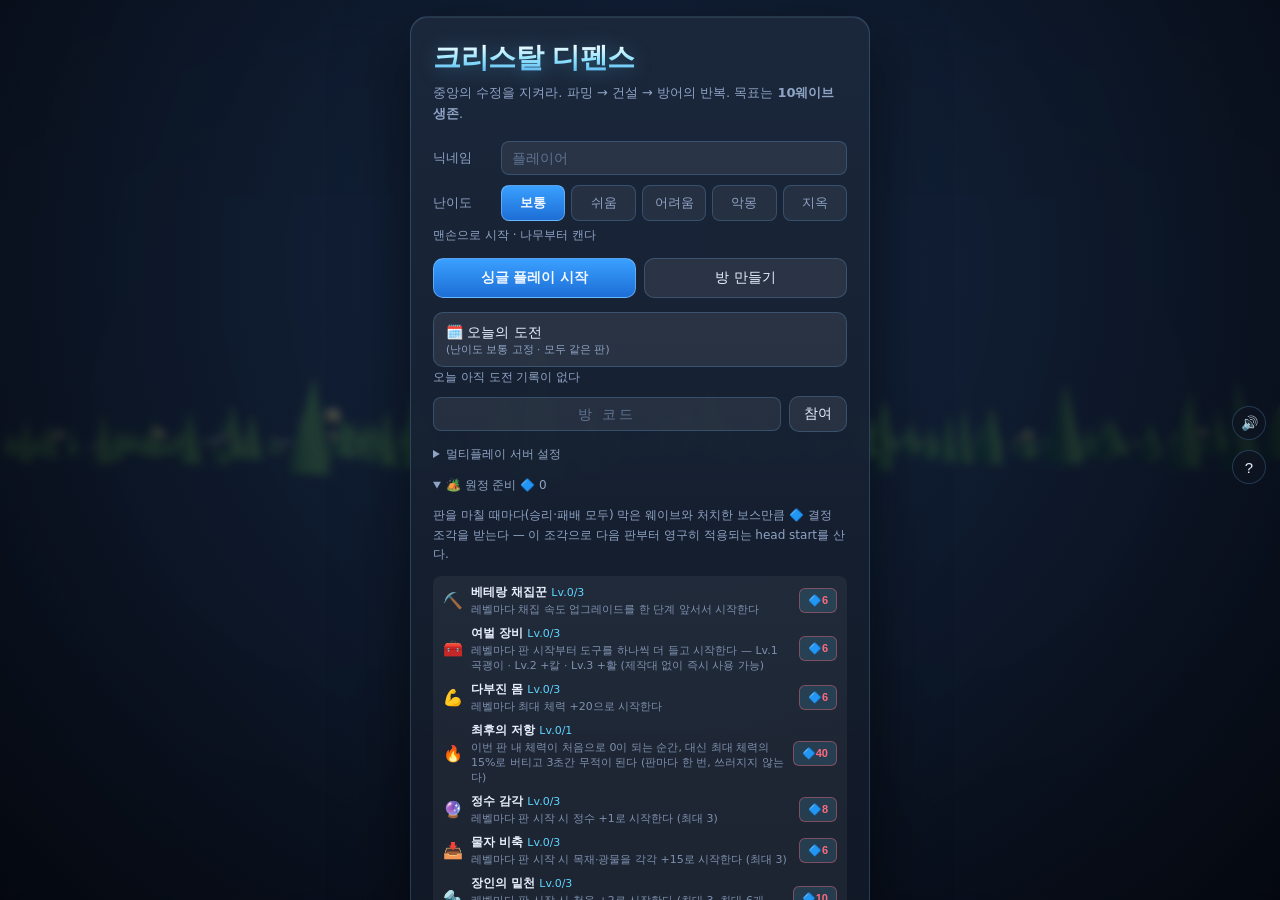
==== commit 76f28e57: "디자인 업그레이드 2차: 석벽, 로비 제목, 인벤토리 항목 - buildings.js: 벽을 정육면체 하나에서 기단/아래단/위단/갓돌로 쌓아   올린 석조로 재구성. 3레벨에만 성" ====
--- a/crystal-defense/index.html
+++ b/crystal-defense/index.html
@@ -71,22 +71,27 @@
     <ul id="party-list"></ul>
   </div>
 
-  <!-- 좌하단: 플레이어 상태 -->
-  <div id="player-panel" class="panel">
-    <div class="bar hp"><i id="hp-fill"></i><span id="hp-text">100 / 100</span></div>
-    <div id="harvest-wrap" class="bar harvest hidden"><i id="harvest-fill"></i><span>채집 중…</span></div>
-    <div id="dash-wrap" class="bar dash hidden"><i id="dash-fill"></i><span id="dash-text"></span></div>
-    <div id="root-wrap" class="bar root hidden"><i id="root-fill"></i><span id="root-text"></span></div>
-    <div id="crew-wrap" class="bar crew hidden"><i></i><span id="crew-text"></span></div>
-    <div id="prompt" class="prompt hidden"></div>
-  </div>
-
-  <!-- 정수 스킬 바 — 지금까지 회복·폭발·시간왜곡·긴급방벽·중력균열·정령소환·코어폭주 7종은
-       전부 키보드 단축키로만 썼다(R·T·Y·B·C·N·;). 화면 어디에도 안내가 없어 도움말을 안 읽으면
-       존재 자체를 모를 수 있었고, 모바일은 애초에 누를 방법조차 없었다 — 근접 상호작용과 달리
-       "즉발"이라 지금까지의 #touch-action 방식과도 안 맞아 계속 빠져 있었다. 클릭/탭으로도 똑같이
-       쓸 수 있게 하고, 정수가 부족하면 반투명하게 표시한다. 내용은 CFG.skills에서 그려진다. -->
-  <div id="skill-bar"></div>
+  <!-- 좌하단 묶음 — 체력/상태바와 정수 스킬 바는 원래 각자 화면에 고정돼 있었는데, 상태바는
+       아래에서 위로 자라고(채집·돌진·속박·탑승 중에 줄이 늘어난다) 스킬 바는 고정된 높이에
+       박혀 있어서 줄이 셋 이상 뜨면 서로 겹쳤다. 한 세로 묶음으로 만들면 구조적으로 겹칠 수
+       없고, 시각적으로도 "내 상태"가 한 덩어리로 읽힌다. -->
+  <div id="left-cluster" class="panel">
+    <div id="player-panel">
+      <div class="bar hp"><i id="hp-fill"></i><span id="hp-text">100 / 100</span></div>
+      <div id="harvest-wrap" class="bar harvest hidden"><i id="harvest-fill"></i><span>채집 중…</span></div>
+      <div id="dash-wrap" class="bar dash hidden"><i id="dash-fill"></i><span id="dash-text"></span></div>
+      <div id="root-wrap" class="bar root hidden"><i id="root-fill"></i><span id="root-text"></span></div>
+      <div id="crew-wrap" class="bar crew hidden"><i></i><span id="crew-text"></span></div>
+      <div id="prompt" class="prompt hidden"></div>
+    </div>
+
+    <!-- 정수 스킬 바 — 지금까지 회복·폭발·시간왜곡·긴급방벽·중력균열·정령소환·코어폭주 7종은
+         전부 키보드 단축키로만 썼다(R·T·Y·B·C·N·;). 화면 어디에도 안내가 없어 도움말을 안 읽으면
+         존재 자체를 모를 수 있었고, 모바일은 애초에 누를 방법조차 없었다 — 근접 상호작용과 달리
+         "즉발"이라 지금까지의 #touch-action 방식과도 안 맞아 계속 빠져 있었다. 클릭/탭으로도 똑같이
+         쓸 수 있게 하고, 정수가 부족하면 반투명하게 표시한다. 내용은 CFG.skills에서 그려진다. -->
+    <div id="skill-bar"></div>
+  </div>
 
   <!-- 하단 중앙: 배치/모드 안내 -->
   <div id="build-hint" class="hint"></div>
@@ -97,8 +102,10 @@
     <span id="inv-badge" class="badge hidden"></span>
   </button>
 
-  <!-- 우하단: 미니맵 -->
-  <canvas id="minimap" width="200" height="200"></canvas>
+  <!-- 우하단: 미니맵 (테두리만 있던 맨 캔버스를 액자에 넣어 다른 패널과 같은 재질로 맞춘다) -->
+  <div id="minimap-frame">
+    <canvas id="minimap" width="200" height="200"></canvas>
+  </div>
 
   <div id="toasts"></div>
 
@@ -240,7 +247,7 @@
 <!-- ================= 로비 ================= -->
 <div id="lobby" class="overlay">
   <div class="card">
-    <h1>크리스탈 디펜스</h1>
+    <h1 class="title">크리스탈 디펜스</h1>
     <p class="sub">중앙의 수정을 지켜라. 파밍 → 건설 → 방어의 반복. 목표는 <b>10웨이브 생존</b>.</p>
 
     <div class="row">
--- a/crystal-defense/css/style.css
+++ b/crystal-defense/css/style.css
@@ -166,28 +166,52 @@
 }
 #party-list .give:hover { background: rgba(95,212,255,0.2); }
 
+/* ---------- 좌하단 묶음 (상태 + 스킬) ---------- */
+/* 세로 묶음이라 상태바 줄 수가 늘어도 스킬 바를 밀어낼 뿐 겹치지 않는다 */
+/* 카드 하나 안에 상태바와 스킬을 같이 담는다 — 따로 떠 있을 때는 서로 관계없는 두 물건처럼
+   보였다. 테두리·배경은 .panel 이 담당한다. */
+#left-cluster {
+  left: 14px; bottom: 14px; z-index: 5;
+  display: flex; flex-direction: column; gap: 8px; align-items: stretch;
+  width: 312px; max-width: calc(100vw - 28px);
+}
+
 /* ---------- 플레이어 상태 ---------- */
-#player-panel { left: 14px; bottom: 92px; width: 220px; display: flex; flex-direction: column; gap: 6px; }
+#player-panel { display: flex; flex-direction: column; gap: 6px; }
 .prompt { font-size: 12px; color: var(--warn); }
 
 /* ---------- 정수 스킬 바 ---------- */
+/* 위에 가는 구분선을 둬서 "상태"와 "쓸 수 있는 것"이 한 카드 안에서도 나뉘어 읽힌다 */
 #skill-bar {
-  position: fixed; left: 14px; bottom: 172px; display: flex; gap: 5px; z-index: 5;
+  position: static; display: flex; gap: 5px; flex-wrap: wrap;
+  padding-top: 8px; border-top: 1px solid rgba(120,190,255,0.14);
 }
 .skill-btn {
-  position: relative; width: 40px; height: 40px; border-radius: 10px; padding: 0;
-  background: rgba(14,20,33,0.85); border: 1px solid var(--line); color: var(--text);
+  position: relative; width: 36px; height: 36px; border-radius: 10px; padding: 0;
+  /* 평평한 단색이던 것을 위아래 그라데이션 + 안쪽 윗변 하이라이트로 — 버튼이 눌러지는
+     물건처럼 보인다 */
+  background: linear-gradient(180deg, rgba(30,42,62,0.92), rgba(13,19,31,0.94));
+  border: 1px solid var(--line); color: var(--text);
+  box-shadow: 0 4px 12px rgba(0,0,0,0.35), inset 0 1px 0 rgba(255,255,255,0.08);
   font-family: inherit; display: flex; flex-direction: column; align-items: center; justify-content: center;
-  cursor: pointer; transition: opacity 0.12s, border-color 0.12s;
-}
-.skill-btn .ic { font-size: 17px; line-height: 1; }
+  cursor: pointer; transition: opacity 0.12s, border-color 0.12s, transform 0.08s, box-shadow 0.12s;
+}
+.skill-btn .ic { font-size: 19px; line-height: 1; }
 .skill-btn b {
-  position: absolute; right: -3px; bottom: -3px; min-width: 13px; height: 13px; line-height: 13px;
-  border-radius: 7px; background: rgba(95,212,255,0.9); color: #06121c; font-size: 8px; font-weight: 700;
-  text-align: center; padding: 0 2px;
-}
-.skill-btn.lack { opacity: 0.4; }
-.skill-btn:hover { border-color: var(--cyan); }
+  position: absolute; right: -3px; bottom: -3px; min-width: 15px; height: 15px; line-height: 15px;
+  border-radius: 8px; background: linear-gradient(180deg, #7fdcff, #3aa8dc); color: #04121c;
+  font-size: 9px; font-weight: 800; text-align: center; padding: 0 3px;
+  box-shadow: 0 2px 5px rgba(0,0,0,0.45);
+}
+/* 쓸 수 있는 스킬만 테두리가 살짝 빛난다 — 정수가 모자란 것과 한눈에 구분된다 */
+.skill-btn:not(.lack) { border-color: rgba(95,212,255,0.45); }
+.skill-btn.lack { opacity: 0.38; }
+.skill-btn.lack b { background: #48566b; color: #0a0f18; box-shadow: none; }
+.skill-btn:not(.lack):hover {
+  border-color: var(--cyan); transform: translateY(-2px);
+  box-shadow: 0 8px 18px rgba(0,0,0,0.45), inset 0 1px 0 rgba(255,255,255,0.12), 0 0 14px rgba(95,212,255,0.3);
+}
+.skill-btn:not(.lack):active { transform: translateY(0); }
 
 /* ---------- 인벤토리 열기 버튼 ---------- */
 .inv-open {
@@ -215,10 +239,18 @@
 .hint b.lack { color: var(--bad); }
 
 /* ---------- 미니맵 ---------- */
+/* 액자(테두리·그림자·안쪽 하이라이트)는 바깥 div가, 실제 그리기는 안쪽 캔버스가 맡는다 —
+   캔버스에 직접 border-radius를 주면 캔버스가 그린 픽셀과 테두리가 서로 어긋나 보인다 */
+#minimap-frame {
+  position: fixed; right: 14px; bottom: 14px; padding: 5px;
+  border-radius: 14px; border: 1px solid var(--line);
+  background: linear-gradient(180deg, rgba(26,36,54,0.88), rgba(12,18,30,0.9));
+  box-shadow: 0 14px 38px rgba(0,0,0,0.45), inset 0 1px 0 rgba(255,255,255,0.07);
+  backdrop-filter: blur(8px); line-height: 0; z-index: 5;
+}
 #minimap {
-  position: fixed; right: 14px; bottom: 14px; width: 176px; height: 176px;
-  border-radius: 12px; border: 1px solid var(--line); background: rgba(10,14,24,0.72);
-  backdrop-filter: blur(6px); cursor: pointer;
+  display: block; width: 176px; height: 176px;
+  border-radius: 10px; background: rgba(8,12,20,0.85); cursor: pointer;
 }
 
 /* ---------- 토스트 ---------- */
@@ -295,11 +327,22 @@
   backdrop-filter: blur(4px); padding: 16px; overflow: auto;
 }
 .card {
-  width: min(460px, 94vw); background: var(--panel); border: 1px solid var(--line);
-  border-radius: 18px; padding: 22px; box-shadow: 0 24px 70px rgba(0,0,0,0.6);
+  width: min(460px, 94vw); border: 1px solid var(--line);
+  background: linear-gradient(180deg, rgba(28,40,60,0.94), rgba(11,16,27,0.96));
+  border-radius: 18px; padding: 22px;
+  box-shadow: 0 24px 70px rgba(0,0,0,0.6), inset 0 1px 0 rgba(255,255,255,0.08);
 }
 .card.center { text-align: center; }
-.card h1 { margin: 0 0 6px; font-size: 26px; letter-spacing: -0.5px; }
+.card h1 { margin: 0 0 6px; font-size: 28px; letter-spacing: -0.5px; font-weight: 800; }
+/* 제목만은 단색 흰 글씨 대신 크리스탈 색 그라데이션으로 — 게임 이름을 처음 만나는 자리다.
+   background-clip:text 를 못 쓰는 환경에서는 글자가 통째로 사라지므로 @supports 로 감싼다. */
+@supports ((-webkit-background-clip: text) or (background-clip: text)) {
+  .card h1.title {
+    background: linear-gradient(180deg, #ffffff 10%, #8fe3ff 55%, #4aa6e8 100%);
+    -webkit-background-clip: text; background-clip: text; color: transparent;
+    filter: drop-shadow(0 2px 10px rgba(95,212,255,0.35));
+  }
+}
 .card .sub { margin: 0 0 16px; color: var(--dim); font-size: 13px; line-height: 1.6; }
 .row { display: flex; gap: 8px; align-items: center; margin-bottom: 10px; }
 .row label { width: 60px; font-size: 13px; color: var(--dim); }
@@ -472,14 +515,25 @@
 .inv-list { display: flex; flex-direction: column; gap: 8px; overflow-y: auto; padding-right: 2px; }
 .inv-item {
   display: flex; align-items: center; gap: 12px; width: 100%; text-align: left;
-  background: rgba(255,255,255,0.05); color: var(--text);
+  background: linear-gradient(180deg, rgba(255,255,255,0.07), rgba(255,255,255,0.03));
+  color: var(--text);
   border: 1px solid var(--line); border-radius: 10px;
   padding: 10px 12px; cursor: pointer; font: inherit;
-  transition: background 0.12s, border-color 0.12s;
-}
-.inv-item:hover:not(:disabled) { background: rgba(95,212,255,0.16); border-color: var(--cyan); }
+  transition: background 0.12s, border-color 0.12s, transform 0.08s;
+}
+.inv-item:hover:not(:disabled) {
+  background: linear-gradient(180deg, rgba(95,212,255,0.22), rgba(95,212,255,0.1));
+  border-color: var(--cyan); transform: translateX(2px);
+}
 .inv-item:disabled { cursor: not-allowed; opacity: 0.65; }
-.inv-item .ii-icon { font-size: 22px; line-height: 1; flex: 0 0 auto; width: 26px; text-align: center; }
+/* 아이콘을 네모 타일에 앉힌다 — 맨 이모지만 있을 때는 줄마다 시작점이 들쭉날쭉해 보였다
+   (이모지 글리프 폭이 제각각이라 자원 패널에서도 같은 문제를 고친 적이 있다) */
+.inv-item .ii-icon {
+  font-size: 20px; line-height: 1; flex: 0 0 auto;
+  width: 34px; height: 34px; border-radius: 9px;
+  display: flex; align-items: center; justify-content: center;
+  background: rgba(10,16,28,0.55); border: 1px solid rgba(120,190,255,0.14);
+}
 .inv-item .ii-body { display: flex; flex-direction: column; gap: 2px; flex: 1 1 auto; min-width: 0; }
 .inv-item .ii-body b { font-size: 14px; }
 .inv-item .ii-desc { font-size: 11px; color: var(--dim); }
@@ -573,13 +627,13 @@
   .preview { font-size: 11px; gap: 6px; }
 
   #minimap { width: 88px; height: 88px; }
-
-  /* 조이스틱·터치 버튼 위쪽, 건설 바 위쪽에 겹치지 않는 자리 */
-  #player-panel { left: 10px; bottom: 236px; width: 42vw; gap: 4px; }
+  #minimap-frame { padding: 3px; border-radius: 10px; }
+
+  /* 조이스틱·터치 버튼 위쪽, 건설 바 위쪽에 겹치지 않는 자리 — 묶음 전체를 한 번에 올린다 */
+  #left-cluster { left: 10px; bottom: 236px; width: 46vw; gap: 6px; }
+  #player-panel { gap: 4px; }
   .prompt { font-size: 11px; }
 
-  /* 정수 스킬 바 — 조이스틱(왼쪽 아래)과 겹치지 않도록 player-panel보다 더 위로 올린다 */
-  #skill-bar { left: 10px; bottom: 340px; }
   .skill-btn { width: 34px; height: 34px; border-radius: 8px; }
   .skill-btn .ic { font-size: 15px; }
 
